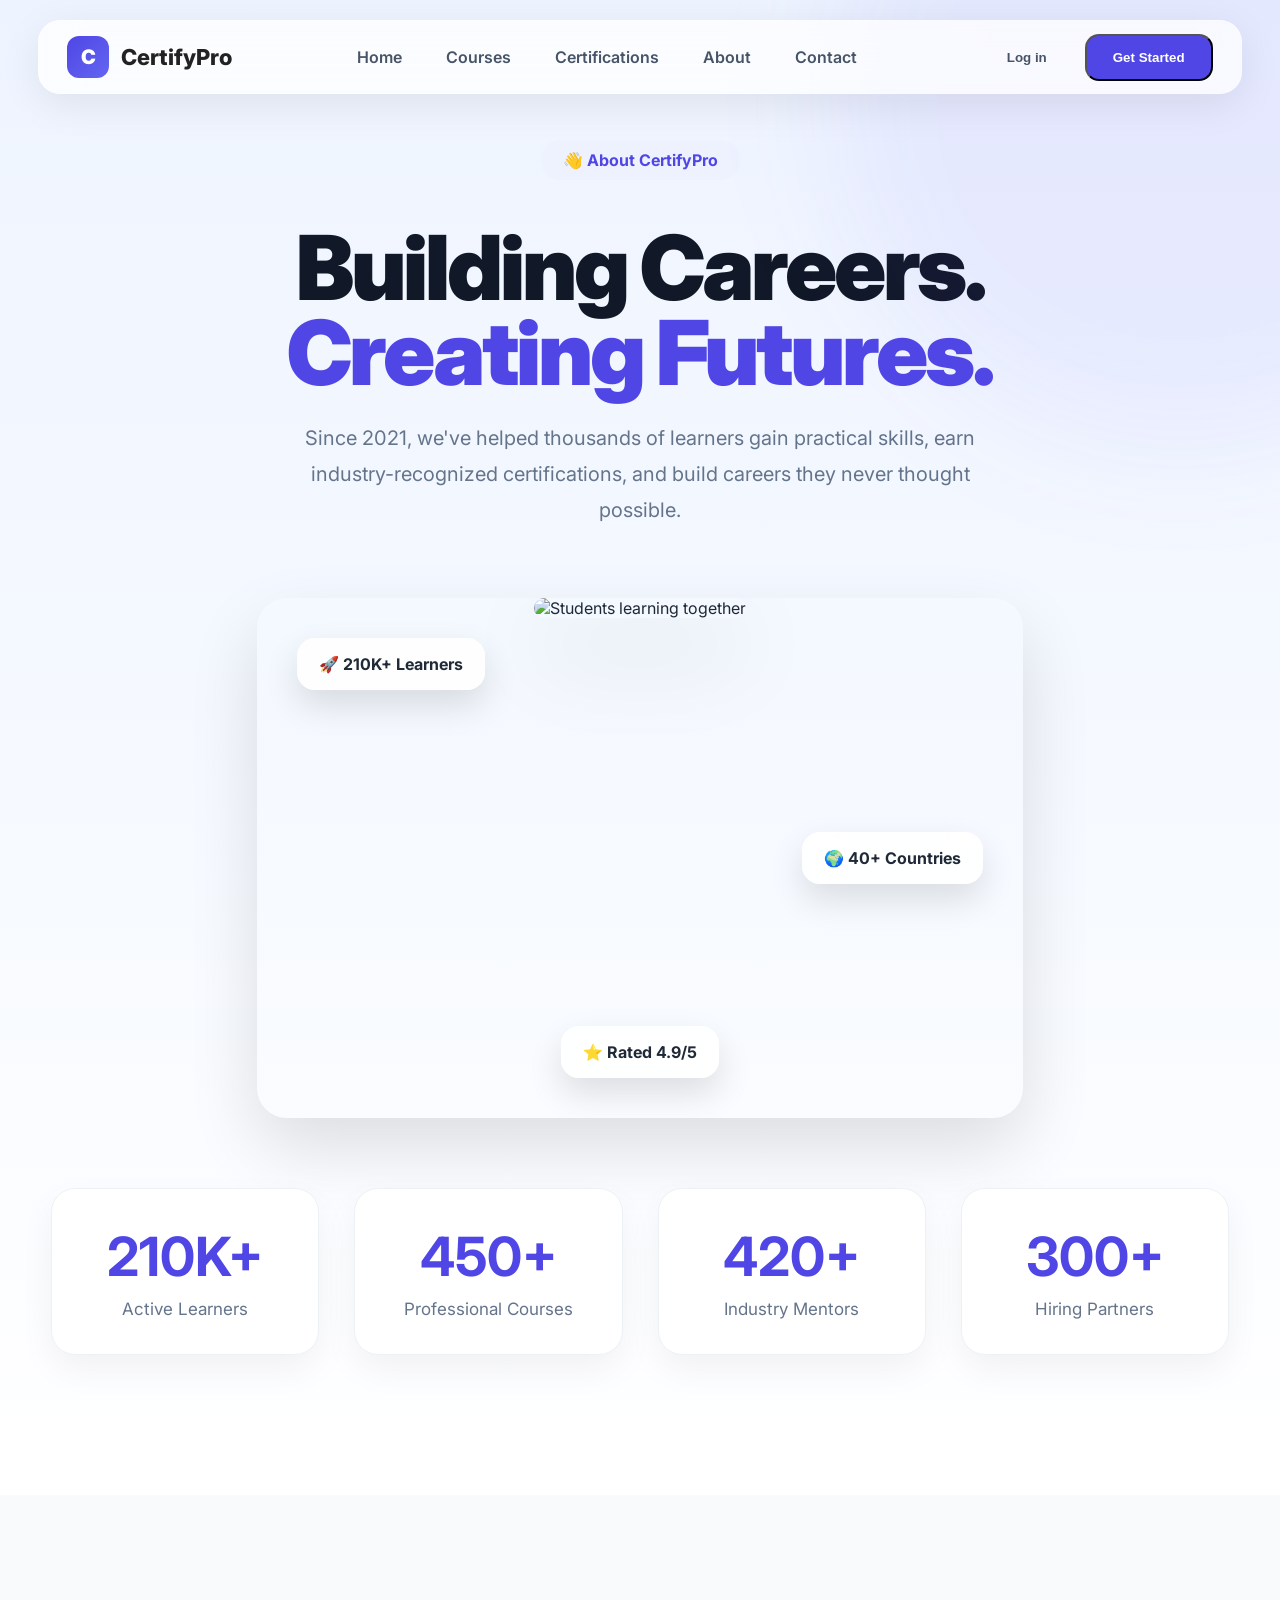
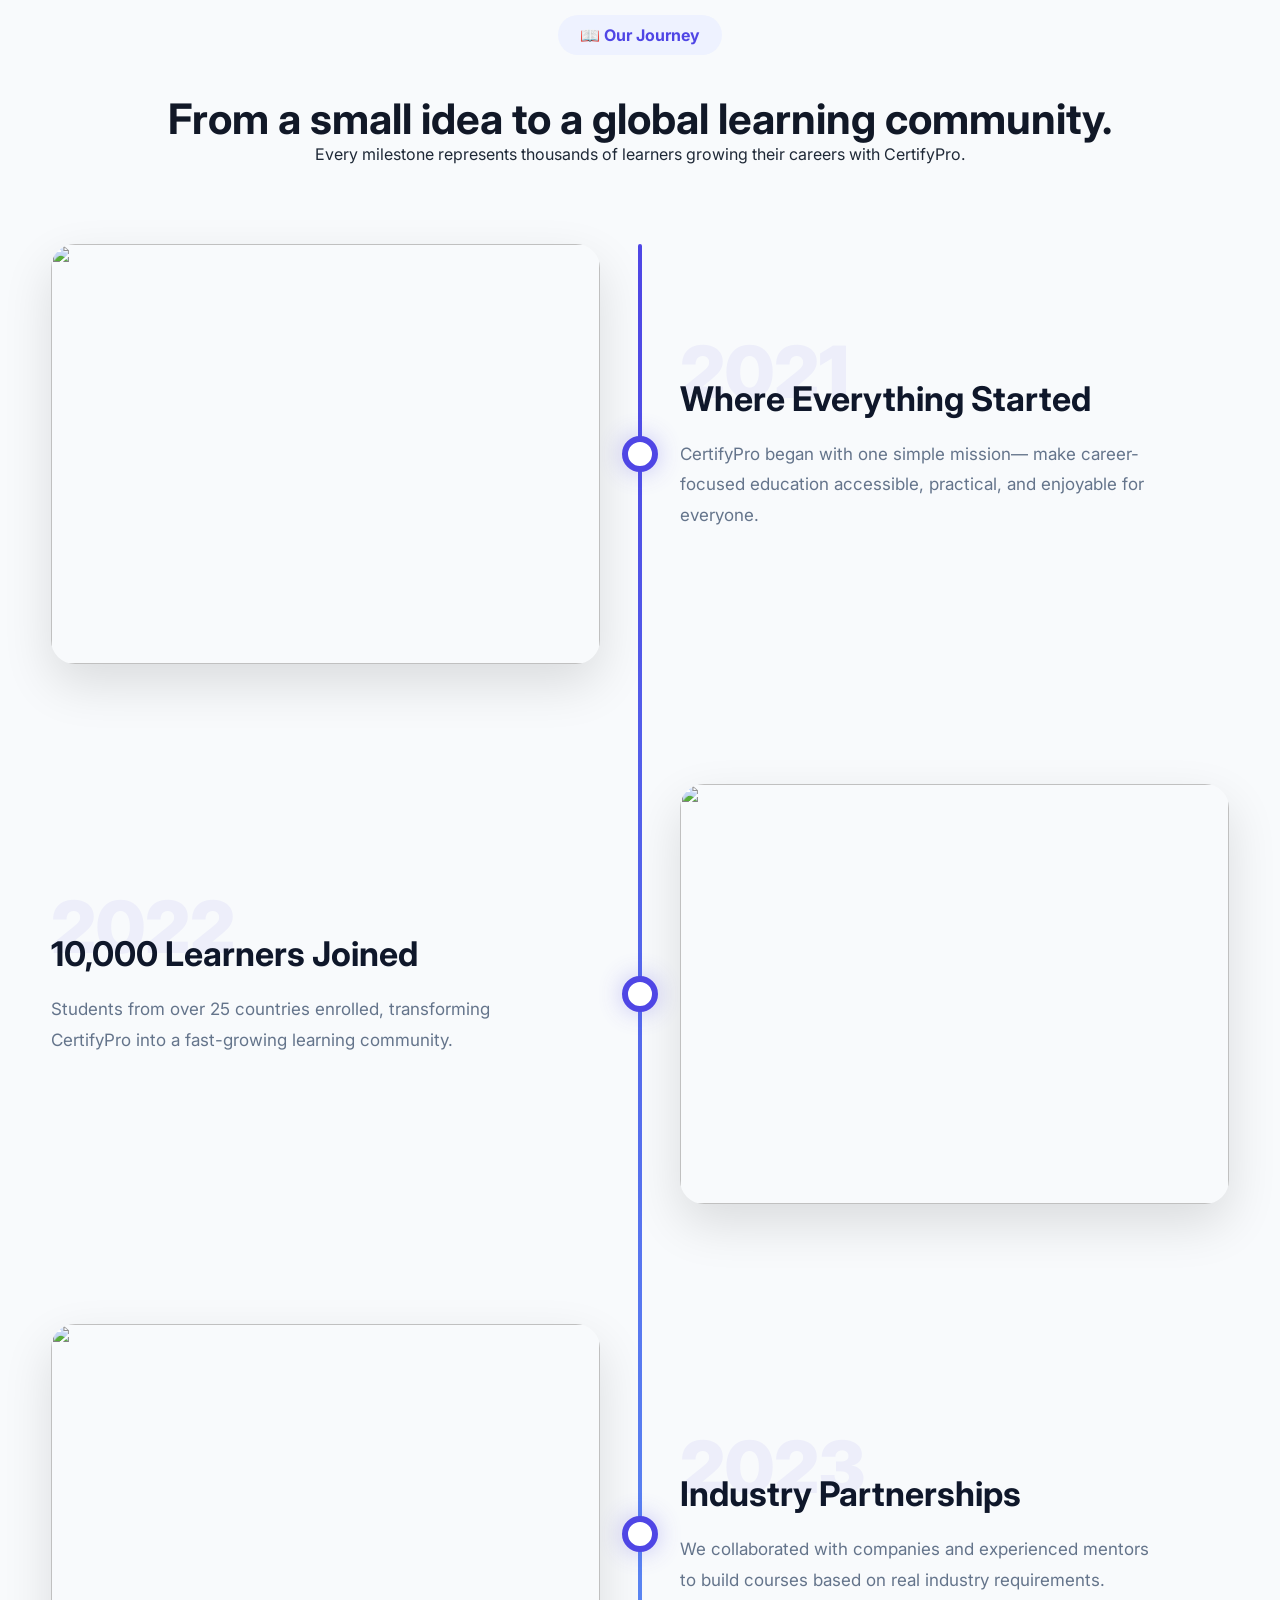
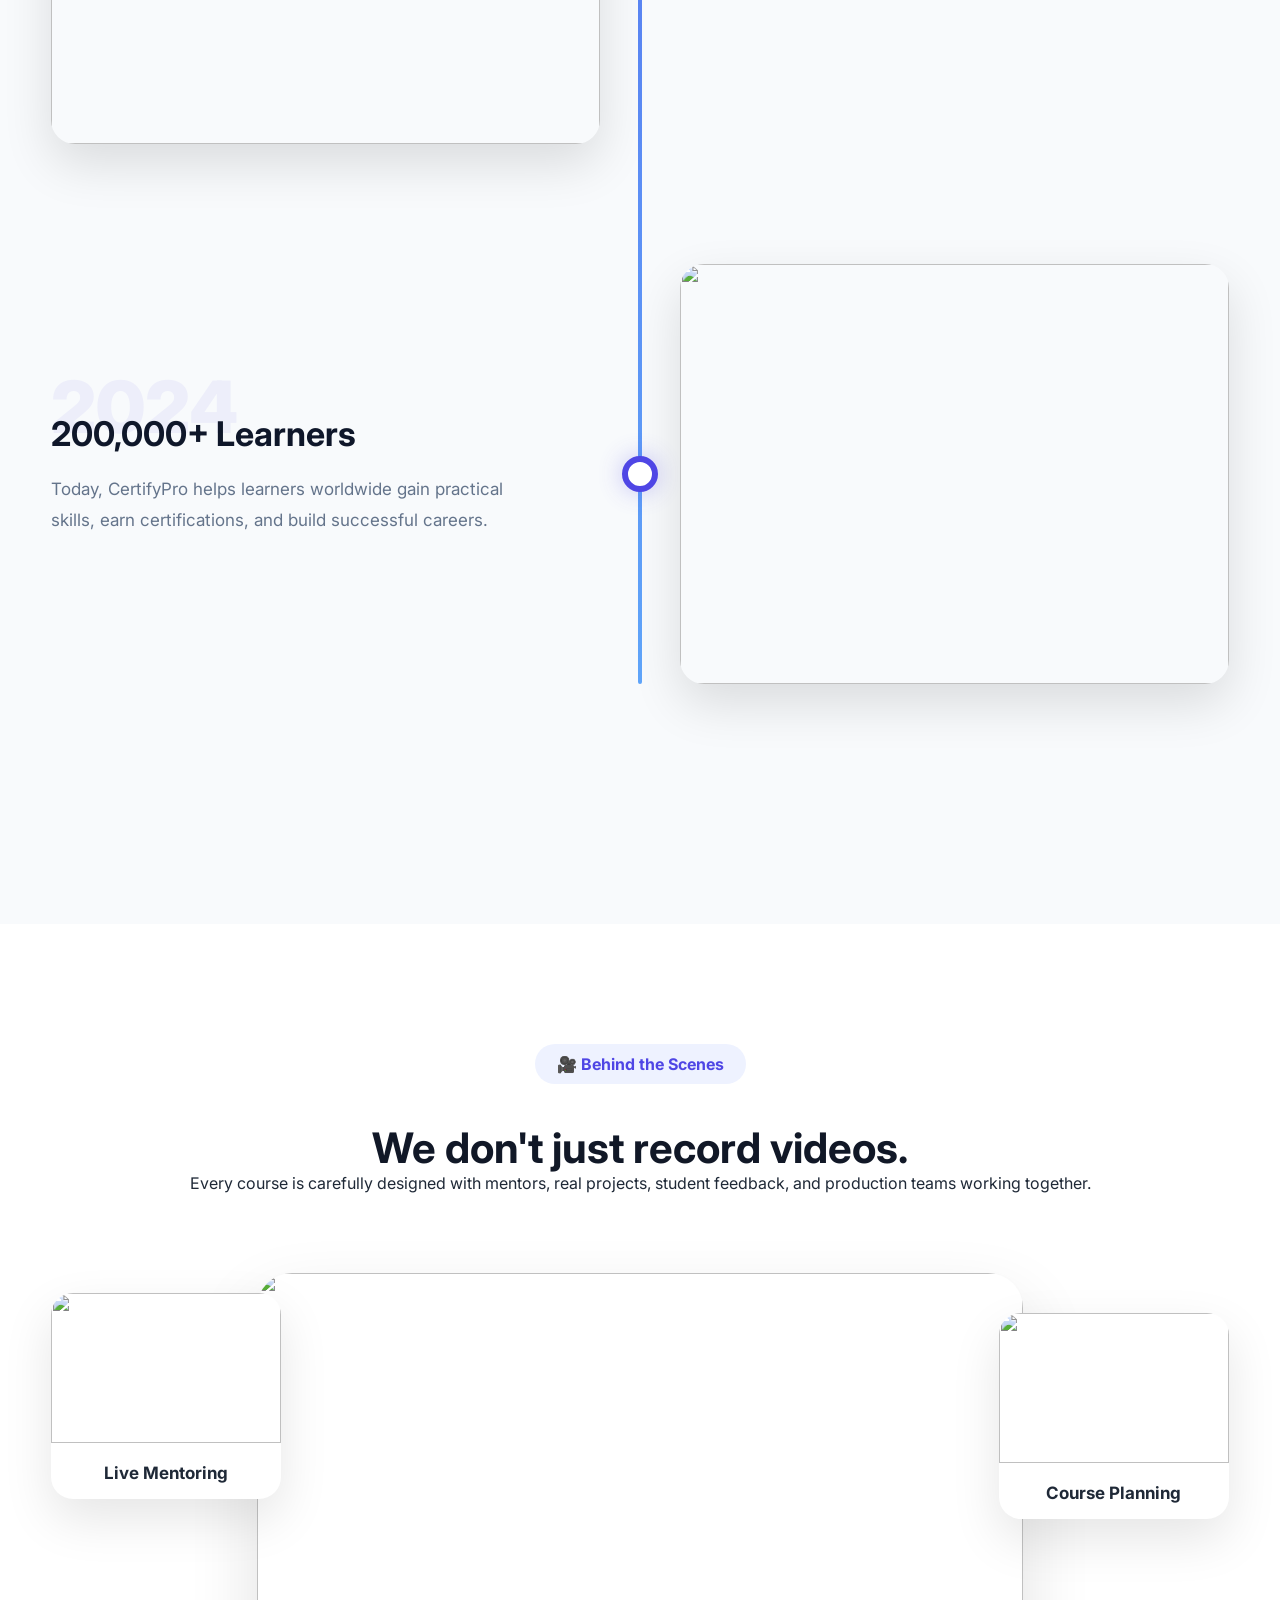
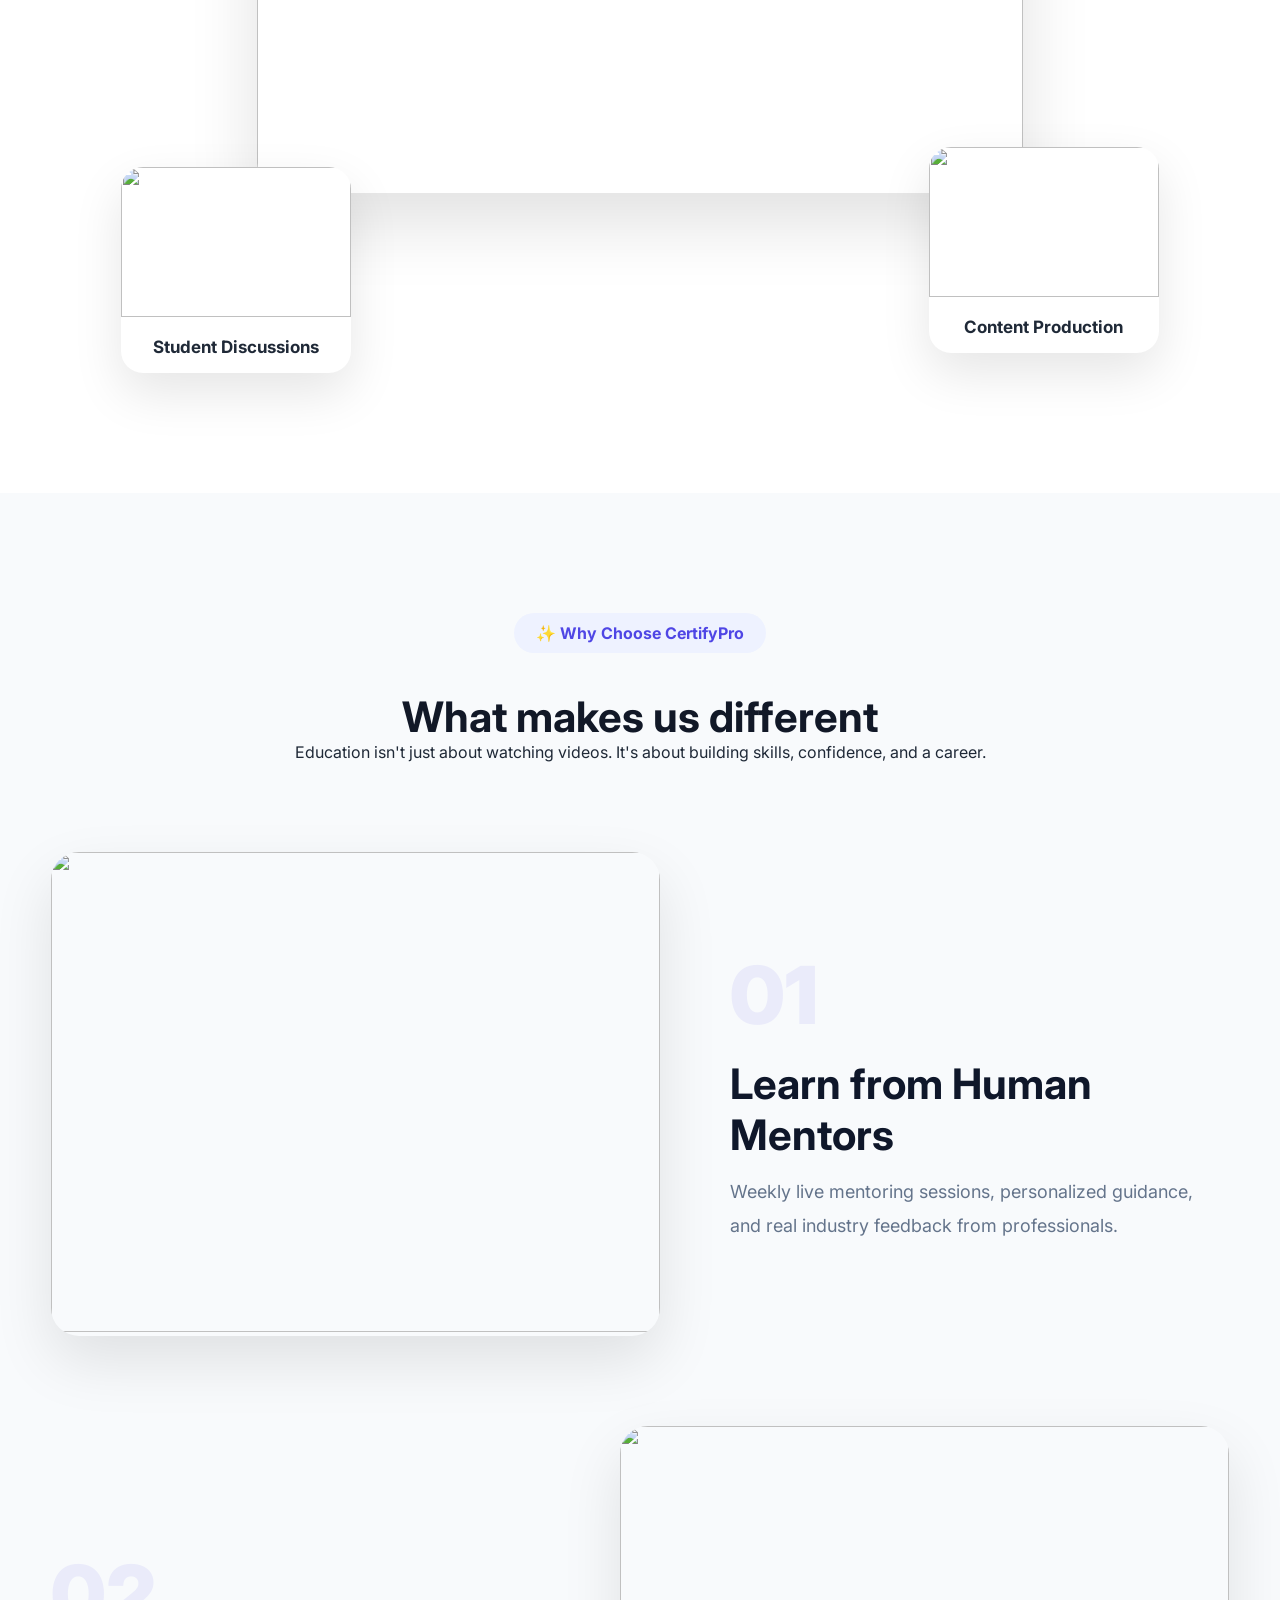
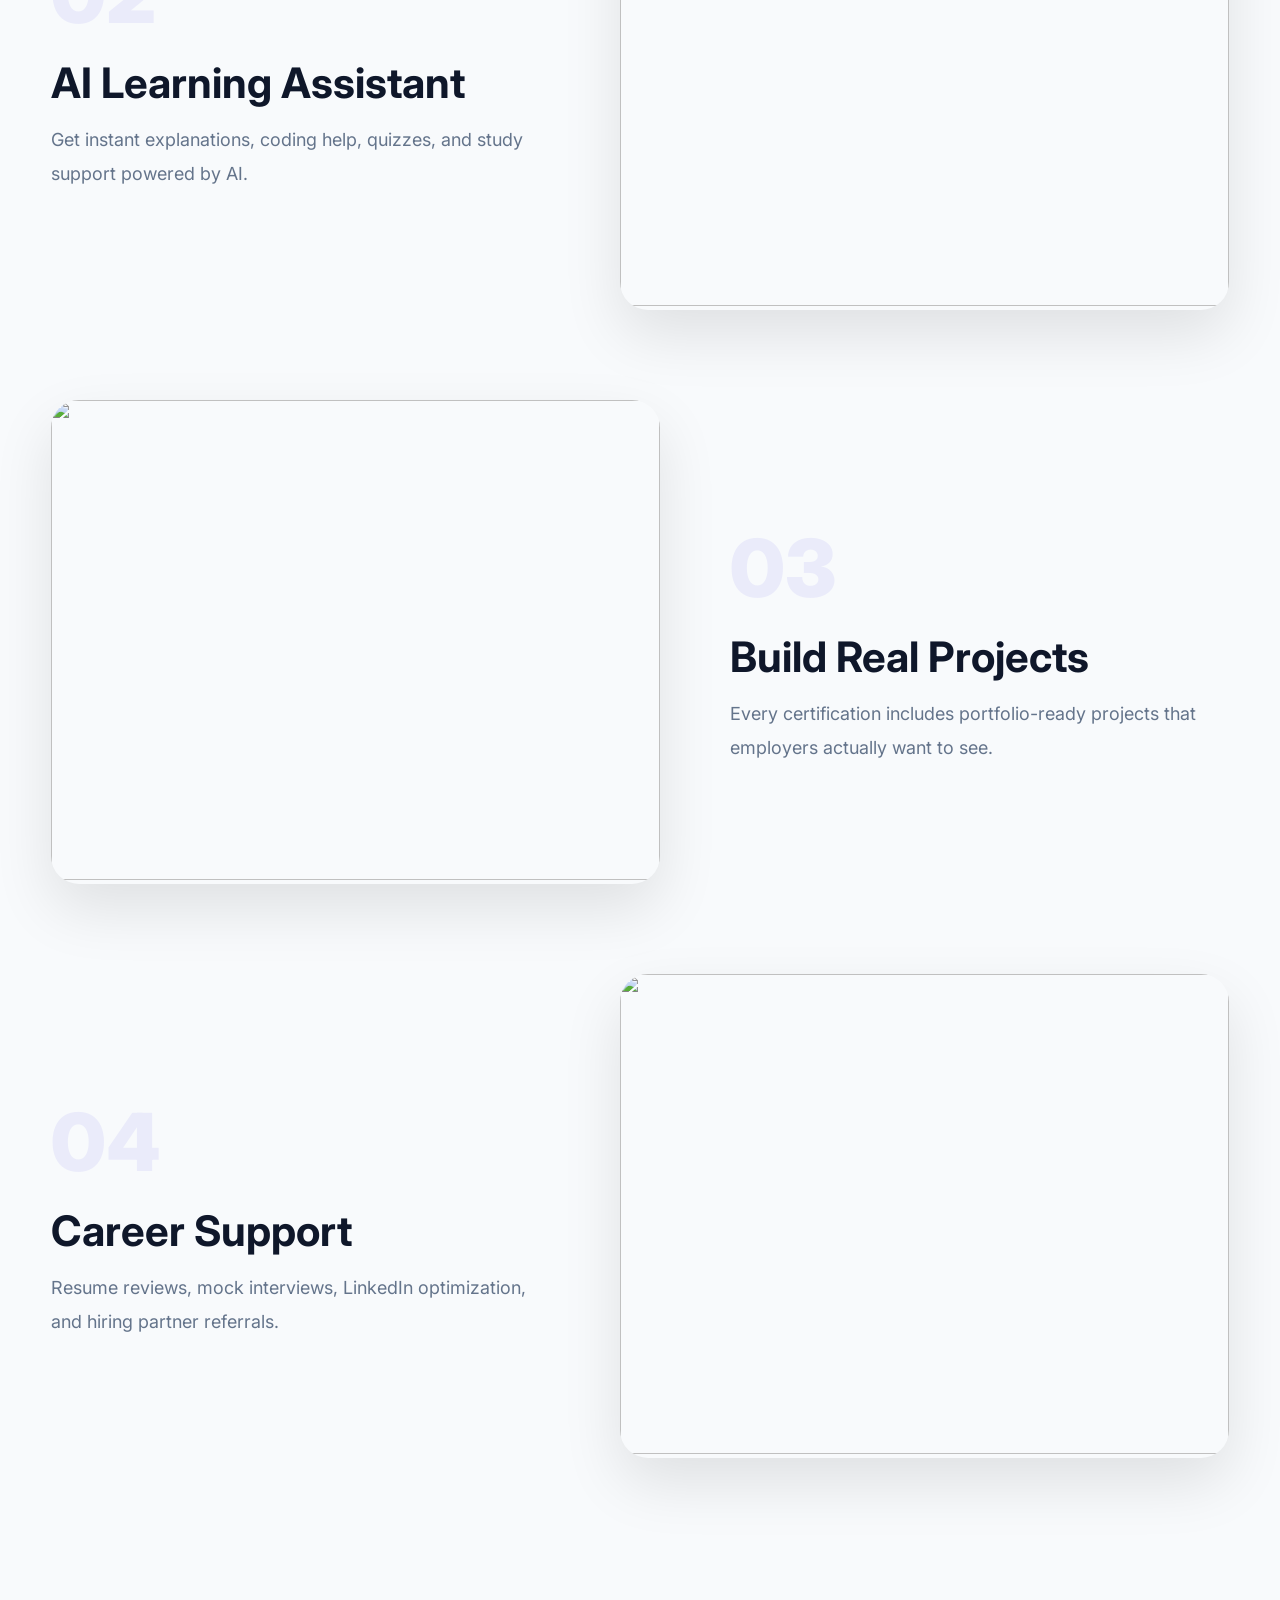
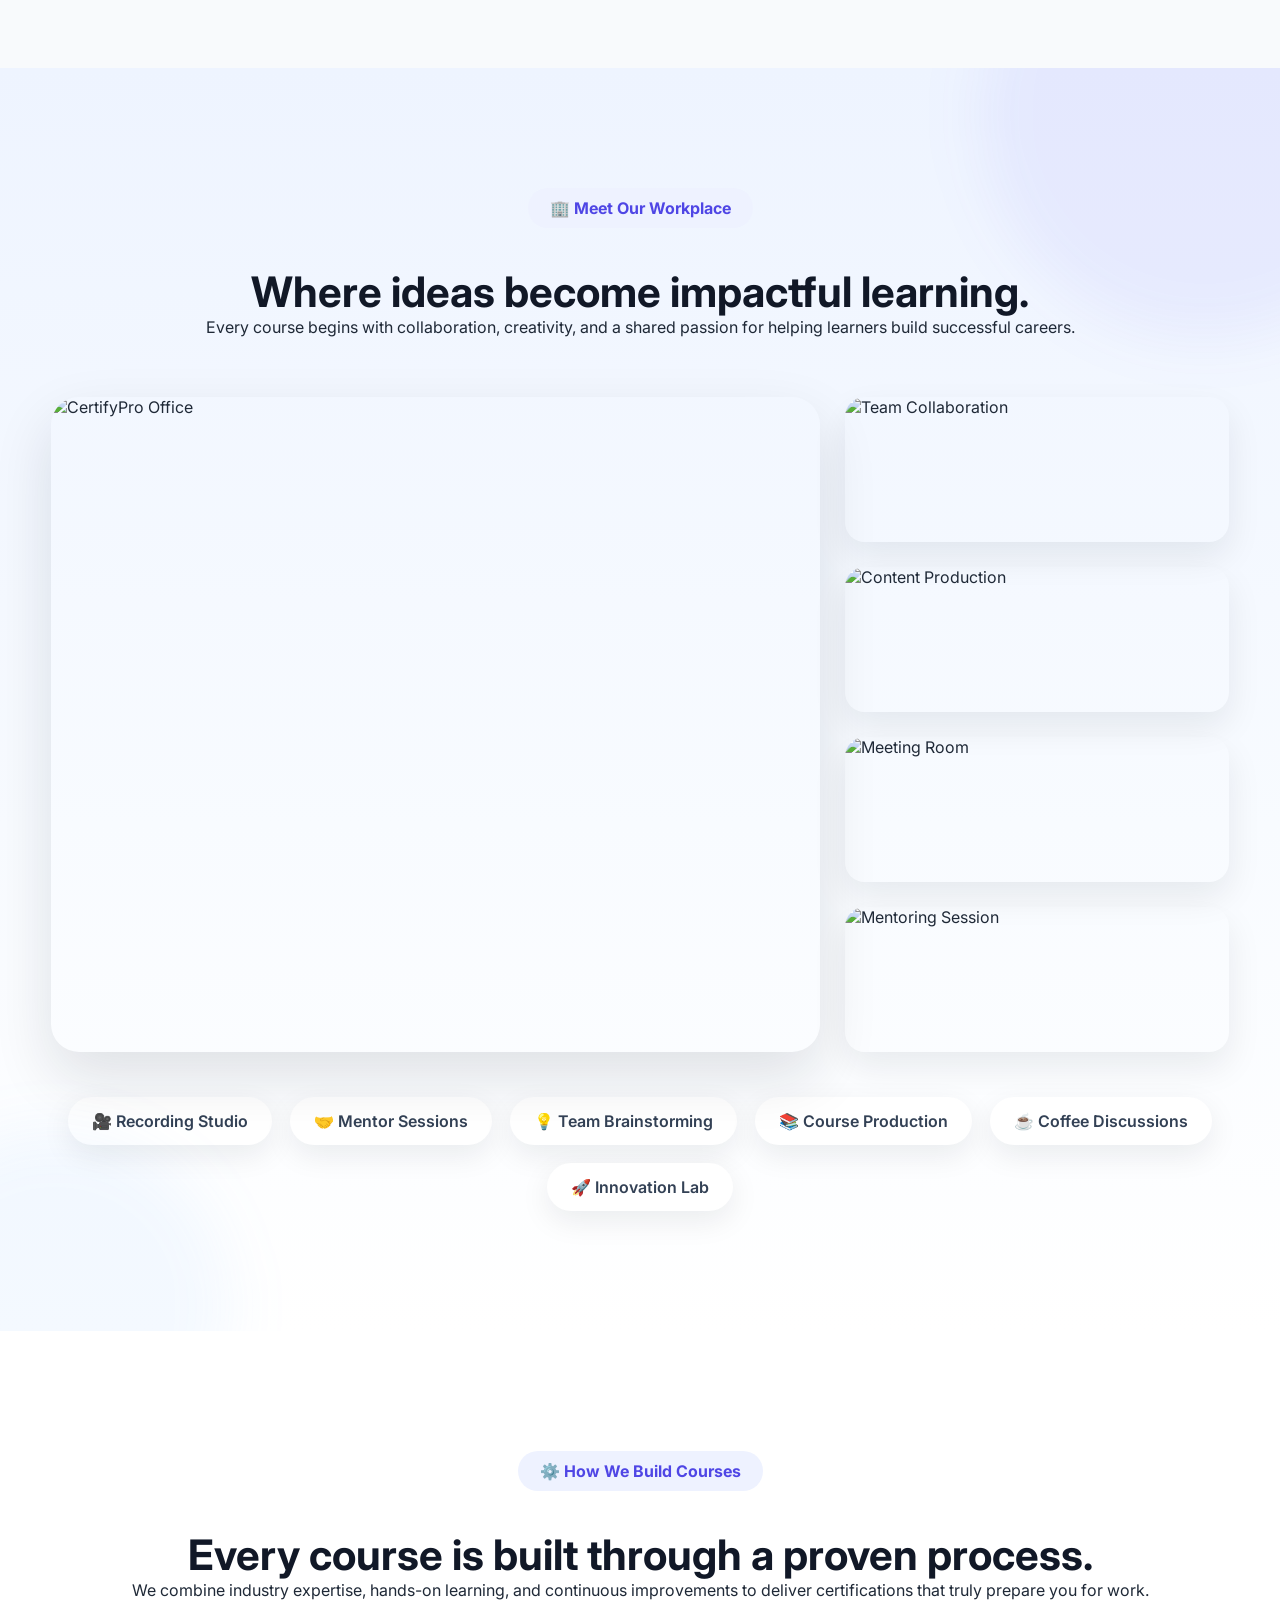
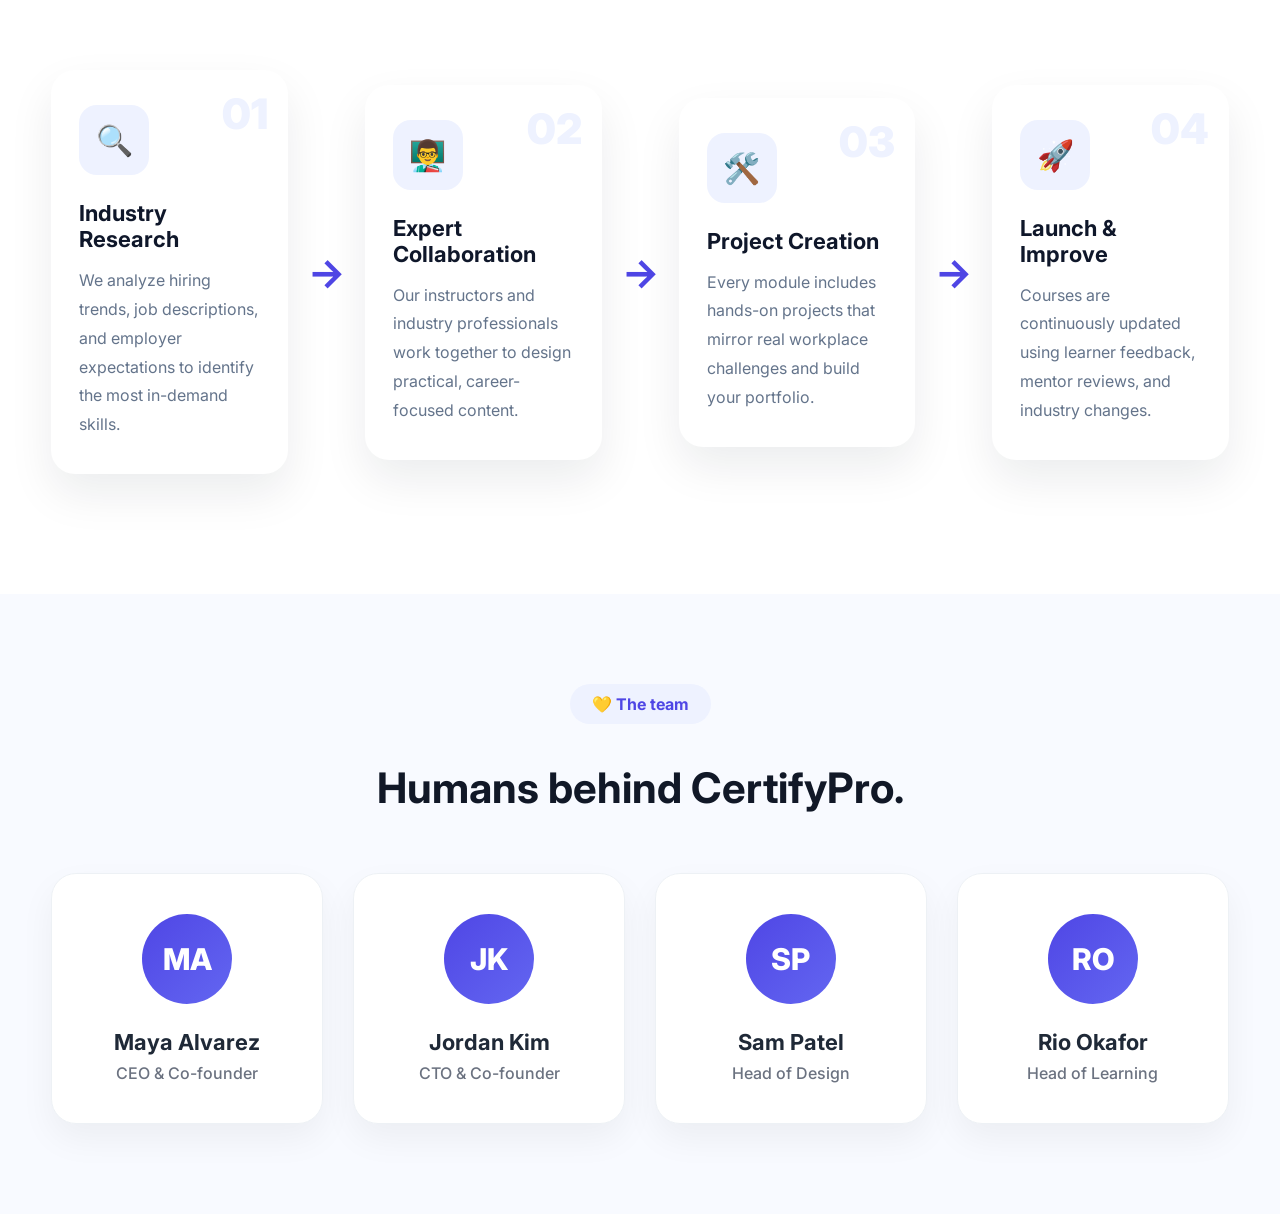
==== about.html @ d05fc02a "first commit" ====
<!DOCTYPE html>
<html lang="en">
<head>
  <meta charset="UTF-8" />
  <meta name="viewport" content="width=device-width, initial-scale=1" />
  <title>About — CertifyPro</title>
  <meta name="description" content="We're on a mission to make quality education radically accessible." />
  <link href="https://fonts.googleapis.com/css2?family=Inter:wght@400;600;700;800;900&display=swap" rel="stylesheet" />
  <link rel="stylesheet" href="css/common.css" />
  <link rel="stylesheet" href="css/about.css" />
  
</head>
<body data-page="about">

  <!-- NAV -->
<header class="nav-wrap">
    <div class="navbar">

        <a href="home.html" class="brand">
            <span class="brand-mark">C</span>
            <span>CertifyPro</span>
        </a>

        <nav class="nav-links" id="navMenu">
            <a href="index.html">Home</a>
            <a href="courses.html">Courses</a>
            <a href="certifications.html">Certifications</a>
            <a href="about.html">About</a>
            <a href="contact.html">Contact</a>
        </nav>

        <div class="nav-cta">
            <button class="btn btn-ghost" data-open-modal="login-modal">
                Log in
            </button>

            <button class="btn btn-primary" data-open-modal="signup-modal">
                Get Started
            </button>

            <button
                class="nav-toggle"
                id="navToggle"
                aria-label="Toggle navigation"
                aria-expanded="false"
                aria-controls="navMenu">
                ☰
            </button>
        </div>

    </div>
</header>

  <!-- HERO -->
<section class="about-hero">

    <div class="hero-bg"></div>

    <div class="container">

        <div class="hero-heading">

            <span class="chip">👋 About CertifyPro</span>

            <h1>
                Building Careers.<br>
                <span>Creating Futures.</span>
            </h1>

            <p>
                Since 2021, we've helped thousands of learners gain practical
                skills, earn industry-recognized certifications, and build
                careers they never thought possible.
            </p>

        </div>

        <!-- HERO IMAGE -->

        <div class="hero-image">

            <img src="https://images.unsplash.com/photo-1522202176988-66273c2fd55f?w=1600"
                alt="Students learning together">

            <div class="hero-tag tag-one">
                🚀 210K+ Learners
            </div>

            <div class="hero-tag tag-two">
                🌍 40+ Countries
            </div>

            <div class="hero-tag tag-three">
                ⭐ Rated 4.9/5
            </div>

        </div>

        <!-- STATS -->

        <div class="hero-stats">

            <div class="stat">
                <h2>210K+</h2>
                <span>Active Learners</span>
            </div>

            <div class="stat">
                <h2>450+</h2>
                <span>Professional Courses</span>
            </div>

            <div class="stat">
                <h2>420+</h2>
                <span>Industry Mentors</span>
            </div>

            <div class="stat">
                <h2>300+</h2>
                <span>Hiring Partners</span>
            </div>

        </div>

    </div>

</section>

  <!-- hero-2 -->
<section class="story-section">

    <div class="container">

        <div class="section-head">
            <span class="chip">📖 Our Journey</span>
            <h2>From a small idea to a global learning community.</h2>
            <p>Every milestone represents thousands of learners growing their careers with CertifyPro.</p>
        </div>

        <div class="timeline">

            <!-- 2021 -->
            <div class="timeline-item">

                <div class="timeline-image">
                    <img src="https://images.unsplash.com/photo-1522202176988-66273c2fd55f" alt="">
                </div>

                <div class="timeline-content">
                    <span class="year">2021</span>
                    <h3>Where Everything Started</h3>
                    <p>
                        CertifyPro began with one simple mission—
                        make career-focused education accessible,
                        practical, and enjoyable for everyone.
                    </p>
                </div>

            </div>

            <!-- 2022 -->
            <div class="timeline-item reverse">

                <div class="timeline-image">
                    <img src="https://images.unsplash.com/photo-1552664730-d307ca884978" alt="">
                </div>

                <div class="timeline-content">
                    <span class="year">2022</span>
                    <h3>10,000 Learners Joined</h3>
                    <p>
                        Students from over 25 countries enrolled,
                        transforming CertifyPro into a fast-growing
                        learning community.
                    </p>
                </div>

            </div>

            <!-- 2023 -->
            <div class="timeline-item">

                <div class="timeline-image">
                    <img src="https://images.unsplash.com/photo-1559136555-9303baea8ebd" alt="">
                </div>

                <div class="timeline-content">
                    <span class="year">2023</span>
                    <h3>Industry Partnerships</h3>
                    <p>
                        We collaborated with companies and experienced
                        mentors to build courses based on real industry
                        requirements.
                    </p>
                </div>

            </div>

            <!-- 2024 -->
            <div class="timeline-item reverse">

                <div class="timeline-image">
                    <img src="https://images.unsplash.com/photo-1521737604893-d14cc237f11d" alt="">
                </div>

                <div class="timeline-content">
                    <span class="year">2024</span>
                    <h3>200,000+ Learners</h3>
                    <p>
                        Today, CertifyPro helps learners worldwide gain
                        practical skills, earn certifications, and build
                        successful careers.
                    </p>
                </div>

            </div>

        </div>

    </div>

</section>

<!-- SECTION-2 -->
<section class="inside-section">

    <div class="container">

        <div class="section-head">
            <span class="chip">🎥 Behind the Scenes</span>
            <h2>We don't just record videos.</h2>
            <p>
                Every course is carefully designed with mentors,
                real projects, student feedback, and production teams
                working together.
            </p>
        </div>

        <div class="inside-layout">

            <!-- Main Image -->

            <div class="hero-image">
                <img src="https://images.unsplash.com/photo-1516321318423-f06f85e504b3" alt="">
            </div>

            <!-- Floating Images -->

            <div class="floating top-left">
                <img src="https://images.unsplash.com/photo-1522202176988-66273c2fd55f" alt="">
                <h4>Live Mentoring</h4>
            </div>

            <div class="floating top-right">
                <img src="https://images.unsplash.com/photo-1552664730-d307ca884978" alt="">
                <h4>Course Planning</h4>
            </div>

            <div class="floating bottom-left">
                <img src="https://images.unsplash.com/photo-1521737604893-d14cc237f11d" alt="">
                <h4>Student Discussions</h4>
            </div>

            <div class="floating bottom-right">
                <img src="https://images.unsplash.com/photo-1497366754035-f200968a6e72" alt="">
                <h4>Content Production</h4>
            </div>

        </div>

    </div>

</section>

<!-- WHAT MAKES US DIFFERENT -->
<section class="difference">

    <div class="container">

        <div class="section-head">
            <span class="chip">✨ Why Choose CertifyPro</span>
            <h2>What makes us different</h2>
            <p>
                Education isn't just about watching videos.
                It's about building skills, confidence, and a career.
            </p>
        </div>

        <!-- Row 1 -->

        <div class="difference-row">

            <div class="difference-image">
                <img src="https://images.unsplash.com/photo-1522202176988-66273c2fd55f">
            </div>

            <div class="difference-text">

                <span>01</span>

                <h3>Learn from Human Mentors</h3>

                <p>
                    Weekly live mentoring sessions,
                    personalized guidance,
                    and real industry feedback
                    from professionals.
                </p>

            </div>

        </div>

        <!-- Row 2 -->

        <div class="difference-row reverse">

            <div class="difference-image">
                <img src="https://images.unsplash.com/photo-1555949963-aa79dcee981c">
            </div>

            <div class="difference-text">

                <span>02</span>

                <h3>AI Learning Assistant</h3>

                <p>
                    Get instant explanations,
                    coding help,
                    quizzes,
                    and study support
                    powered by AI.
                </p>

            </div>

        </div>

        <!-- Row 3 -->

        <div class="difference-row">

            <div class="difference-image">
                <img src="https://images.unsplash.com/photo-1516321318423-f06f85e504b3">
            </div>

            <div class="difference-text">

                <span>03</span>

                <h3>Build Real Projects</h3>

                <p>
                    Every certification includes
                    portfolio-ready projects
                    that employers actually
                    want to see.
                </p>

            </div>

        </div>

        <!-- Row 4 -->

        <div class="difference-row reverse">

            <div class="difference-image">
                <img src="https://images.unsplash.com/photo-1521737604893-d14cc237f11d">
            </div>

            <div class="difference-text">

                <span>04</span>

                <h3>Career Support</h3>

                <p>
                    Resume reviews,
                    mock interviews,
                    LinkedIn optimization,
                    and hiring partner referrals.
                </p>

            </div>

        </div>

    </div>

</section>

<!-- WORK PLACES -->
<section class="workplace">

    <div class="container">

        <div class="section-head">
            <span class="chip">🏢 Meet Our Workplace</span>
            <h2>Where ideas become impactful learning.</h2>
            <p>
                Every course begins with collaboration, creativity, and a shared passion
                for helping learners build successful careers.
            </p>
        </div>

        <div class="workplace-grid">

            <!-- Large Image -->

            <div class="workplace-main">
                <img src="https://images.unsplash.com/photo-1497366754035-f200968a6e72?w=1200" alt="CertifyPro Office">
            </div>

            <!-- Right Images -->

            <div class="workplace-side">

                <img src="https://images.unsplash.com/photo-1522202176988-66273c2fd55f?w=800" alt="Team Collaboration">

                <img src="https://images.unsplash.com/photo-1516321318423-f06f85e504b3?w=800" alt="Content Production">

                <img src="https://images.unsplash.com/photo-1552664730-d307ca884978?w=800" alt="Meeting Room">

                <img src="https://images.unsplash.com/photo-1521737604893-d14cc237f11d?w=800" alt="Mentoring Session">

            </div>

        </div>

        <!-- Tags -->

        <div class="workplace-tags">

            <span>🎥 Recording Studio</span>

            <span>🤝 Mentor Sessions</span>

            <span>💡 Team Brainstorming</span>

            <span>📚 Course Production</span>

            <span>☕ Coffee Discussions</span>

            <span>🚀 Innovation Lab</span>

        </div>

    </div>

</section>

<!-- HOW WE BUILD COURSES -->
<section class="course-process">

    <div class="container">

        <div class="section-head">
            <span class="chip">⚙️ How We Build Courses</span>
            <h2>Every course is built through a proven process.</h2>
            <p>
                We combine industry expertise, hands-on learning, and continuous
                improvements to deliver certifications that truly prepare you for work.
            </p>
        </div>

        <div class="process-grid">

            <div class="process-card">
                <div class="process-number">01</div>
                <div class="process-icon">🔍</div>
                <h3>Industry Research</h3>
                <p>
                    We analyze hiring trends, job descriptions, and employer
                    expectations to identify the most in-demand skills.
                </p>
            </div>

            <div class="process-arrow">→</div>

            <div class="process-card">
                <div class="process-number">02</div>
                <div class="process-icon">👨‍🏫</div>
                <h3>Expert Collaboration</h3>
                <p>
                    Our instructors and industry professionals work together to
                    design practical, career-focused content.
                </p>
            </div>

            <div class="process-arrow">→</div>

            <div class="process-card">
                <div class="process-number">03</div>
                <div class="process-icon">🛠️</div>
                <h3>Project Creation</h3>
                <p>
                    Every module includes hands-on projects that mirror real
                    workplace challenges and build your portfolio.
                </p>
            </div>

            <div class="process-arrow">→</div>

            <div class="process-card">
                <div class="process-number">04</div>
                <div class="process-icon">🚀</div>
                <h3>Launch & Improve</h3>
                <p>
                    Courses are continuously updated using learner feedback,
                    mentor reviews, and industry changes.
                </p>
            </div>

        </div>

    </div>
</section>

<!--  -->



  <section>
    <div class="container">
      <div class="section-head">
        <span class="chip">💛 The team</span>
        <h2>Humans behind CertifyPro.</h2>
      </div>
      <div class="team-grid">
        <div class="member"><div class="avatar">MA</div><h4>Maya Alvarez</h4><span>CEO & Co-founder</span></div>
        <div class="member"><div class="avatar">JK</div><h4>Jordan Kim</h4><span>CTO & Co-founder</span></div>
        <div class="member"><div class="avatar">SP</div><h4>Sam Patel</h4><span>Head of Design</span></div>
        <div class="member"><div class="avatar">RO</div><h4>Rio Okafor</h4><span>Head of Learning</span></div>
      </div>
    </div>
  </section>

  
  <div id="modal-slot"></div>
  <script src="js/about.js"></script>
</body>
</html>
---- css/common.css ----
/* ===========================
   NAVBAR
=========================== */

.nav-wrap{
    position:fixed;
    top:20px;
    left:0;
    width:100%;
    z-index:999;
    display:flex;
    justify-content:center;
    transition:.35s;
}

.nav-wrap.scrolled{
    top:10px;
}

.navbar{

    width:min(1250px,94%);
    height:74px;

    display:flex;
    align-items:center;
    justify-content:space-between;

    padding:0 28px;

    background:rgba(255,255,255,.75);
    backdrop-filter:blur(18px);

    border:1px solid rgba(255,255,255,.4);

    border-radius:22px;

    box-shadow:
    0 10px 40px rgba(0,0,0,.08);

}

/* ===========================
LOGO
=========================== */

.brand{

    display:flex;
    align-items:center;
    gap:12px;

    font-size:22px;
    font-weight:800;
    color:#222;

}

.brand-mark{

    width:42px;
    height:42px;

    border-radius:12px;

    display:grid;
    place-items:center;

    background:linear-gradient(135deg,#4F46E5,#6366F1);

    color:white;

    font-weight:900;

    font-size:20px;

}

/* ===========================
LINKS
=========================== */

.nav-links{

    display:flex;
    gap:8px;

}

.nav-links a{

    position:relative;

    padding:12px 18px;

    border-radius:12px;

    color:#475467;

    font-weight:600;

    transition:.3s;

}

.nav-links a:hover{

    color:#4F46E5;

    background:#EEF2FF;

}

.nav-links a.active{

    color:white;

    background:#4F46E5;

}

/* underline */

.nav-links a::after{

    content:"";

    position:absolute;

    left:50%;
    bottom:7px;

    width:0;

    height:2px;

    background:#4F46E5;

    transition:.3s;

    transform:translateX(-50%);

}

.nav-links a:hover::after{

    width:60%;

}

.nav-links a.active::after{

    display:none;

}

/* ===========================
BUTTONS
=========================== */

.nav-cta{

    display:flex;
    align-items:center;
    gap:12px;

}

.btn-ghost{

    background:none;

    border:none;

    color:#475467;

    font-weight:700;

}

.btn-ghost:hover{

    color:#4F46E5;

}

.nav-toggle{

    display:none;

    width:48px;

    height:48px;

    border:none;

    border-radius:12px;

    background:#EEF2FF;

    font-size:24px;

    cursor:pointer;

}

/* ===========================
MOBILE
=========================== */

@media(max-width:900px){

.navbar{

height:70px;

padding:0 18px;

}

.nav-toggle{

display:flex;

align-items:center;
justify-content:center;

}

.nav-links{

position:absolute;

top:85px;

left:3%;

width:94%;

background:white;

border-radius:22px;

padding:18px;

box-shadow:0 20px 60px rgba(0,0,0,.1);

display:flex;

flex-direction:column;

gap:8px;

opacity:0;

visibility:hidden;

transform:translateY(-15px);

transition:.35s;

}

.nav-links.show{

opacity:1;

visibility:visible;

transform:translateY(0);

}

.nav-links a{

padding:16px;

}

.btn-ghost,
.btn-primary{

display:none;

}

}

/* ===========================
SMALL PHONE
=========================== */

@media(max-width:500px){

.brand{

font-size:19px;

}

.brand-mark{

width:38px;
height:38px;

font-size:18px;

}

.navbar{

width:95%;

}

}


/*  */
/* =========================
   BUTTONS
========================= */

.navbar .btn{
    
    gap:10px;
    padding:14px 26px;
    border-radius:14px;
    font-weight:700;
    transition:.35s;
    cursor:pointer;
}

.navbar .btn-primary{
    background:#4f46e5;
    color:white;
}

.navbar .btn-primary:hover{
    transform:translateY(-4px);
    box-shadow:0 15px 35px rgba(79,70,229,.3);
}


.btn-secondary{
    background:#eef2ff;
    color:#4f46e5;
}

.btn-secondary:hover{
    background:#4f46e5;
    color:white;
}

a{
    text-decoration:none;
}
---- css/about.css ----
/* =========================
   GOOGLE FONT RESET
========================= */

*{
    margin:0;
    padding:0;
    box-sizing:border-box;
}

body{
    font-family:"Inter",sans-serif;
    background:#f8faff;
    color:#1f2937;
}

.container{
    width:min(1200px,92%);
    margin:auto;
}

section{
    padding:90px 0;
}

/* =========================
   ABOUT HERO
========================= */

.about-hero{

    text-align:center;

    padding-top:140px;

}

.chip{

    display:inline-block;

    padding:10px 22px;

    border-radius:50px;

    background:#eef2ff;

    color:#4f46e5;

    font-weight:700;

    margin-bottom:20px;

}

.about-hero h1{

    font-size:clamp(46px,6vw,70px);

    font-weight:900;

    line-height:1.1;

    color:#111827;

    margin-bottom:25px;

}

.about-hero h1 span{

    color:#4f46e5;

    position:relative;

}

.about-hero h1 span::after{

    content:"";

    position:absolute;

    left:0;

    bottom:6px;

    width:100%;

    height:10px;

    background:#FFD84D;

    z-index:-1;

    border-radius:20px;

}

.about-hero p{

    max-width:700px;

    margin:auto;

    font-size:18px;

    color:#6b7280;

    line-height:1.8;

}

/* =========================
   STATS
========================= */

.stats-row{

    display:grid;

    grid-template-columns:repeat(4,1fr);

    gap:25px;

}

.stat{

    background:white;

    padding:35px;

    border-radius:24px;

    text-align:center;

    border:1px solid #edf1f5;

    transition:.35s;

    box-shadow:0 15px 35px rgba(0,0,0,.05);

}

.stat:hover{

    transform:translateY(-8px);

    box-shadow:0 25px 45px rgba(79,70,229,.15);

}

.label{

    color:#6b7280;

    font-weight:600;

    margin-bottom:18px;

}

.value{

    font-size:46px;

    font-weight:900;

    color:#4f46e5;

    margin-bottom:12px;

}

.delta{

    color:#16a34a;

    font-weight:600;

}

/* =========================
   SECTION HEAD
========================= */

.section-head{

    text-align:center;

    margin-bottom:60px;

}

.section-head h2{

    font-size:42px;

    margin-top:18px;

    color:#111827;

}

/* =========================
   TEAM
========================= */

.team-grid{

    display:grid;

    grid-template-columns:repeat(4,1fr);

    gap:30px;

}

.member{

    background:white;

    padding:40px 25px;

    border-radius:25px;

    text-align:center;

    transition:.35s;

    border:1px solid #edf1f5;

    box-shadow:0 15px 35px rgba(0,0,0,.05);

}

.member:hover{

    transform:translateY(-10px);

    box-shadow:0 30px 55px rgba(79,70,229,.15);

}

.avatar{

    width:90px;

    height:90px;

    margin:auto;

    margin-bottom:25px;

    border-radius:50%;

    display:flex;

    align-items:center;

    justify-content:center;

    background:linear-gradient(135deg,#4f46e5,#6366f1);

    color:white;

    font-size:30px;

    font-weight:800;

}

.member h4{

    font-size:22px;

    margin-bottom:8px;

}

.member span{

    color:#6b7280;

    font-weight:500;

}

/* =========================
   ANIMATION
========================= */

.stat,
.member{

    animation:fadeUp .8s ease both;

}

.member:nth-child(2){

    animation-delay:.1s;

}

.member:nth-child(3){

    animation-delay:.2s;

}

.member:nth-child(4){

    animation-delay:.3s;

}

@keyframes fadeUp{

from{

opacity:0;

transform:translateY(40px);

}

to{

opacity:1;

transform:translateY(0);

}

}

/* =========================
   RESPONSIVE
========================= */

@media(max-width:992px){

.stats-row{

grid-template-columns:repeat(2,1fr);

}

.team-grid{

grid-template-columns:repeat(2,1fr);

}

}

@media(max-width:768px){

section{

padding:70px 0;

}

.about-hero{

padding-top:110px;

}

.about-hero h1{

font-size:42px;

}

.about-hero p{

font-size:16px;

}

.stats-row{

grid-template-columns:1fr;

}

.team-grid{

grid-template-columns:1fr;

}

.section-head h2{

font-size:34px;

}

.value{

font-size:38px;

}

.member{

padding:35px 20px;

}

}














/* ====================================================== */
/*==========================
      STORY TIMELINE
===========================*/

.story-section{
    padding:120px 0;
    background:#f8fafc;
}

.timeline{
    position:relative;
    margin-top:80px;
}

/* Center Line */

.timeline::before{

    content:"";

    position:absolute;

    left:50%;

    top:0;

    width:4px;

    height:100%;

    background:linear-gradient(#4f46e5,#60a5fa);

    transform:translateX(-50%);

    border-radius:50px;

}

.timeline-item{

    display:grid;

    grid-template-columns:1fr 1fr;

    gap:80px;

    align-items:center;

    margin-bottom:120px;

    position:relative;

}

.timeline-item.reverse{

    direction:rtl;

}

.timeline-item.reverse *{

    direction:ltr;

}

/* IMAGE */

.timeline-image{

    overflow:hidden;

    border-radius:24px;

    box-shadow:0 20px 50px rgba(0,0,0,.12);

}

.timeline-image img{

    width:100%;

    height:420px;

    object-fit:cover;

    display:block;

    transition:.5s;

}

.timeline-image:hover img{

    transform:scale(1.08);

}

/* CONTENT */

.timeline-content{

    position:relative;

}

.year{

    font-size:72px;

    font-weight:900;

    color:#4f46e510;

    position:absolute;

    top:-50px;

    left:0;

    user-select:none;

}

.timeline-content h3{

    font-size:34px;

    margin-bottom:20px;

    color:#0f172a;

    position:relative;

    z-index:2;

}

.timeline-content p{

    font-size:17px;

    line-height:1.8;

    color:#64748b;

    max-width:480px;

    position:relative;

    z-index:2;

}

/* Timeline Circle */

.timeline-item::after{

    content:"";

    position:absolute;

    left:50%;

    top:50%;

    width:24px;

    height:24px;

    border-radius:50%;

    background:white;

    border:6px solid #4f46e5;

    transform:translate(-50%,-50%);

    z-index:5;

    box-shadow:0 0 25px rgba(79,70,229,.3);

}

/* RESPONSIVE */

@media(max-width:992px){

.timeline::before{

display:none;

}

.timeline-item{

grid-template-columns:1fr;

gap:35px;

margin-bottom:80px;

}

.timeline-item.reverse{

direction:ltr;

}

.timeline-item::after{

display:none;

}

.timeline-image img{

height:300px;

}

.year{

font-size:54px;

top:-35px;

}

.timeline-content{

text-align:center;

}

.timeline-content p{

margin:auto;

}

}

/*==========================
    INSIDE CERTIFYPRO
===========================*/

.inside-section{

    padding:120px 0;

    background:white;

}

.inside-layout{

    position:relative;

    margin-top:80px;

    height:700px;

}

/* Main Image */

.hero-image{

    width:65%;

    height:520px;

    margin:auto;

    overflow:hidden;

    border-radius:30px;

    box-shadow:0 30px 70px rgba(0,0,0,.12);

}

.hero-image img{

    width:100%;

    height:100%;

    object-fit:cover;

    transition:.6s;

}

.hero-image:hover img{

    transform:scale(1.05);

}

/* Floating Blocks */

.floating{

    position:absolute;

    width:230px;

    background:white;

    border-radius:22px;

    overflow:hidden;

    box-shadow:0 20px 50px rgba(0,0,0,.1);

    transition:.4s;

}

.floating img{

    width:100%;

    height:150px;

    object-fit:cover;

}

.floating h4{

    padding:16px;

    text-align:center;

    font-size:17px;

}

.floating:hover{

    transform:translateY(-10px);

}

/* Positions */

.top-left{

    top:20px;

    left:0;

}

.top-right{

    top:40px;

    right:0;

}

.bottom-left{

    bottom:0;

    left:70px;

}

.bottom-right{

    bottom:20px;

    right:70px;

}

/* Mobile */

@media(max-width:992px){

.inside-layout{

height:auto;

display:flex;

flex-direction:column;

gap:25px;

}

.hero-image{

width:100%;

height:320px;

}

.floating{

position:relative;

width:100%;

left:auto;

right:auto;

top:auto;

bottom:auto;

}

}

.difference{

    padding:120px 0;

    background:#f8fafc;

}

.difference-row{

    display:grid;

    grid-template-columns:1.1fr .9fr;

    gap:70px;

    align-items:center;

    margin:90px 0;

}

.difference-row.reverse{

    direction:rtl;

}

.difference-row.reverse>*{

    direction:ltr;

}

.difference-image{

    overflow:hidden;

    border-radius:28px;

    box-shadow:0 25px 60px rgba(0,0,0,.1);

}

.difference-image img{

    width:100%;

    height:480px;

    object-fit:cover;

    transition:.6s;

}

.difference-image:hover img{

    transform:scale(1.08);

}

.difference-text span{

    font-size:80px;

    font-weight:900;

    color:#4f46e515;

}

.difference-text h3{

    font-size:42px;

    margin:15px 0;

    color:#0f172a;

}

.difference-text p{

    font-size:18px;

    line-height:1.9;

    color:#64748b;

    max-width:520px;

}

@media(max-width:900px){

.difference-row{

grid-template-columns:1fr;

gap:30px;

}

.difference-row.reverse{

direction:ltr;

}

.difference-image img{

height:300px;

}

.difference-text{

text-align:center;

}

.difference-text p{

margin:auto;

}

}

/*==========================
    WORKPLACE SECTION
===========================*/

.workplace{

    padding:120px 0;

    background:linear-gradient(180deg,#eef4ff 0%,#f8fbff 60%,#ffffff 100%);

    position:relative;

    overflow:hidden;

}

/* Decorative Blobs */

.workplace::before{

    content:"";

    position:absolute;

    width:450px;
    height:450px;

    background:#4f46e510;

    border-radius:50%;

    top:-180px;
    right:-150px;

    filter:blur(30px);

}

.workplace::after{

    content:"";

    position:absolute;

    width:350px;
    height:350px;

    background:#60a5fa12;

    border-radius:50%;

    bottom:-150px;
    left:-120px;

    filter:blur(30px);

}

.workplace-grid{

    display:grid;

    grid-template-columns:2fr 1fr;

    gap:25px;

    margin-top:60px;

    position:relative;

    z-index:2;

}

.workplace-main{

    border-radius:28px;

    overflow:hidden;

    box-shadow:0 25px 60px rgba(15,23,42,.12);

}

.workplace-main img{

    width:100%;

    height:620px;

    object-fit:cover;

    transition:.6s;

}

.workplace-main:hover img{

    transform:scale(1.05);

}

.workplace-side{

    display:grid;

    grid-template-columns:1fr;

    gap:25px;

}

.workplace-side img{

    width:100%;

    height:145px;

    object-fit:cover;

    border-radius:20px;

    box-shadow:0 15px 35px rgba(15,23,42,.08);

    transition:.4s;

}

.workplace-side img:hover{

    transform:translateY(-6px);

}

/* Bottom Labels */

.workplace-tags{

    margin-top:45px;

    display:flex;

    justify-content:center;

    gap:18px;

    flex-wrap:wrap;

}

.workplace-tags span{

    background:white;

    padding:14px 24px;

    border-radius:999px;

    box-shadow:0 10px 30px rgba(15,23,42,.08);

    font-weight:600;

    color:#334155;

}

@media(max-width:992px){

.workplace-grid{

grid-template-columns:1fr;

}

.workplace-main img{

height:320px;

}

.workplace-side{

grid-template-columns:repeat(2,1fr);

}

.workplace-side img{

height:140px;

}

}

@media(max-width:600px){

.workplace-side{

grid-template-columns:1fr;

}

}

/*=========================
   COURSE BUILD PROCESS
==========================*/

.course-process{
    padding:120px 0;
    background:#ffffff;
}

.process-grid{
    margin-top:70px;
    display:grid;
    grid-template-columns:1fr auto 1fr auto 1fr auto 1fr;
    gap:20px;
    align-items:center;
}

.process-card{

    position:relative;

    background:#fff;

    border-radius:24px;

    padding:35px 28px;

    box-shadow:0 20px 45px rgba(15,23,42,.08);

    transition:.35s;

    overflow:hidden;

}

.process-card:hover{

    transform:translateY(-10px);

    box-shadow:0 30px 60px rgba(79,70,229,.15);

}

.process-number{

    position:absolute;

    top:18px;

    right:20px;

    font-size:42px;

    font-weight:900;

    color:#eef2ff;

}

.process-icon{

    width:70px;
    height:70px;

    border-radius:18px;

    background:#eef2ff;

    display:flex;
    align-items:center;
    justify-content:center;

    font-size:30px;

    margin-bottom:25px;

}

.process-card h3{

    font-size:22px;

    margin-bottom:14px;

    color:#0f172a;

}

.process-card p{

    color:#64748b;

    line-height:1.8;

}

.process-arrow{

    font-size:40px;

    color:#4f46e5;

    font-weight:bold;

}

@media(max-width:1100px){

.process-grid{

grid-template-columns:1fr;

}

.process-arrow{

display:none;

}

}



/*==========================
      ABOUT HERO
===========================*/

.about-hero{

    padding:140px 0 100px;

    background:
    radial-gradient(circle at top right,#dbeafe 0,#eef4ff 40%,white 100%);

    overflow:hidden;

}

.hero-grid{

    display:grid;

    grid-template-columns:1fr 1fr;

    gap:70px;

    align-items:center;

}

/* LEFT */

.hero-content h1{

    font-size:clamp(48px,6vw,72px);

    line-height:1.05;

    font-weight:900;

    margin:20px 0;

}

.hero-content h1 span{

    color:#4f46e5;

}

.hero-content p{

    font-size:18px;

    color:#64748b;

    line-height:1.9;

    max-width:580px;

    margin-bottom:35px;

}

.hero-buttons{

    display:flex;

    gap:18px;

    margin-bottom:50px;

}

/* STATS */

.hero-stats{

    display:flex;

    gap:40px;

}

.hero-stats h2{

    font-size:42px;

    color:#4f46e5;

}

.hero-stats span{

    color:#64748b;

}

/* RIGHT */

.hero-image{

    position:relative;

}

.hero-image img{

    width:100%;

    border-radius:30px;

    box-shadow:0 30px 80px rgba(0,0,0,.12);

}

/* FLOATING */

.floating-card{

    position:absolute;

    background:white;

    padding:18px 22px;

    border-radius:18px;

    box-shadow:0 20px 45px rgba(0,0,0,.12);

    font-size:15px;

    line-height:1.6;

    animation:float 4s ease-in-out infinite;

}

.floating-card strong{

    display:block;

    margin-top:5px;

    color:#4f46e5;

}

.card1{

    top:8%;

    left:-40px;

}

.card2{

    right:-30px;

    top:45%;

    animation-delay:1s;

}

.card3{

    bottom:8%;

    left:30px;

    animation-delay:2s;

}

@keyframes float{

    50%{

        transform:translateY(-12px);

    }

}

/* MOBILE */

@media(max-width:992px){

.hero-grid{

grid-template-columns:1fr;

}

.hero-content{

text-align:center;

}

.hero-content p{

margin:auto auto 35px;

}

.hero-buttons{

justify-content:center;

}

.hero-stats{

justify-content:center;

flex-wrap:wrap;

}

.hero-image{

margin-top:40px;

}

.card1{

left:10px;

}

.card2{

right:10px;

}

.card3{

left:50%;

transform:translateX(-50%);

}

}



/*  */
/*==========================
     MAGAZINE HERO
==========================*/

.about-hero{

    padding:140px 0;

    position:relative;

    overflow:hidden;

    background:
    linear-gradient(180deg,#eef4ff 0%,#f7faff 60%,white 100%);

}

/* Decorative circles */

.hero-bg{

    position:absolute;

    width:700px;

    height:700px;

    right:-250px;

    top:-250px;

    background:#4f46e510;

    border-radius:50%;

    filter:blur(60px);

}

/* Heading */

.hero-heading{

    text-align:center;

    max-width:900px;

    margin:auto;

}

.hero-heading h1{

    font-size:clamp(55px,7vw,90px);

    font-weight:900;

    line-height:.95;

    letter-spacing:-3px;

    margin:25px 0;

    color:#111827;

}

.hero-heading p{

    max-width:700px;

    margin:auto;

    font-size:20px;

    line-height:1.8;

    color:#64748b;

}

/* IMAGE */

.hero-image{

    position:relative;

    margin-top:70px;

}

.hero-image img{

    width:100%;

    height:70vh;

    object-fit:cover;

    border-radius:35px;

    box-shadow:0 35px 90px rgba(0,0,0,.15);

}

/* FLOATING TAGS */

.hero-tag{

    position:absolute;

    background:rgba(255,255,255,.85);

    backdrop-filter:blur(14px);

    padding:16px 22px;

    border-radius:18px;

    font-weight:700;

    box-shadow:0 15px 35px rgba(0,0,0,.12);

}

.tag-one{

    top:40px;

    left:40px;

}

.tag-two{

    top:45%;

    right:40px;

}

.tag-three{

    bottom:40px;

    left:50%;

    transform:translateX(-50%);

}

/* STATS */

.hero-stats{

    margin-top:70px;

    display:grid;

    grid-template-columns:repeat(4,1fr);

    gap:35px;

}

.stat{

    text-align:center;

}

.stat h2{

    font-size:54px;

    color:#4f46e5;

    margin-bottom:10px;

}

.stat span{

    color:#64748b;

    font-size:17px;

}

/* MOBILE */

@media(max-width:992px){

.hero-image img{

height:400px;

}

.hero-stats{

grid-template-columns:repeat(2,1fr);

}

.hero-tag{

display:none;

}

}

@media(max-width:600px){

.hero-heading h1{

font-size:48px;

}

.hero-heading p{

font-size:17px;

}

.hero-image img{

height:280px;

border-radius:24px;

}

.hero-stats{

grid-template-columns:1fr;

gap:30px;

}

}
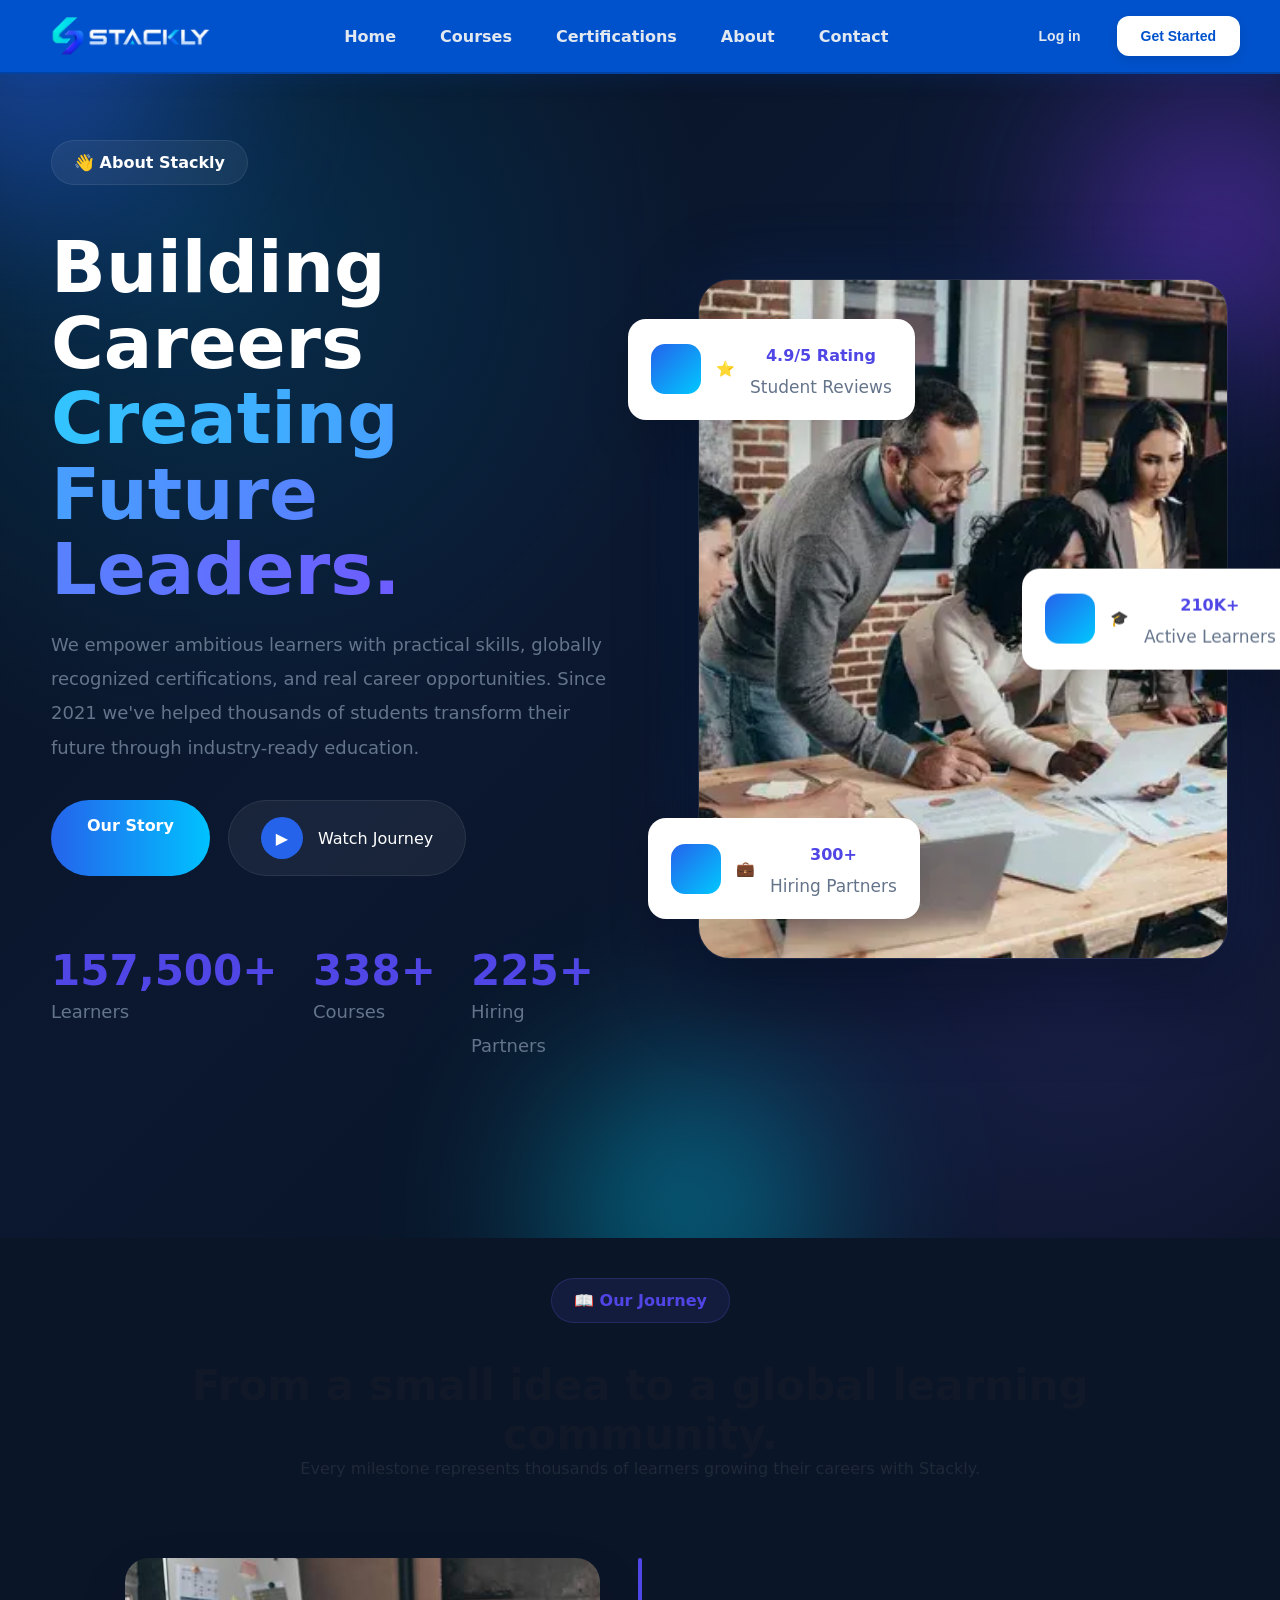
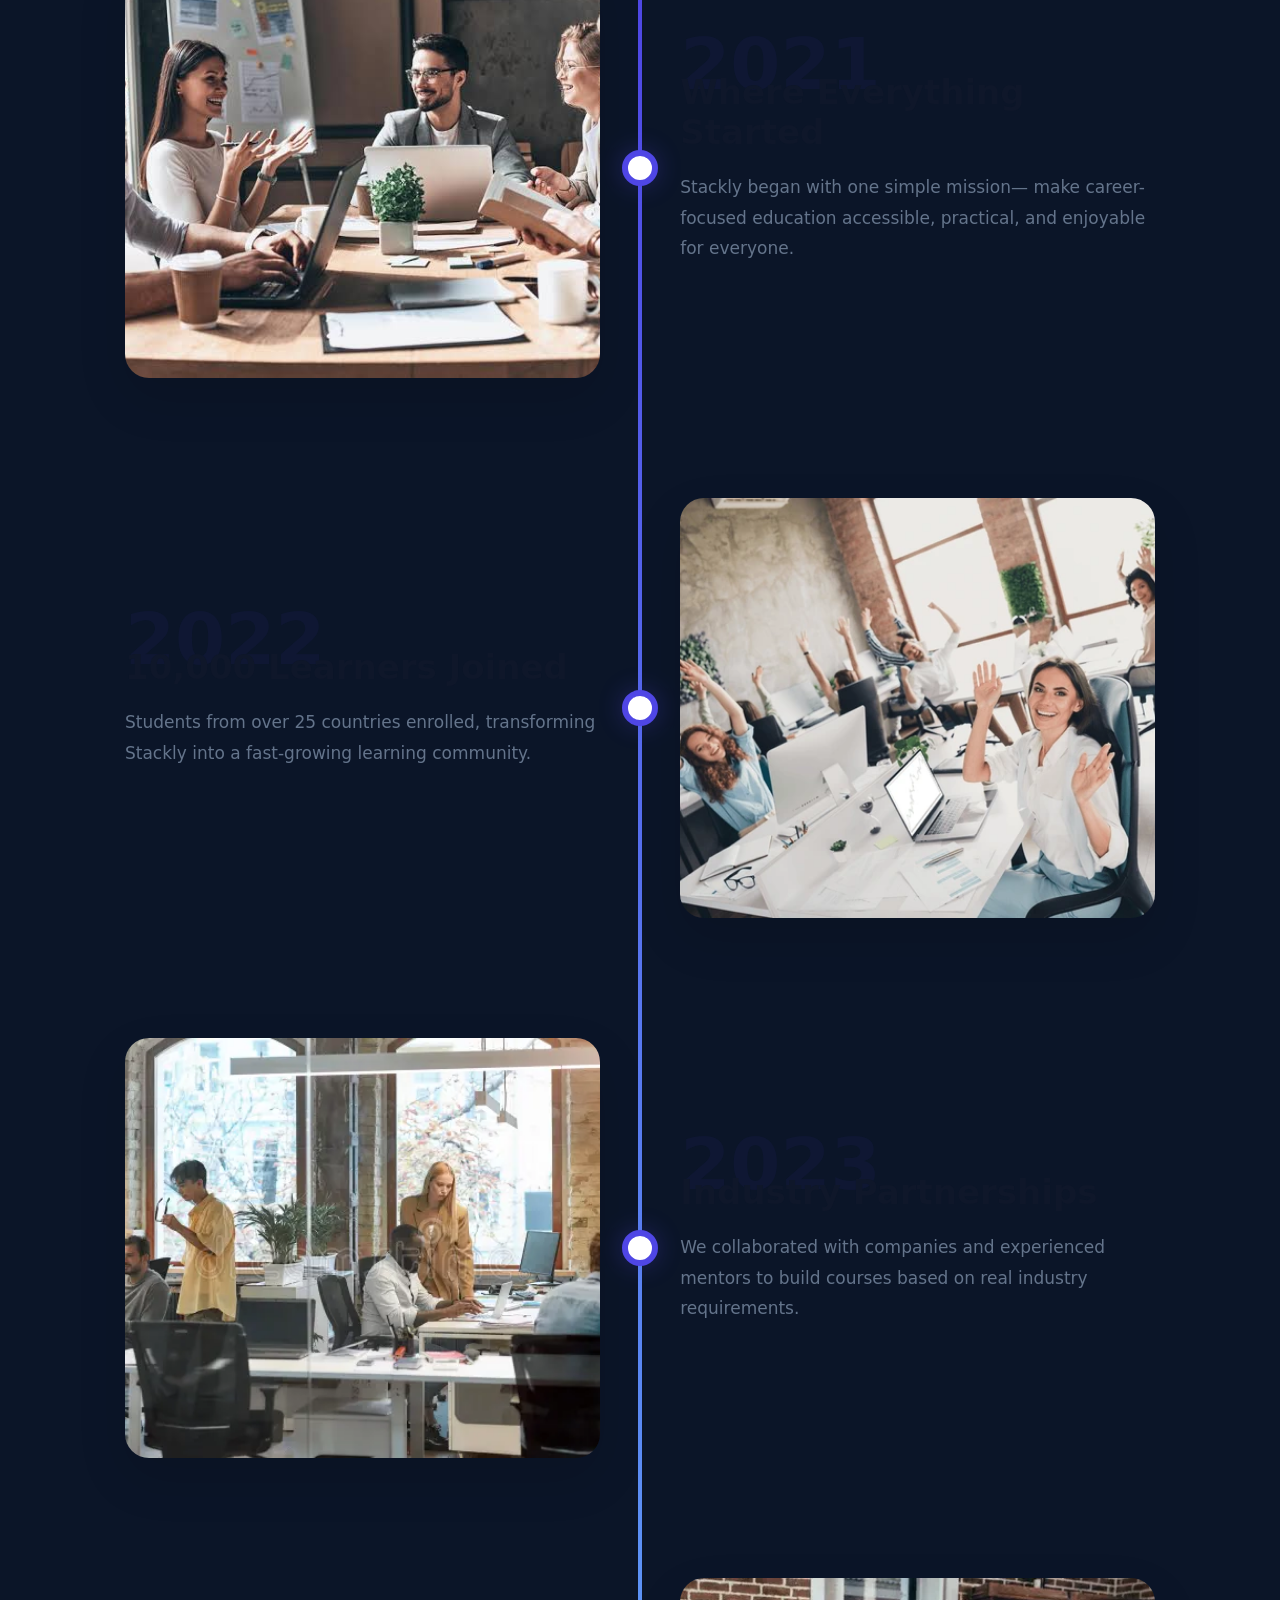
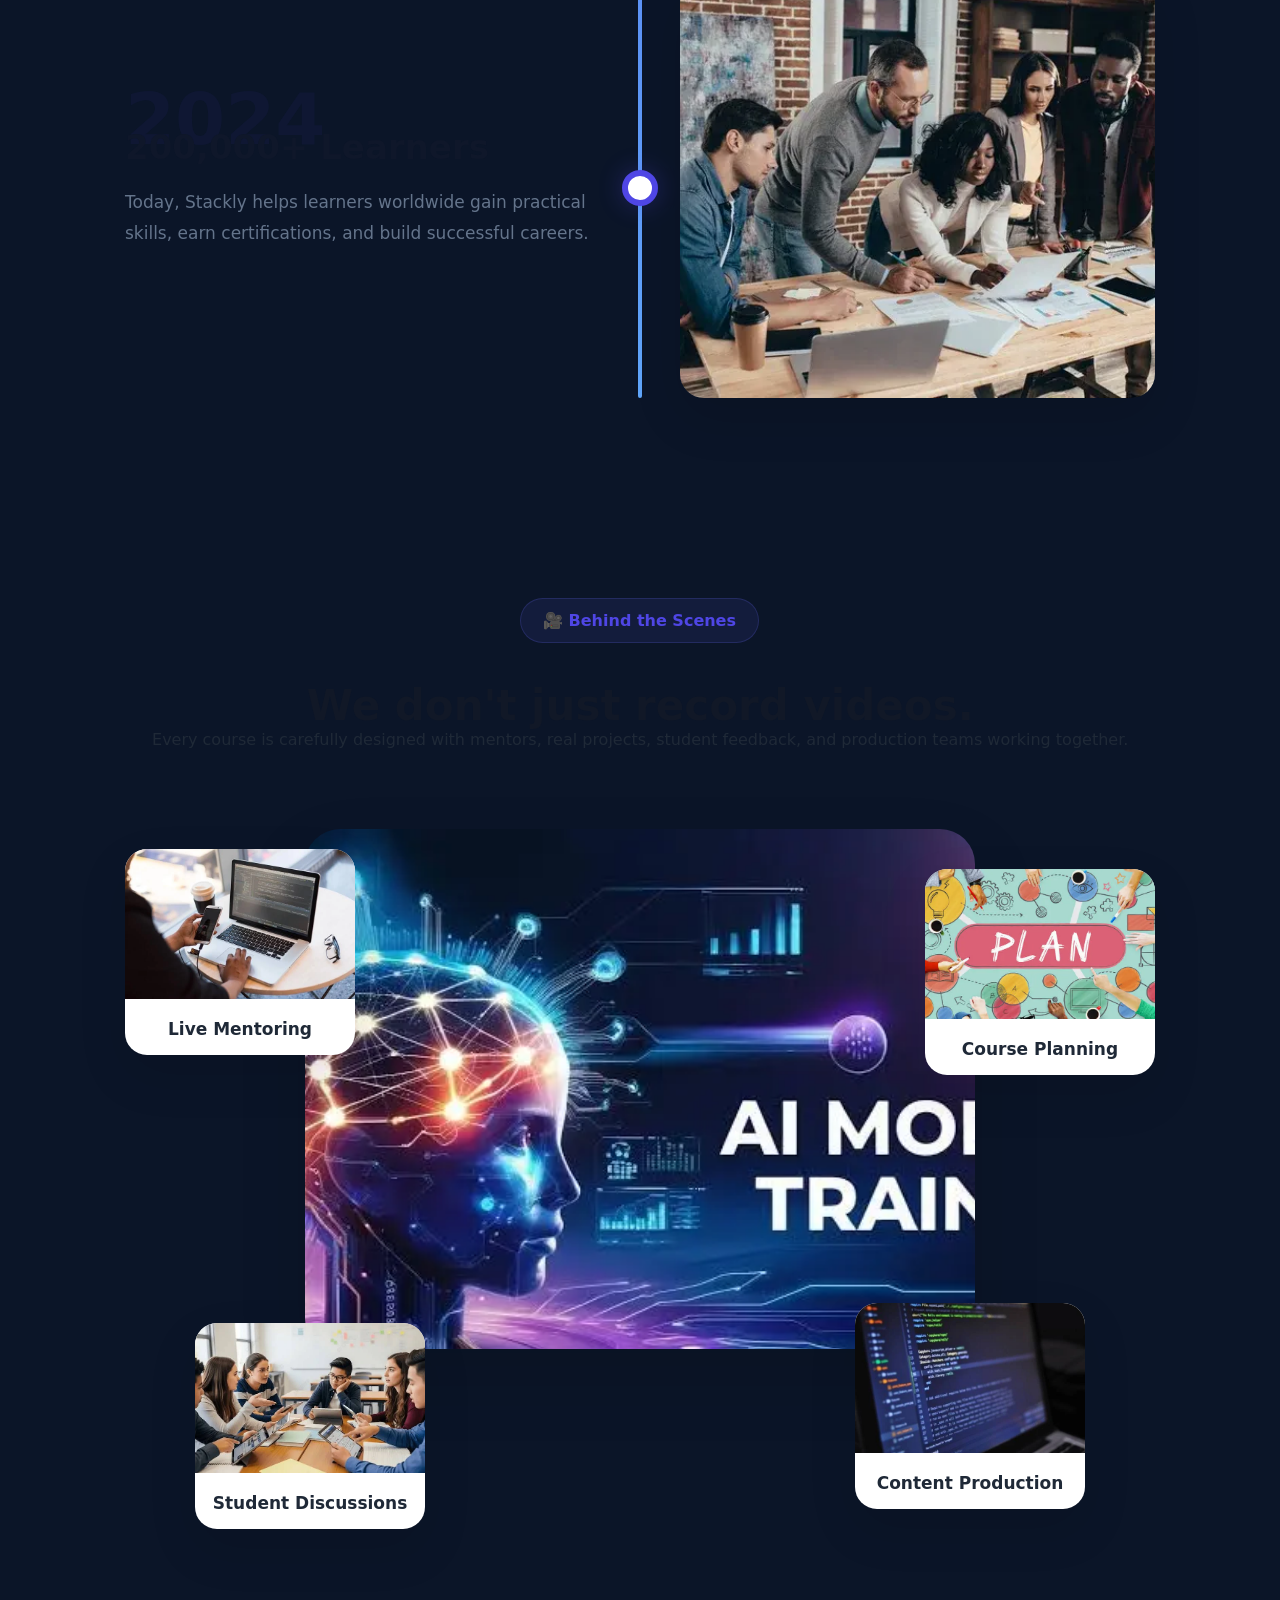
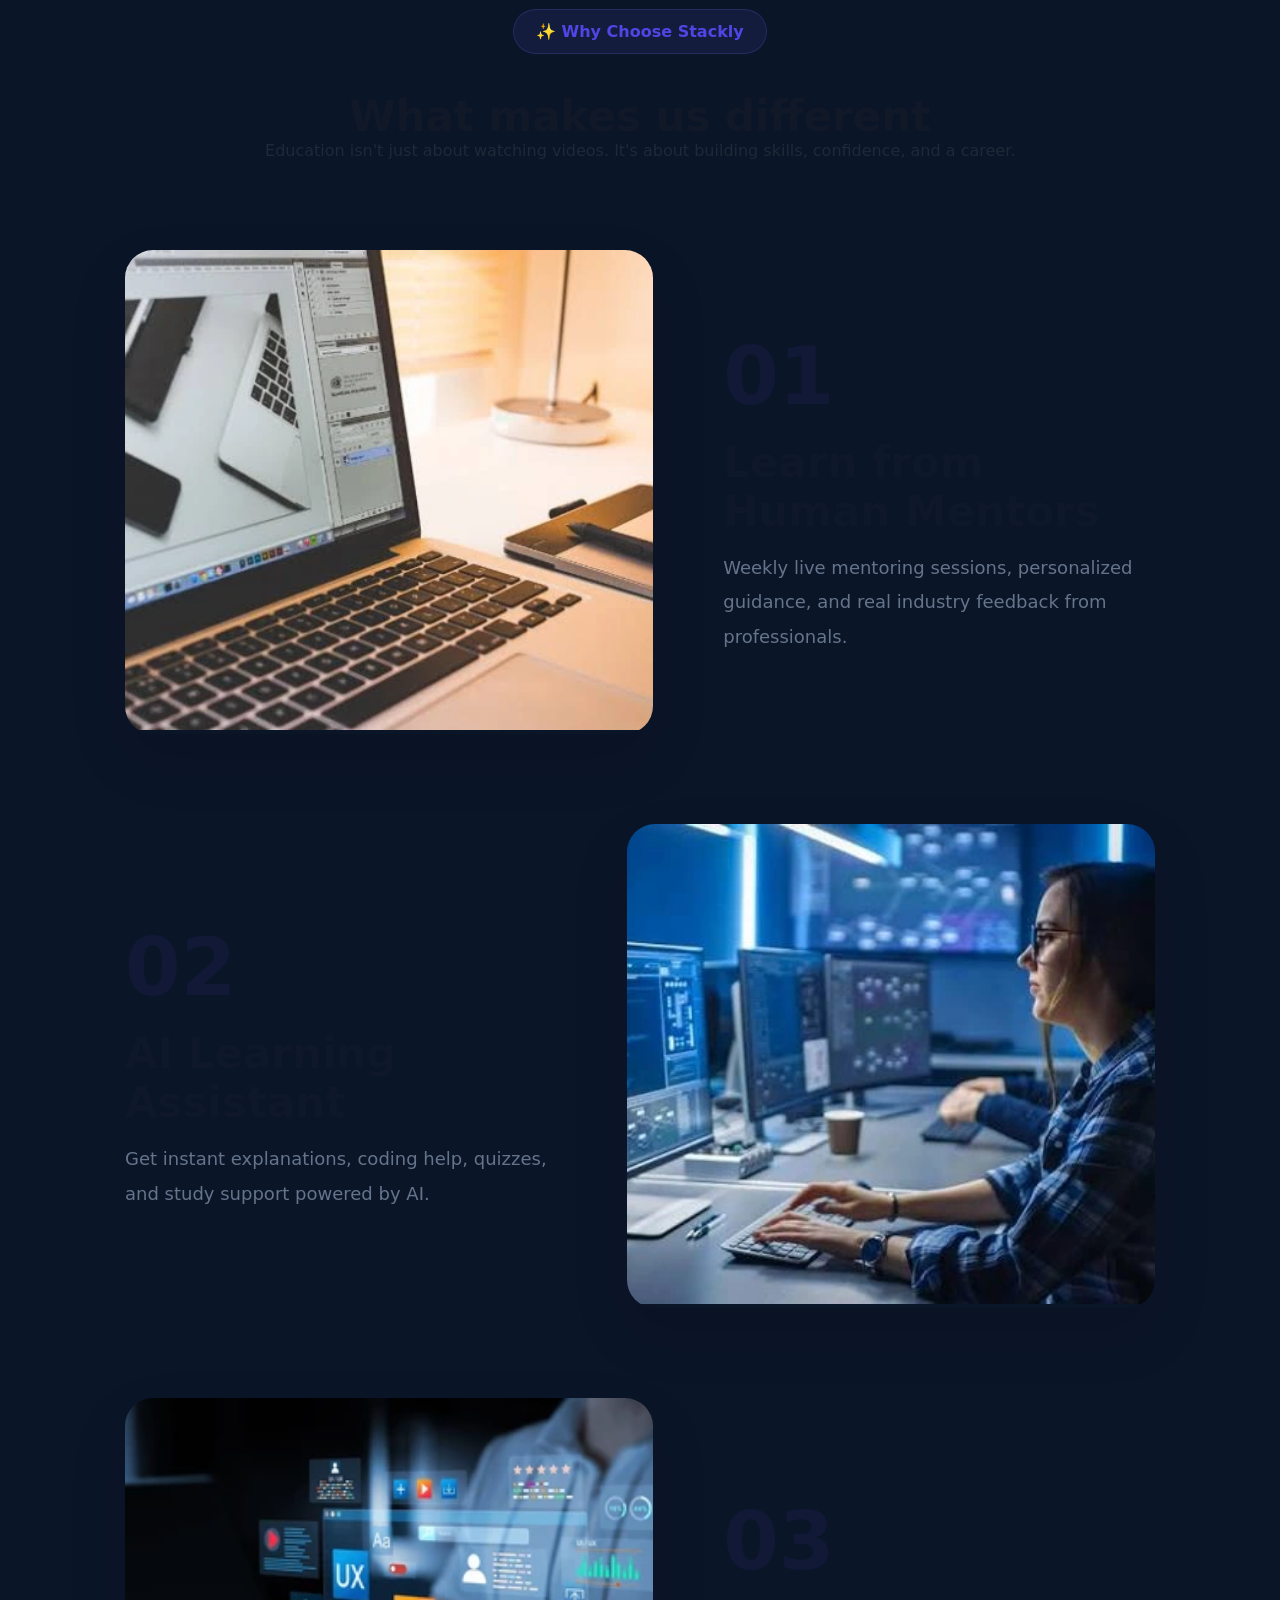
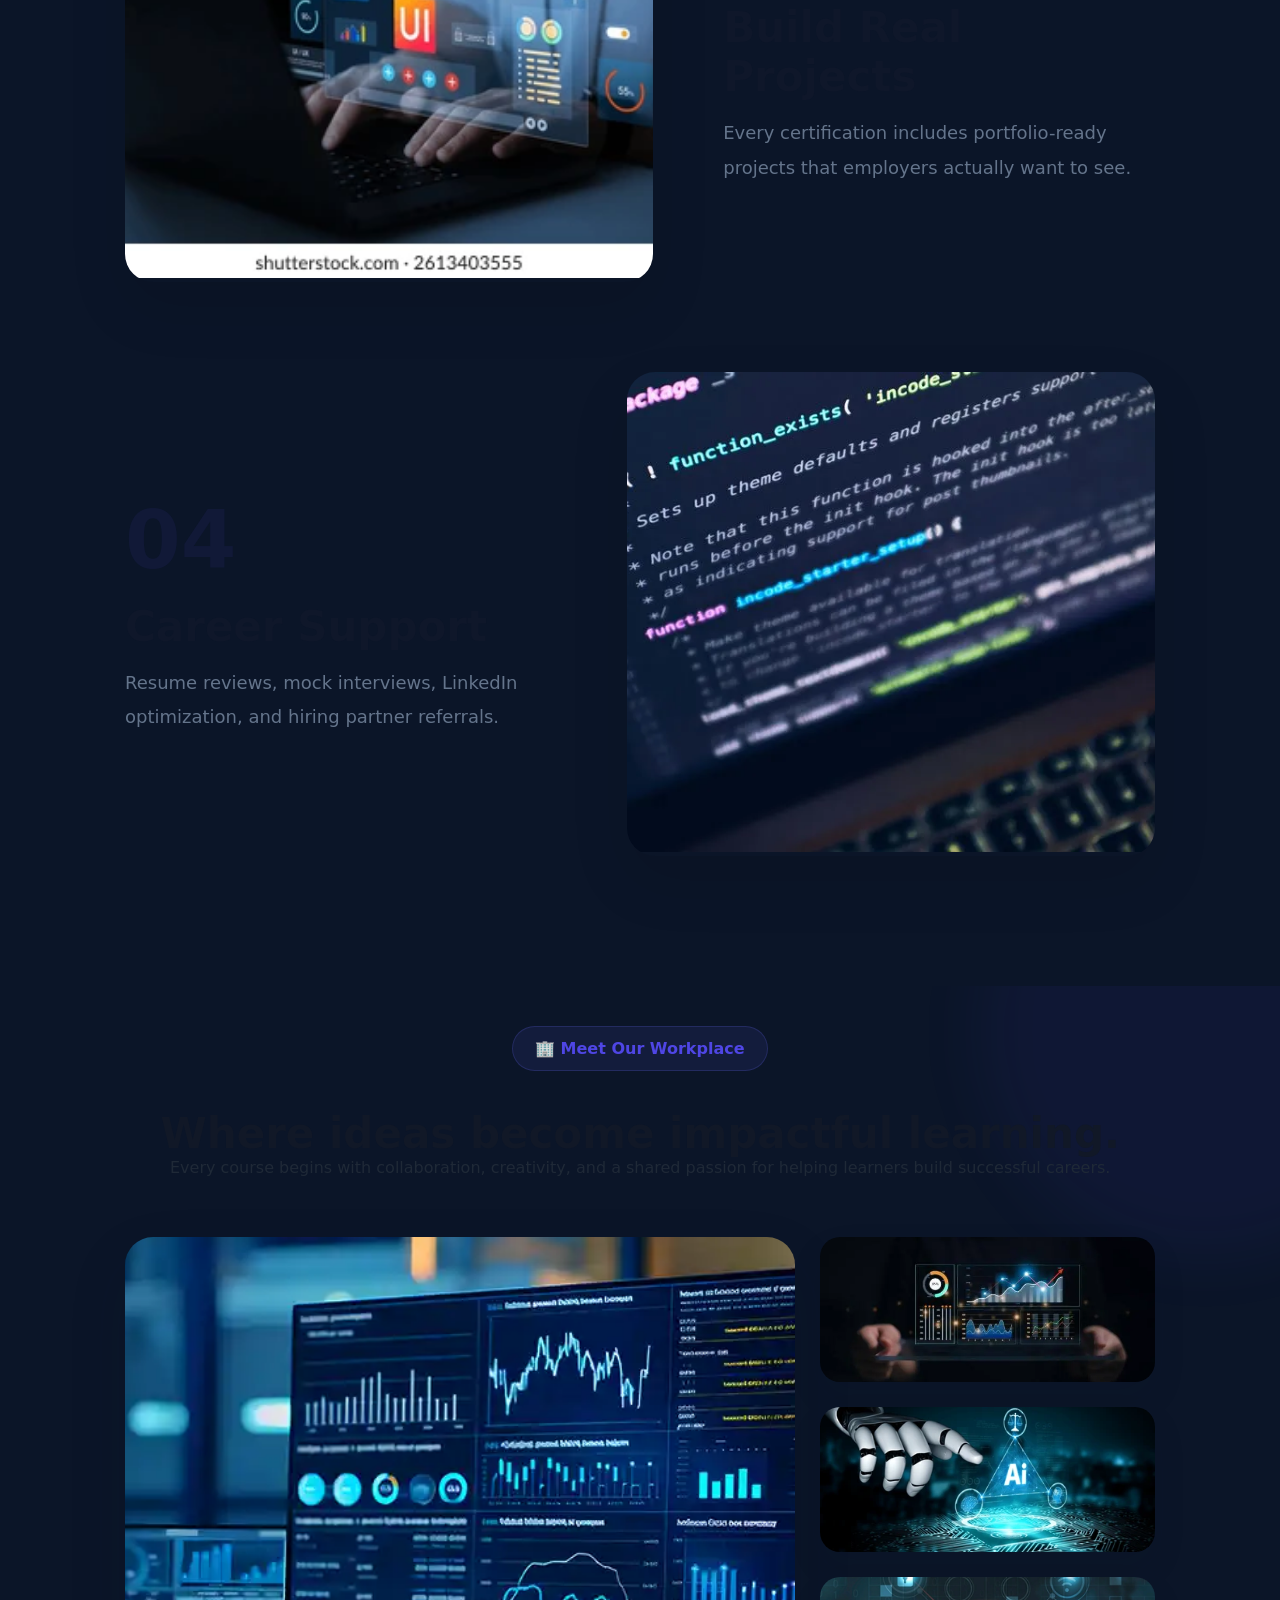
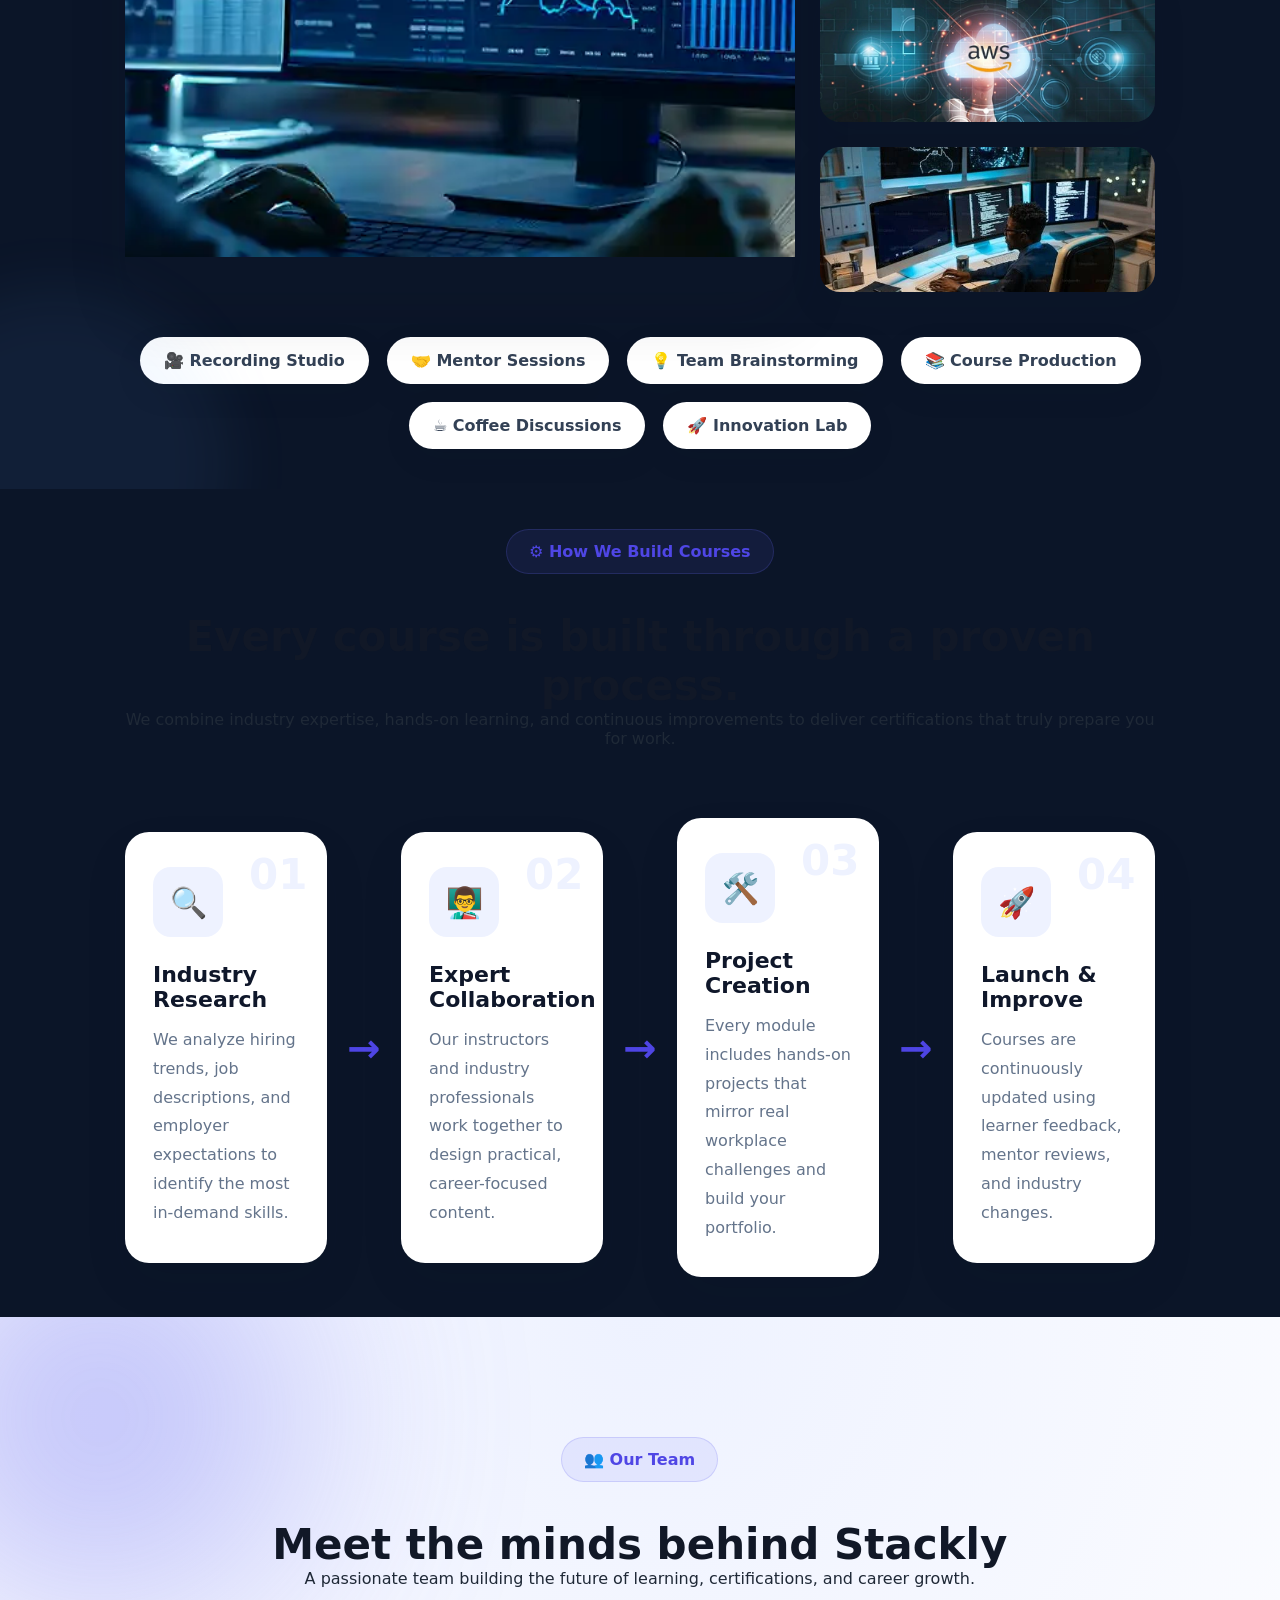
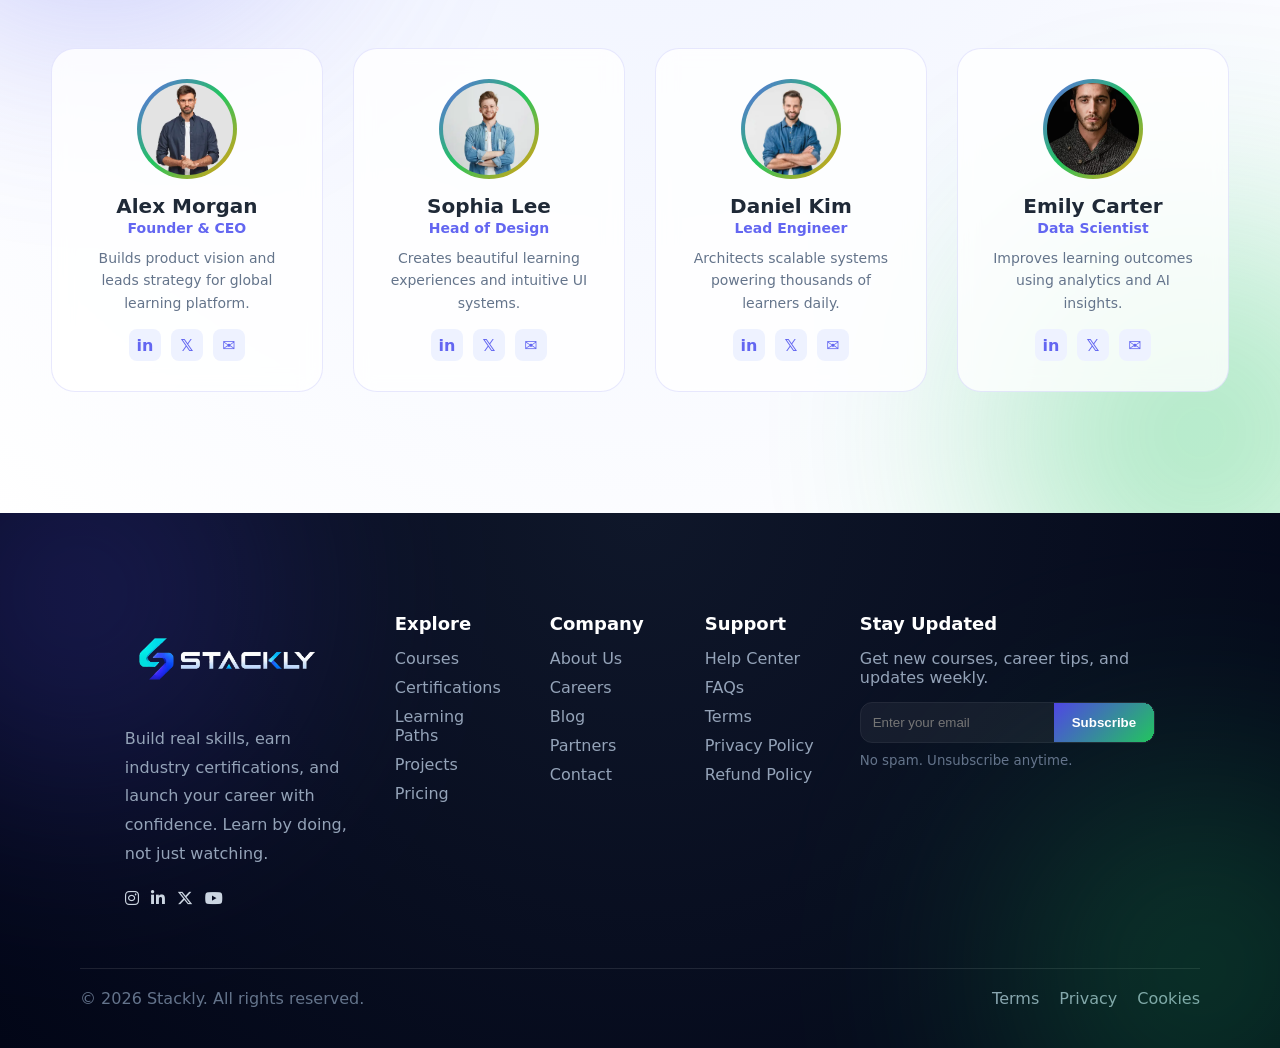
==== commit 958cb5dc: "FIXES-3" ====
--- a/about.html
+++ b/about.html
@@ -3,22 +3,34 @@
 <head>
   <meta charset="UTF-8" />
   <meta name="viewport" content="width=device-width, initial-scale=1" />
-  <title>About — CertifyPro</title>
+  <title>About — Stackly</title>
   <meta name="description" content="We're on a mission to make quality education radically accessible." />
   <link href="https://fonts.googleapis.com/css2?family=Inter:wght@400;600;700;800;900&display=swap" rel="stylesheet" />
+  <link
+      rel="stylesheet"
+      href="https://cdnjs.cloudflare.com/ajax/libs/font-awesome/6.5.1/css/all.min.css"
+    />
   <link rel="stylesheet" href="css/common.css" />
   <link rel="stylesheet" href="css/about.css" />
+  <link rel="stylesheet" href="auth/auth.css" />
   
 </head>
 <body data-page="about">
 
+    <div id="auth-container"></div>
+
+<div class="bg-gradient"></div>
+<div class="bg-blobs"></div>
+<canvas id="particles"></canvas>
+<div class="cursor-glow"></div>
+
+
   <!-- NAV -->
 <header class="nav-wrap">
     <div class="navbar">
 
         <a href="home.html" class="brand">
-            <span class="brand-mark">C</span>
-            <span>CertifyPro</span>
+            <img src="images/stackly-logo.webp" alt="Stackly" class="brand-img">
         </a>
 
         <nav class="nav-links" id="navMenu">
@@ -30,11 +42,11 @@
         </nav>
 
         <div class="nav-cta">
-            <button class="btn btn-ghost" data-open-modal="login-modal">
+            <button class="btn btn-ghost" onclick="openAuth()">
                 Log in
             </button>
 
-            <button class="btn btn-primary" data-open-modal="signup-modal">
+            <button class="btn btn-primary" onclick="openAuth()">
                 Get Started
             </button>
 
@@ -54,70 +66,148 @@
   <!-- HERO -->
 <section class="about-hero">
 
-    <div class="hero-bg"></div>
-
-    <div class="container">
-
-        <div class="hero-heading">
-
-            <span class="chip">👋 About CertifyPro</span>
-
-            <h1>
-                Building Careers.<br>
-                <span>Creating Futures.</span>
+    <!-- Background Elements -->
+    <div class="hero-overlay"></div>
+
+    <div class="hero-blob blob-1"></div>
+    <div class="hero-blob blob-2"></div>
+    <div class="hero-blob blob-3"></div>
+
+    <div class="container hero-grid">
+
+        <!-- LEFT CONTENT -->
+
+        <div class="hero-content">
+
+            <span class="hero-chip reveal-left">
+                👋 About Stackly
+            </span>
+
+            <h1 class="hero-title reveal-left">
+                Building Careers
+                <br>
+                <span>Creating Future Leaders.</span>
             </h1>
 
-            <p>
-                Since 2021, we've helped thousands of learners gain practical
-                skills, earn industry-recognized certifications, and build
-                careers they never thought possible.
+            <p class="hero-description reveal-right">
+
+                We empower ambitious learners with practical skills,
+                globally recognized certifications, and real career
+                opportunities. Since 2021 we've helped thousands of
+                students transform their future through industry-ready
+                education.
+
             </p>
 
-        </div>
-
-        <!-- HERO IMAGE -->
-
-        <div class="hero-image">
-
-            <img src="https://images.unsplash.com/photo-1522202176988-66273c2fd55f?w=1600"
-                alt="Students learning together">
-
-            <div class="hero-tag tag-one">
-                🚀 210K+ Learners
-            </div>
-
-            <div class="hero-tag tag-two">
-                🌍 40+ Countries
-            </div>
-
-            <div class="hero-tag tag-three">
-                ⭐ Rated 4.9/5
-            </div>
-
-        </div>
-
-        <!-- STATS -->
-
-        <div class="hero-stats">
-
-            <div class="stat">
-                <h2>210K+</h2>
-                <span>Active Learners</span>
-            </div>
-
-            <div class="stat">
-                <h2>450+</h2>
-                <span>Professional Courses</span>
-            </div>
-
-            <div class="stat">
-                <h2>420+</h2>
-                <span>Industry Mentors</span>
-            </div>
-
-            <div class="stat">
-                <h2>300+</h2>
-                <span>Hiring Partners</span>
+            <div class="hero-buttons reveal-up">
+
+                <a href="error.html" class="btn-primary">
+                    Our Story
+                </a>
+
+                <a href="error.html" class="btn-secondary">
+
+                    <span class="play-btn">
+                        ▶
+                    </span>
+
+                    Watch Journey
+
+                </a>
+
+            </div>
+
+            <!-- STATS -->
+
+            <div class="hero-stats">
+
+                <div class="stat-card reveal-pop">
+
+                    <h2 data-target="210000">0</h2>
+
+                    <p>Learners</p>
+
+                </div>
+
+                <div class="stat-card reveal-pop">
+
+                    <h2 data-target="450">0</h2>
+
+                    <p>Courses</p>
+
+                </div>
+
+                <!-- <div class="stat-card reveal-pop">
+
+                    <h2 data-target="98">0</h2>
+
+                    <p>Success Rate</p>
+
+                </div> -->
+
+                <div class="stat-card reveal-pop">
+
+                    <h2 data-target="300">0</h2>
+
+                    <p>Hiring Partners</p>
+
+                </div>
+
+            </div>
+
+        </div>
+
+        <!-- RIGHT CONTENT -->
+
+        <div class="hero-image-wrapper reveal-right">
+
+            <img
+                src="images/200,000+ Learners.webp"
+                alt="Students Learning"
+            >
+
+            <!-- Floating Card -->
+
+            <div class="floating-card card-one">
+
+                ⭐
+
+                <div class="stat reveal-pop">
+
+                    <strong>4.9/5 Rating</strong>
+
+                    <span>Student Reviews</span>
+
+                </div>
+
+            </div>
+
+            <div class="floating-card card-two">
+
+                🎓
+
+                <div class="stat reveal-pop">
+
+                    <strong >210K+</strong>
+
+                    <span>Active Learners</span>
+
+                </div>
+
+            </div>
+
+            <div class="floating-card card-three">
+
+                💼
+
+                <div class="stat reveal-pop">
+
+                    <strong>300+</strong>
+
+                    <span>Hiring Partners</span>
+
+                </div>
+
             </div>
 
         </div>
@@ -132,25 +222,25 @@
     <div class="container">
 
         <div class="section-head">
-            <span class="chip">📖 Our Journey</span>
-            <h2>From a small idea to a global learning community.</h2>
-            <p>Every milestone represents thousands of learners growing their careers with CertifyPro.</p>
+            <span class="chip reveal-left">📖 Our Journey</span>
+            <h2 class="reveal-right">From a small idea to a global learning community.</h2>
+            <p class="reveal-up">Every milestone represents thousands of learners growing their careers with Stackly.</p>
         </div>
 
         <div class="timeline">
 
             <!-- 2021 -->
-            <div class="timeline-item">
+            <div class="timeline-item reveal-pop">
 
                 <div class="timeline-image">
-                    <img src="https://images.unsplash.com/photo-1522202176988-66273c2fd55f" alt="">
+                    <img src="images/Where Everything Started.jpg" alt="">
                 </div>
 
                 <div class="timeline-content">
                     <span class="year">2021</span>
                     <h3>Where Everything Started</h3>
                     <p>
-                        CertifyPro began with one simple mission—
+                        Stackly began with one simple mission—
                         make career-focused education accessible,
                         practical, and enjoyable for everyone.
                     </p>
@@ -159,10 +249,10 @@
             </div>
 
             <!-- 2022 -->
-            <div class="timeline-item reverse">
+            <div class="timeline-item reverse reveal-pop">
 
                 <div class="timeline-image">
-                    <img src="https://images.unsplash.com/photo-1552664730-d307ca884978" alt="">
+                    <img src="images/Where Everything Started-2.webp" alt="">
                 </div>
 
                 <div class="timeline-content">
@@ -170,7 +260,7 @@
                     <h3>10,000 Learners Joined</h3>
                     <p>
                         Students from over 25 countries enrolled,
-                        transforming CertifyPro into a fast-growing
+                        transforming Stackly into a fast-growing
                         learning community.
                     </p>
                 </div>
@@ -178,10 +268,10 @@
             </div>
 
             <!-- 2023 -->
-            <div class="timeline-item">
+            <div class="timeline-item reveal-pop">
 
                 <div class="timeline-image">
-                    <img src="https://images.unsplash.com/photo-1559136555-9303baea8ebd" alt="">
+                    <img src="images/Industry Partnerships.webp" alt="">
                 </div>
 
                 <div class="timeline-content">
@@ -197,17 +287,17 @@
             </div>
 
             <!-- 2024 -->
-            <div class="timeline-item reverse">
+            <div class="timeline-item reverse reveal-pop">
 
                 <div class="timeline-image">
-                    <img src="https://images.unsplash.com/photo-1521737604893-d14cc237f11d" alt="">
+                    <img src="images/200,000+ Learners.webp" alt="">
                 </div>
 
                 <div class="timeline-content">
                     <span class="year">2024</span>
                     <h3>200,000+ Learners</h3>
                     <p>
-                        Today, CertifyPro helps learners worldwide gain
+                        Today, Stackly helps learners worldwide gain
                         practical skills, earn certifications, and build
                         successful careers.
                     </p>
@@ -227,9 +317,9 @@
     <div class="container">
 
         <div class="section-head">
-            <span class="chip">🎥 Behind the Scenes</span>
-            <h2>We don't just record videos.</h2>
-            <p>
+            <span class="chip reveal-left">🎥 Behind the Scenes</span>
+            <h2 class="reveal-right">We don't just record videos.</h2>
+            <p class="reveal-up">
                 Every course is carefully designed with mentors,
                 real projects, student feedback, and production teams
                 working together.
@@ -240,29 +330,29 @@
 
             <!-- Main Image -->
 
-            <div class="hero-image">
-                <img src="https://images.unsplash.com/photo-1516321318423-f06f85e504b3" alt="">
+            <div class="hero-image reveal-pop">
+                <img src="images/AI Model Training.webp" alt="">
             </div>
 
             <!-- Floating Images -->
 
-            <div class="floating top-left">
-                <img src="https://images.unsplash.com/photo-1522202176988-66273c2fd55f" alt="">
+            <div class="floating top-left reveal-pop">
+                <img src="images/Live Mentoring.webp" alt="">
                 <h4>Live Mentoring</h4>
             </div>
 
-            <div class="floating top-right">
-                <img src="https://images.unsplash.com/photo-1552664730-d307ca884978" alt="">
+            <div class="floating top-right reveal-pop">
+                <img src="images/Course Planning.webp" alt="">
                 <h4>Course Planning</h4>
             </div>
 
-            <div class="floating bottom-left">
-                <img src="https://images.unsplash.com/photo-1521737604893-d14cc237f11d" alt="">
+            <div class="floating bottom-left reveal-pop">
+                <img src="images/Student Discussions.webp" alt="">
                 <h4>Student Discussions</h4>
             </div>
 
-            <div class="floating bottom-right">
-                <img src="https://images.unsplash.com/photo-1497366754035-f200968a6e72" alt="">
+            <div class="floating bottom-right reveal-pop">
+                <img src="images/Live Code Editor.webp" alt="">
                 <h4>Content Production</h4>
             </div>
 
@@ -278,9 +368,9 @@
     <div class="container">
 
         <div class="section-head">
-            <span class="chip">✨ Why Choose CertifyPro</span>
-            <h2>What makes us different</h2>
-            <p>
+            <span class="chip reveal-left">✨ Why Choose Stackly</span>
+            <h2 class="reveal-right">What makes us different</h2>
+            <p class="reveal-up">
                 Education isn't just about watching videos.
                 It's about building skills, confidence, and a career.
             </p>
@@ -288,10 +378,10 @@
 
         <!-- Row 1 -->
 
-        <div class="difference-row">
+        <div class="difference-row reveal-pop">
 
             <div class="difference-image">
-                <img src="https://images.unsplash.com/photo-1522202176988-66273c2fd55f">
+                <img src="images/laptop background.webp">
             </div>
 
             <div class="difference-text">
@@ -313,10 +403,10 @@
 
         <!-- Row 2 -->
 
-        <div class="difference-row reverse">
+        <div class="difference-row reverse reveal-pop">
 
             <div class="difference-image">
-                <img src="https://images.unsplash.com/photo-1555949963-aa79dcee981c">
+                <img src="images/Engineer at Startup.webp">
             </div>
 
             <div class="difference-text">
@@ -339,10 +429,10 @@
 
         <!-- Row 3 -->
 
-        <div class="difference-row">
+        <div class="difference-row reveal-pop">
 
             <div class="difference-image">
-                <img src="https://images.unsplash.com/photo-1516321318423-f06f85e504b3">
+                <img src="images/UIUX Designer.webp">
             </div>
 
             <div class="difference-text">
@@ -364,10 +454,10 @@
 
         <!-- Row 4 -->
 
-        <div class="difference-row reverse">
+        <div class="difference-row reverse reveal-pop">
 
             <div class="difference-image">
-                <img src="https://images.unsplash.com/photo-1521737604893-d14cc237f11d">
+                <img src="images/Coding.webp">
             </div>
 
             <div class="difference-text">
@@ -397,9 +487,9 @@
     <div class="container">
 
         <div class="section-head">
-            <span class="chip">🏢 Meet Our Workplace</span>
-            <h2>Where ideas become impactful learning.</h2>
-            <p>
+            <span class="chip reveal-left">🏢 Meet Our Workplace</span>
+            <h2 class="reveal-right">Where ideas become impactful learning.</h2>
+            <p class="reveal-up">
                 Every course begins with collaboration, creativity, and a shared passion
                 for helping learners build successful careers.
             </p>
@@ -409,21 +499,21 @@
 
             <!-- Large Image -->
 
-            <div class="workplace-main">
-                <img src="https://images.unsplash.com/photo-1497366754035-f200968a6e72?w=1200" alt="CertifyPro Office">
+            <div class="workplace-main reveal-pop">
+                <img src="images/Machine Learning.webp" alt="Stackly Office">
             </div>
 
             <!-- Right Images -->
 
-            <div class="workplace-side">
-
-                <img src="https://images.unsplash.com/photo-1522202176988-66273c2fd55f?w=800" alt="Team Collaboration">
-
-                <img src="https://images.unsplash.com/photo-1516321318423-f06f85e504b3?w=800" alt="Content Production">
-
-                <img src="https://images.unsplash.com/photo-1552664730-d307ca884978?w=800" alt="Meeting Room">
-
-                <img src="https://images.unsplash.com/photo-1521737604893-d14cc237f11d?w=800" alt="Mentoring Session">
+            <div class="workplace-side reveal-pop">
+
+                <img src="images/Analytics Dashboard.webp" alt="Team Collaboration">
+
+                <img src="images/Artificial Intelligence.webp" alt="Content Production">
+
+                <img src="images/AWS-cloud.webp" alt="Meeting Room">
+
+                <img src="images/Software Engineer.webp" alt="Mentoring Session">
 
             </div>
 
@@ -431,7 +521,7 @@
 
         <!-- Tags -->
 
-        <div class="workplace-tags">
+        <div class="workplace-tags reveal-pop">
 
             <span>🎥 Recording Studio</span>
 
@@ -457,9 +547,9 @@
     <div class="container">
 
         <div class="section-head">
-            <span class="chip">⚙️ How We Build Courses</span>
-            <h2>Every course is built through a proven process.</h2>
-            <p>
+            <span class="chip reveal-left">⚙️ How We Build Courses</span>
+            <h2 class="reveal-right">Every course is built through a proven process.</h2>
+            <p class="reveal-up">
                 We combine industry expertise, hands-on learning, and continuous
                 improvements to deliver certifications that truly prepare you for work.
             </p>
@@ -467,7 +557,7 @@
 
         <div class="process-grid">
 
-            <div class="process-card">
+            <div class="process-card reveal-pop">
                 <div class="process-number">01</div>
                 <div class="process-icon">🔍</div>
                 <h3>Industry Research</h3>
@@ -479,7 +569,7 @@
 
             <div class="process-arrow">→</div>
 
-            <div class="process-card">
+            <div class="process-card reveal-pop">
                 <div class="process-number">02</div>
                 <div class="process-icon">👨‍🏫</div>
                 <h3>Expert Collaboration</h3>
@@ -491,7 +581,7 @@
 
             <div class="process-arrow">→</div>
 
-            <div class="process-card">
+            <div class="process-card reveal-pop">
                 <div class="process-number">03</div>
                 <div class="process-icon">🛠️</div>
                 <h3>Project Creation</h3>
@@ -503,7 +593,7 @@
 
             <div class="process-arrow">→</div>
 
-            <div class="process-card">
+            <div class="process-card reveal-pop">
                 <div class="process-number">04</div>
                 <div class="process-icon">🚀</div>
                 <h3>Launch & Improve</h3>
@@ -518,27 +608,191 @@
     </div>
 </section>
 
-<!--  -->
-
-
-
-  <section>
-    <div class="container">
-      <div class="section-head">
-        <span class="chip">💛 The team</span>
-        <h2>Humans behind CertifyPro.</h2>
+<!-- TEAM SECTION -->
+
+
+<section class="team-section">
+
+  <div class="container">
+
+    <div class="section-head">
+      <span class="chip reveal-left">👥 Our Team</span>
+      <h2 class="reveal-right">Meet the minds behind Stackly</h2>
+      <p class="reveal-up">
+        A passionate team building the future of learning, certifications, and career growth.
+      </p>
+    </div>
+
+    <div class="team-grid">
+
+      <!-- MEMBER 1 -->
+      <div class="team-card reveal-pop">
+        <div class="avatar">
+          <img src="images/team1.webp" alt="">
+        </div>
+        <h3>Alex Morgan</h3>
+        <span>Founder & CEO</span>
+        <p>Builds product vision and leads strategy for global learning platform.</p>
+        <div class="social">
+          <a href="error.html">in</a>
+          <a href="error.html">𝕏</a>
+          <a href="error.html">✉</a>
+        </div>
       </div>
-      <div class="team-grid">
-        <div class="member"><div class="avatar">MA</div><h4>Maya Alvarez</h4><span>CEO & Co-founder</span></div>
-        <div class="member"><div class="avatar">JK</div><h4>Jordan Kim</h4><span>CTO & Co-founder</span></div>
-        <div class="member"><div class="avatar">SP</div><h4>Sam Patel</h4><span>Head of Design</span></div>
-        <div class="member"><div class="avatar">RO</div><h4>Rio Okafor</h4><span>Head of Learning</span></div>
+
+      <!-- MEMBER 2 -->
+      <div class="team-card reveal-pop">
+        <div class="avatar">
+          <img src="images/team2.webp" alt="">
+        </div>
+        <h3>Sophia Lee</h3>
+        <span>Head of Design</span>
+        <p>Creates beautiful learning experiences and intuitive UI systems.</p>
+        <div class="social">
+          <a href="error.html">in</a>
+          <a href="error.html">𝕏</a>
+          <a href="error.html">✉</a>
+        </div>
       </div>
-    </div>
-  </section>
+
+      <!-- MEMBER 3 -->
+      <div class="team-card reveal-pop">
+        <div class="avatar">
+          <img src="images/team3.webp" alt="">
+        </div>
+        <h3>Daniel Kim</h3>
+        <span>Lead Engineer</span>
+        <p>Architects scalable systems powering thousands of learners daily.</p>
+        <div class="social">
+          <a href="error.html">in</a>
+          <a href="error.html">𝕏</a>
+          <a href="error.html">✉</a>
+        </div>
+      </div>
+
+      <!-- MEMBER 4 -->
+      <div class="team-card reveal-pop">
+        <div class="avatar">
+          <img src="images/team4.webp" alt="">
+        </div>
+        <h3>Emily Carter</h3>
+        <span>Data Scientist</span>
+        <p>Improves learning outcomes using analytics and AI insights.</p>
+        <div class="social">
+          <a href="error.html">in</a>
+          <a href="error.html">𝕏</a>
+          <a href="error.html">✉</a>
+        </div>
+      </div>
+
+    </div>
+
+  </div>
+
+</section>
+
+<!-- FOOTER -->
+
+<footer class="site-footer ">
+
+  <div class="container footer-grid">
+
+    <!-- BRAND -->
+    <div class="footer-brand">
+      <a href="index.html" class="footer-logo">
+         <img src="images/stackly-logo.webp" alt="Stackly Logo">
+      </a>
+      <p>
+        Build real skills, earn industry certifications, and launch your career
+        with confidence. Learn by doing, not just watching.
+      </p>
+
+      <div class="socials">
+            <a onclick="window.location.href = 'error.html'">
+              <i class="fa-brands fa-instagram"></i>
+            </a>
+            <a onclick="window.location.href = 'error.html'">
+              <i class="fa-brands fa-linkedin-in"></i>
+            </a>
+            <a onclick="window.location.href = 'error.html'">
+              <i class="fa-brands fa-x-twitter"></i>
+            </a>
+            <a onclick="window.location.href = 'error.html'">
+              <i class="fa-brands fa-youtube"></i>
+            </a>
+          </div>
+    </div>
+
+    <!-- LINKS -->
+    <div class="footer-col">
+      <h3>Explore</h3>
+      <a href="error.html">Courses</a>
+      <a href="error.html">Certifications</a>
+      <a href="error.html">Learning Paths</a>
+      <a href="error.html">Projects</a>
+      <a href="error.html">Pricing</a>
+    </div>
+
+    <div class="footer-col">
+      <h3>Company</h3>
+      <a href="error.html">About Us</a>
+      <a href="error.html">Careers</a>
+      <a href="error.html">Blog</a>
+      <a href="error.html">Partners</a>
+      <a href="error.html">Contact</a>
+    </div>
+
+    <div class="footer-col">
+      <h3>Support</h3>
+      <a href="error.html">Help Center</a>
+      <a href="error.html">FAQs</a>
+      <a href="error.html">Terms</a>
+      <a href="error.html">Privacy Policy</a>
+      <a href="error.html">Refund Policy</a>
+    </div>
+
+    <!-- NEWSLETTER -->
+    <div class="footer-newsletter">
+      <h3>Stay Updated</h3>
+      <p>Get new courses, career tips, and updates weekly.</p>
+
+      <div class="newsletter-box">
+        <input type="email" placeholder="Enter your email">
+        <button  onclick="window.location.href = 'error.html'">Subscribe</button>
+      </div>
+
+      <small>No spam. Unsubscribe anytime.</small>
+    </div>
+
+  </div>
+
+  <!-- BOTTOM BAR -->
+  <div class="footer-bottom">
+    <p>© 2026 Stackly. All rights reserved.</p>
+
+    <div class="footer-links">
+      <a href="error.html">Terms</a>
+      <a href="error.html">Privacy</a>
+      <a href="error.html">Cookies</a>
+    </div>
+  </div>
+
+</footer>
 
   
-  <div id="modal-slot"></div>
+      <!-- Scripts -->
+
+    <script>
+        fetch("auth/auth.html")
+  .then(res => res.text())
+  .then(html => {
+    document.getElementById("auth-container").innerHTML = html;
+  });
+    </script>
+
   <script src="js/about.js"></script>
+  <script src="js/common.js"></script>
+  <script src="auth/auth.js" defer></script>
+  
 </body>
 </html>
--- a/css/common.css
+++ b/css/common.css
@@ -1,357 +1,738 @@
 /* ===========================
    NAVBAR
 =========================== */
-
-.nav-wrap{
+/* ===================================================
+   1. GLOBAL RESETS & BASE STYLING
+   =================================================== */
+a {
+    text-decoration: none;
+}
+
+body {
+    margin: 0;
+    padding: 0;
+    background-color: #f8fafc;
+    font-family: system-ui, -apple-system, BlinkMacSystemFont, 'Segoe UI', Roboto, sans-serif;
+}
+
+/* ===================================================
+   2. MAIN HEADER & FIXED NAVBAR (SOLID BRIGHT BLUE)
+   =================================================== */
+.nav-wrap {
+    position: fixed;
+    top: 0;
+    left: 0;
+    width: 100%;
+    z-index: 999;
+    display: flex;
+    justify-content: center;
+}
+
+.navbar {
+    width: 100%;
+    height: 74px;
+    display: flex;
+    align-items: center;
+    justify-content: space-between;
+    padding: 0 40px;
+    box-sizing: border-box;
+    background: #0052cc; /* 100% Solid Bright Corporate Blue - No transparency, no blur */
+    border-bottom: 2px solid #0043a4;
+    box-shadow: 0 4px 20px rgba(0, 82, 204, 0.15);
+}
+
+/* ===================================================
+   3. BRAND IMAGE LOGO CONFIGURATION
+   =================================================== */
+.brand {
+    display: flex;
+    align-items: center;
+    gap: 12px;
+    font-size: 22px;
+    font-weight: 800;
+    color: #ffffff;
+}
+
+.brand-mark {
+    width: 42px;
+    height: 42px;
+    border-radius: 12px;
+    display: grid;
+    place-items: center;
+    background: #ffffff;
+    color: #0052cc;
+    font-weight: 900;
+    font-size: 20px;
+    flex-shrink: 0;
+}
+
+.brand-img {
+    height: 82px;
+    width: auto;
+    display: block;
+    object-fit: contain;
+}
+
+/* ===================================================
+   4. DESKTOP NAVIGATION LINKS
+   =================================================== */
+.nav-links {
+    display: flex;
+    gap: 8px;
+}
+
+.nav-links a {
+    position: relative;
+    padding: 12px 18px;
+    border-radius: 12px;
+    color: #e2e8f0;
+    font-weight: 600;
+    transition: .25s ease;
+}
+
+.nav-links a:hover {
+    color: #ffffff;
+    background: rgba(255, 255, 255, 0.15);
+}
+
+.nav-links a.active {
+    color: #0052cc;
+    background: #ffffff;
+}
+
+/* ===================================================
+   5. DESKTOP CALL-TO-ACTION BUTTONS
+   =================================================== */
+.nav-cta {
+    display: flex;
+    align-items: center;
+    gap: 12px;
+}
+
+.navbar .btn {
+    display: inline-flex;
+    align-items: center;
+    justify-content: center;
+    padding: 12px 24px;
+    border: none;
+    border-radius: 12px;
+    font-weight: 700;
+    font-size: 14px;
+    transition: .3s ease;
+    cursor: pointer;
+}
+
+.btn-ghost {
+    background: none;
+    color: #e2e8f0;
+}
+
+.btn-ghost:hover {
+    color: #ffffff;
+    background: rgba(255, 255, 255, 0.1);
+}
+
+.navbar .btn-primary {
+    background: #ffffff;
+    color: #0052cc;
+    box-shadow: 0 4px 12px rgba(0, 0, 0, 0.1);
+}
+
+.navbar .btn-primary:hover {
+    transform: translateY(-2px);
+    background: #f1f5f9;
+    box-shadow: 0 6px 15px rgba(0, 0, 0, 0.15);
+}
+
+/* Hidden container on desktop sizes */
+.nav-contact-box {
+    display: none;
+}
+
+/* Hamburger UI button default */
+.nav-toggle {
+    display: none;
+    width: 44px;
+    height: 44px;
+    border: none;
+    border-radius: 10px;
+    background: rgba(255, 255, 255, 0.15);
+    color: #ffffff;
+    font-size: 24px;
+    cursor: pointer;
+    transition: background 0.2s;
+}
+
+/* ===================================================
+   6. RESPONSIVE MOBILE SIDEBAR DISPLAY (900px)
+   =================================================== */
+@media (max-width: 900px) {
+    .navbar {
+        padding: 0 24px;
+    }
+
+    .nav-cta {
+        display: block; 
+    }
+
+    /* Fixed stack ordering override button above overlay panels */
+    .nav-toggle {
+        display: flex;
+        align-items: center;
+        justify-content: center;
+        position: relative;
+        z-index: 1010;
+    }
+
+    /* Half-Width Sliding Side Panel Menu Box */
+    .nav-links {
+        position: fixed;
+        top: 0;
+        right: 0;
+        left: auto;
+        width: 50vw; /* Perfect half-width coverage */
+        height: 100vh;
+        background: #0052cc; /* Pure solid blue - No opacity blur issues */
+        display: flex;
+        flex-direction: column;
+        justify-content: flex-start;
+        align-items: center;
+        gap: 14px;
+        padding: 95px 24px 40px 24px; 
+        box-sizing: border-box;
+        
+        opacity: 0;
+        visibility: hidden;
+        transform: translateX(100%);
+        transition: transform .35s cubic-bezier(0.16, 1, 0.3, 1), opacity .25s ease;
+        z-index: 1000;
+        box-shadow: -10px 0 30px rgba(0, 0, 0, 0.25);
+    }
+
+    .nav-links.show {
+        opacity: 1;
+        visibility: visible;
+        transform: translateX(0);
+    }
+
+    .nav-links a {
+        font-size: 18px;
+        width: 100%;
+        text-align: left;
+        padding: 12px 16px;
+        color: #ffffff;
+        border-bottom: 1px solid rgba(255, 255, 255, 0.1);
+        border-radius: 8px;
+        box-sizing: border-box;
+    }
+
+    .nav-links a:hover {
+        background: rgba(255, 255, 255, 0.1);
+    }
+
+    .nav-links a.active {
+        background: #ffffff;
+        color: #0052cc;
+        border-bottom-color: transparent;
+    }
+
+    .nav-cta .btn-ghost,
+    .nav-cta .btn-primary {
+        display: none;
+    }
+
+    /* ===================================================
+       7. DYNAMIC TRANSFORMATION: TURN ☰ INTO A CLOSE (X)
+       =================================================== */
+    .nav-links.show ~ #navToggle,
+    .navbar:has(.nav-links.show) #navToggle {
+        font-size: 20px;
+        font-weight: 800;
+        background: rgba(255, 255, 255, 0.25);
+        color: #ffffff;
+    }
+    
+    .nav-links.show ~ #navToggle::before,
+    .navbar:has(.nav-links.show) #navToggle {
+        content: '✕'; /* Swap token to absolute closure value */
+    }
+
+    /* ===================================================
+       8. AUTH INJECTED BUTTONS (STACKED VIA ORDER IN MENU)
+       =================================================== */
+    .nav-links::before {
+        content: 'Get Started';
+        display: flex;
+        align-items: center;
+        justify-content: center;
+        width: 100%;
+        padding: 12px;
+        margin-top: 10px;
+        background: #ffffff;
+        color: #0052cc;
+        border-radius: 10px;
+        font-weight: 700;
+        font-size: 16px;
+        cursor: pointer;
+        box-sizing: border-box;
+        order: 8;
+        box-shadow: 0 4px 12px rgba(0, 0, 0, 0.1);
+    }
+
+    .nav-links::after {
+        content: 'Log In';
+        display: flex;
+        align-items: center;
+        justify-content: center;
+        width: 100%;
+        padding: 12px;
+        background: transparent;
+        border: 2px solid #ffffff;
+        color: #ffffff;
+        border-radius: 10px;
+        font-weight: 700;
+        font-size: 16px;
+        cursor: pointer;
+        box-sizing: border-box;
+        order: 7;
+    }
+
+    /* ===================================================
+       9. RESPONSIVE CONTACT PANEL & HEADING LAYOUT
+       =================================================== */
+    .nav-contact-box {
+        display: flex;
+        flex-direction: column;
+        width: 100%;
+        gap: 12px;
+        margin-top: auto; /* Clean layout rule snaps contact information to extreme menu bottom */
+        padding-top: 20px;
+        border-top: 1px solid rgba(255, 255, 255, 0.15);
+        box-sizing: border-box;
+        order: 9; 
+    }
+
+    .contact-heading {
+        margin: 0 0 4px 0;
+        font-size: 14px;
+        text-transform: uppercase;
+        letter-spacing: 0.05em;
+        color: rgba(255, 255, 255, 0.6);
+        font-weight: 700;
+        padding-left: 8px;
+    }
+
+    .contact-item {
+        display: flex;
+        flex-direction: column;
+        gap: 2px;
+        padding-left: 8px;
+    }
+
+    .item-label {
+        font-size: 11px;
+        font-weight: 600;
+        color: rgba(255, 255, 255, 0.45);
+        text-transform: uppercase;
+    }
+
+    .item-value {
+        color: #ffffff;
+        font-size: 14px;
+        font-weight: 500;
+    }
+}
+
+/* ===================================================
+   10. MOBILE PHONE SIZING POLISH CHANGES
+   =================================================== */
+@media (max-width: 600px) {
+    .nav-links {
+        width: 65vw; /* Width optimized for narrow mobile formats */
+    }
+}
+
+@media (max-width: 500px) {
+    .brand-mark {
+        width: 36px;
+        height: 36px;
+        font-size: 16px;
+    }
+    .brand-img {
+        height: 66px;
+    }
+    .navbar {
+        padding: 0 16px;
+    }
+}
+
+
+/* =================================== FOOTER =================================*/
+
+
+.site-footer {
+    background: radial-gradient(circle at top, #0f172a, #020617);
+    color: #cbd5e1;
+    padding: 100px 80px 40px;
+    position: relative;
+    overflow: hidden;
+}
+
+/* glow background */
+.site-footer::before,
+.site-footer::after {
+    content: "";
+    position: absolute;
+    width: 400px;
+    height: 400px;
+    border-radius: 50%;
+    filter: blur(120px);
+    opacity: 0.25;
+    z-index: 0;
+}
+
+.site-footer::before {
+    background: #4f46e5;
+    top: -120px;
+    left: -120px;
+}
+
+.site-footer::after {
+    background: #22c55e;
+    bottom: -120px;
+    right: -120px;
+}
+
+/* GRID */
+.footer-grid {
+    display: grid;
+    grid-template-columns: 2fr 1fr 1fr 1fr 2fr;
+    gap: 40px;
+    position: relative;
+    z-index: 2;
+}
+
+/* BRAND */
+.footer-brand h2 {
+    font-size: 34px;
+    color: white;
+    margin-bottom: 15px;
+}
+
+.footer-brand p {
+    line-height: 1.8;
+    color: #94a3b8;
+}
+
+.socials {
+    margin-top: 20px;
+    display: flex;
+    gap: 12px;
+}
+
+.socials span {
+    width: 40px;
+    height: 40px;
+    display: flex;
+    align-items: center;
+    justify-content: center;
+    background: rgba(255,255,255,0.08);
+    border-radius: 10px;
+    cursor: pointer;
+    transition: 0.3s;
+}
+
+.socials span:hover {
+    background: #4f46e5;
+    transform: translateY(-3px);
+}
+
+/* LINKS */
+.footer-col h3,
+.footer-newsletter h3 {
+    color: white;
+    margin-bottom: 15px;
+    font-size: 18px;
+}
+
+.footer-col a {
+    display: block;
+    color: #94a3b8;
+    text-decoration: none;
+    margin-bottom: 10px;
+    transition: 0.3s;
+}
+
+.footer-col a:hover {
+    color: #4f46e5;
+    transform: translateX(5px);
+}
+
+/* NEWSLETTER */
+.footer-newsletter p {
+    color: #94a3b8;
+    margin-bottom: 15px;
+}
+
+.newsletter-box {
+    display: flex;
+    border-radius: 12px;
+    overflow: hidden;
+    border: 1px solid rgba(255,255,255,0.1);
+}
+
+.newsletter-box input {
+    flex: 1;
+    padding: 12px;
+    border: none;
+    outline: none;
+    background: rgba(255,255,255,0.05);
+    color: white;
+}
+
+.newsletter-box button {
+    padding: 12px 18px;
+    background: linear-gradient(135deg, #4f46e5, #22c55e);
+    border: none;
+    color: white;
+    cursor: pointer;
+    font-weight: 600;
+}
+
+.footer-newsletter small {
+    display: block;
+    margin-top: 10px;
+    color: #64748b;
+}
+
+/* BOTTOM */
+.footer-bottom {
+    margin-top: 60px;
+    padding-top: 20px;
+    border-top: 1px solid rgba(255,255,255,0.1);
+    display: flex;
+    justify-content: space-between;
+    flex-wrap: wrap;
+    color: #64748b;
+}
+
+.footer-bottom a {
+    color: #94a3b8;
+    margin-left: 15px;
+    text-decoration: none;
+}
+
+.footer-bottom a:hover {
+    color: #4f46e5;
+}
+
+/* RESPONSIVE */
+@media(max-width: 900px) {
+    .footer-grid {
+        grid-template-columns: 1fr 1fr;
+    }
+}
+
+@media(max-width: 600px) {
+    .footer-grid {
+        grid-template-columns: 1fr;
+    }
+
+    .footer-bottom {
+        flex-direction: column;
+        gap: 10px;
+    }
+}
+
+/*  */
+.footer-logo{
+    display: inline-flex;
+    align-items: center;
+    margin-bottom: 20px;
+}
+
+.footer-logo img{
+    width: 180px;      /* Adjust as needed */
+    height: auto;
+    display: block;
+    object-fit: contain;
+    transition: transform .3s ease;
+}
+
+.footer-logo:hover img{
+    transform: scale(1.05);
+}
+
+.footer-logo img{
+    width: 200px;
+    height: auto;
+}
+
+/* =========================
+   BASE
+========================= */
+
+body{
+    margin:0;
+    overflow-x:hidden;
+    background:#f8fbff;
+}
+
+/* =========================
+   ANIMATED GRADIENT LAYER
+========================= */
+
+.bg-gradient{
     position:fixed;
-    top:20px;
-    left:0;
-    width:100%;
-    z-index:999;
-    display:flex;
-    justify-content:center;
-    transition:.35s;
-}
-
-.nav-wrap.scrolled{
-    top:10px;
-}
-
-.navbar{
-
-    width:min(1250px,94%);
-    height:74px;
-
-    display:flex;
-    align-items:center;
-    justify-content:space-between;
-
-    padding:0 28px;
-
-    background:rgba(255,255,255,.75);
-    backdrop-filter:blur(18px);
-
-    border:1px solid rgba(255,255,255,.4);
-
-    border-radius:22px;
-
-    box-shadow:
-    0 10px 40px rgba(0,0,0,.08);
-
-}
-
-/* ===========================
-LOGO
-=========================== */
-
-.brand{
-
-    display:flex;
-    align-items:center;
-    gap:12px;
-
-    font-size:22px;
-    font-weight:800;
-    color:#222;
-
-}
-
-.brand-mark{
-
-    width:42px;
-    height:42px;
-
-    border-radius:12px;
-
-    display:grid;
-    place-items:center;
-
-    background:linear-gradient(135deg,#4F46E5,#6366F1);
-
-    color:white;
-
-    font-weight:900;
-
-    font-size:20px;
-
-}
-
-/* ===========================
-LINKS
-=========================== */
-
-.nav-links{
-
-    display:flex;
-    gap:8px;
-
-}
-
-.nav-links a{
-
-    position:relative;
-
-    padding:12px 18px;
-
-    border-radius:12px;
-
-    color:#475467;
-
-    font-weight:600;
-
-    transition:.3s;
-
-}
-
-.nav-links a:hover{
-
-    color:#4F46E5;
-
-    background:#EEF2FF;
-
-}
-
-.nav-links a.active{
-
-    color:white;
-
-    background:#4F46E5;
-
-}
-
-/* underline */
-
-.nav-links a::after{
-
+    inset:0;
+    z-index:-3;
+
+    background:linear-gradient(-45deg,
+        #eef2ff,
+        #ecfeff,
+        #fff7ed,
+        #fdf2f8,
+        #ede9fe
+    );
+
+    background-size:400% 400%;
+    animation:moveGradient 15s ease infinite;
+}
+
+@keyframes moveGradient{
+    0%{background-position:0% 50%;}
+    50%{background-position:100% 50%;}
+    100%{background-position:0% 50%;}
+}
+
+/* =========================
+   FLOATING BLOBS (MORE INTENSE)
+========================= */
+
+.bg-blobs{
+    position:fixed;
+    inset:0;
+    z-index:-2;
+}
+
+.bg-blobs::before,
+.bg-blobs::after{
     content:"";
-
     position:absolute;
-
-    left:50%;
-    bottom:7px;
-
-    width:0;
-
-    height:2px;
-
-    background:#4F46E5;
-
-    transition:.3s;
-
-    transform:translateX(-50%);
-
-}
-
-.nav-links a:hover::after{
-
-    width:60%;
-
-}
-
-.nav-links a.active::after{
-
-    display:none;
-
-}
-
-/* ===========================
-BUTTONS
-=========================== */
-
-.nav-cta{
-
-    display:flex;
-    align-items:center;
-    gap:12px;
-
-}
-
-.btn-ghost{
-
-    background:none;
-
-    border:none;
-
-    color:#475467;
-
-    font-weight:700;
-
-}
-
-.btn-ghost:hover{
-
-    color:#4F46E5;
-
-}
-
-.nav-toggle{
-
-    display:none;
-
-    width:48px;
-
-    height:48px;
-
-    border:none;
-
-    border-radius:12px;
-
-    background:#EEF2FF;
-
-    font-size:24px;
-
-    cursor:pointer;
-
-}
-
-/* ===========================
-MOBILE
-=========================== */
-
-@media(max-width:900px){
-
-.navbar{
-
-height:70px;
-
-padding:0 18px;
-
-}
-
-.nav-toggle{
-
-display:flex;
-
-align-items:center;
-justify-content:center;
-
-}
-
-.nav-links{
-
-position:absolute;
-
-top:85px;
-
-left:3%;
-
-width:94%;
-
-background:white;
-
-border-radius:22px;
-
-padding:18px;
-
-box-shadow:0 20px 60px rgba(0,0,0,.1);
-
-display:flex;
-
-flex-direction:column;
-
-gap:8px;
-
-opacity:0;
-
-visibility:hidden;
-
-transform:translateY(-15px);
-
-transition:.35s;
-
-}
-
-.nav-links.show{
-
-opacity:1;
-
-visibility:visible;
-
-transform:translateY(0);
-
-}
-
-.nav-links a{
-
-padding:16px;
-
-}
-
-.btn-ghost,
-.btn-primary{
-
-display:none;
-
-}
-
-}
-
-/* ===========================
-SMALL PHONE
-=========================== */
-
-@media(max-width:500px){
-
-.brand{
-
-font-size:19px;
-
-}
-
-.brand-mark{
-
-width:38px;
-height:38px;
-
-font-size:18px;
-
-}
-
-.navbar{
-
-width:95%;
-
-}
-
-}
-
-
-/*  */
+    border-radius:50%;
+    filter:blur(90px);
+    opacity:.7;
+    animation:float 18s infinite ease-in-out;
+}
+
+/* blob 1 */
+.bg-blobs::before{
+    width:380px;
+    height:380px;
+    background:#4f46e5;
+    top:10%;
+    left:10%;
+}
+
+/* blob 2 */
+.bg-blobs::after{
+    width:420px;
+    height:420px;
+    background:#06b6d4;
+    bottom:10%;
+    right:10%;
+    animation-delay:3s;
+}
+
+@keyframes float{
+    0%{transform:translate(0,0) scale(1);}
+    50%{transform:translate(120px,-80px) scale(1.3);}
+    100%{transform:translate(0,0) scale(1);}
+}
+
 /* =========================
-   BUTTONS
+   PARTICLES CANVAS
 ========================= */
 
-.navbar .btn{
-    
-    gap:10px;
-    padding:14px 26px;
-    border-radius:14px;
-    font-weight:700;
-    transition:.35s;
-    cursor:pointer;
-}
-
-.navbar .btn-primary{
-    background:#4f46e5;
-    color:white;
-}
-
-.navbar .btn-primary:hover{
-    transform:translateY(-4px);
-    box-shadow:0 15px 35px rgba(79,70,229,.3);
-}
-
-
-.btn-secondary{
-    background:#eef2ff;
-    color:#4f46e5;
-}
-
-.btn-secondary:hover{
-    background:#4f46e5;
-    color:white;
-}
-
-a{
-    text-decoration:none;
+#particles{
+    position:fixed;
+    inset:0;
+    z-index:-1;
+    pointer-events:none;
+}
+
+/* =========================
+   CURSOR GLOW (IMPORTANT)
+========================= */
+
+.cursor-glow{
+    position:fixed;
+    width:300px;
+    height:300px;
+    border-radius:50%;
+    pointer-events:none;
+    background:radial-gradient(circle,
+        rgba(79,70,229,.25),
+        transparent 70%
+    );
+    transform:translate(-50%,-50%);
+    z-index:0;
+    mix-blend-mode:screen;
+}
+
+
+
+
+/* ================= animation =================== */
+/* =====================================================
+            UNIVERSAL SCROLL REVEAL
+===================================================== */
+
+.reveal-left,
+.reveal-right,
+.reveal-up,
+.reveal-pop{
+    opacity:0;
+    transition:all .8s cubic-bezier(.22,1,.36,1);
+    will-change:transform,opacity;
+}
+
+/* Left */
+
+.reveal-left{
+    transform:translateX(-80px);
+}
+
+/* Right */
+
+.reveal-right{
+    transform:translateX(80px);
+}
+
+/* Up */
+
+.reveal-up{
+    transform:translateY(70px);
+}
+
+/* Cards */
+
+.reveal-pop{
+    transform:translateY(40px) scale(.85);
+}
+
+/* Active */
+
+.reveal-left.active,
+.reveal-right.active,
+.reveal-up.active,
+.reveal-pop.active{
+    opacity:1;
+    transform:none;
+}
+
+/* Stagger */
+
+.reveal-pop{
+    transition-delay:calc(var(--delay,0) * .12s);
 }
--- a/css/about.css
+++ b/css/about.css
@@ -10,7 +10,7 @@
 
 body{
     font-family:"Inter",sans-serif;
-    background:#f8faff;
+    /* background:#f8faff; */
     color:#1f2937;
 }
 
@@ -26,24 +26,491 @@
 /* =========================
    ABOUT HERO
 ========================= */
+/* =========================================================
+                    ABOUT HERO
+========================================================= */
 
 .about-hero{
-
-    text-align:center;
-
-    padding-top:140px;
-
-}
+    position: relative;
+    overflow: hidden;
+    min-height: 100vh;
+    display: flex;
+    align-items: center;
+    padding: 140px 0 100px;
+
+    background:
+    linear-gradient(135deg,#07111f 0%,#0b1830 45%,#07111f 100%);
+}
+
+/* ==============================
+        CONTAINER
+============================== */
+
+.hero-grid{
+    display:grid;
+    grid-template-columns:1.05fr .95fr;
+    align-items:center;
+    gap:80px;
+    position:relative;
+    z-index:5;
+}
+
+/* ==============================
+          OVERLAY
+============================== */
+
+.hero-overlay{
+
+    position:absolute;
+    inset:0;
+
+    background:
+    radial-gradient(circle at 15% 20%,
+    rgba(0,170,255,.18),
+    transparent 35%),
+
+    radial-gradient(circle at 85% 80%,
+    rgba(109,92,255,.16),
+    transparent 35%);
+
+}
+
+/* ==============================
+        GLOWING BLOBS
+============================== */
+
+.hero-blob{
+
+    position:absolute;
+    border-radius:50%;
+    filter:blur(100px);
+    opacity:.65;
+    animation:blobFloat 10s ease-in-out infinite;
+
+}
+
+.blob-1{
+
+    width:300px;
+    height:300px;
+
+    background:#2563eb;
+
+    top:-100px;
+    left:-120px;
+
+}
+
+.blob-2{
+
+    width:260px;
+    height:260px;
+
+    background:#7c3aed;
+
+    right:-70px;
+    top:100px;
+
+    animation-delay:2s;
+
+}
+
+.blob-3{
+
+    width:220px;
+    height:220px;
+
+    background:#00d4ff;
+
+    bottom:-80px;
+    left:45%;
+
+    animation-delay:4s;
+
+}
+
+@keyframes blobFloat{
+
+0%,100%{
+
+transform:translateY(0);
+
+}
+
+50%{
+
+transform:translateY(-35px);
+
+}
+
+}
+
+/* ==============================
+        HERO CHIP
+============================== */
+
+.hero-chip{
+
+display:inline-flex;
+align-items:center;
+
+padding:12px 22px;
+
+border-radius:999px;
+
+background:rgba(255,255,255,.06);
+
+border:1px solid rgba(255,255,255,.08);
+
+backdrop-filter:blur(15px);
+
+font-weight:600;
+
+color:#fff;
+
+margin-bottom:25px;
+
+}
+
+/* ==============================
+        HERO TITLE
+============================== */
+
+.hero-title{
+
+font-size:clamp(3rem,6vw,5.5rem);
+
+line-height:1.05;
+
+font-weight:900;
+
+color:#fff;
+
+margin-bottom:25px;
+
+}
+
+.hero-title span{
+
+background:linear-gradient(
+90deg,
+#32c5ff,
+#6d5cff,
+#00ffd5,
+#32c5ff
+);
+
+background-size:300%;
+
+-webkit-background-clip:text;
+-webkit-text-fill-color:transparent;
+
+animation:gradientMove 6s linear infinite;
+
+}
+
+@keyframes gradientMove{
+
+0%{
+
+background-position:0%;
+
+}
+
+100%{
+
+background-position:300%;
+
+}
+
+}
+
+/* ==============================
+        DESCRIPTION
+============================== */
+
+.hero-description{
+
+font-size:1.15rem;
+
+line-height:1.9;
+
+color:#c8d2df;
+
+max-width:650px;
+
+margin-bottom:45px;
+
+}
+
+/* ==============================
+        BUTTONS
+============================== */
+
+.hero-buttons{
+
+display:flex;
+
+gap:18px;
+
+flex-wrap:wrap;
+
+margin-bottom:55px;
+
+}
+
+.btn-primary{
+
+padding:16px 36px;
+
+border-radius:50px;
+
+background:linear-gradient(90deg,#2563eb,#00c2ff);
+
+color:#fff;
+
+font-weight:700;
+
+text-decoration:none;
+
+transition:.4s;
+
+}
+
+.btn-primary:hover{
+
+transform:translateY(-5px);
+
+box-shadow:0 20px 40px rgba(37,99,235,.35);
+
+}
+
+.btn-secondary{
+
+display:flex;
+
+align-items:center;
+
+gap:15px;
+
+padding:16px 32px;
+
+border-radius:50px;
+
+background:rgba(255,255,255,.06);
+
+border:1px solid rgba(255,255,255,.08);
+
+color:#fff;
+
+text-decoration:none;
+
+backdrop-filter:blur(12px);
+
+transition:.4s;
+
+}
+
+.btn-secondary:hover{
+
+transform:translateY(-5px);
+
+background:rgba(255,255,255,.1);
+
+}
+
+.play-btn{
+
+display:grid;
+
+place-items:center;
+
+width:42px;
+height:42px;
+
+border-radius:50%;
+
+background:#2563eb;
+
+}
+
+/*=========================================
+        HERO IMAGE
+=========================================*/
+
+.hero-image-wrapper{
+
+    position:relative;
+    width:100%;
+    max-width:560px;
+    margin-left:auto;
+
+}
+
+.hero-image-wrapper img{
+
+    width:100%;
+    height:680px;
+
+    object-fit:cover;
+
+    border-radius:32px;
+
+    border:1px solid rgba(255,255,255,.08);
+
+    box-shadow:
+    0 35px 80px rgba(0,0,0,.45),
+    0 0 80px rgba(37,99,235,.18);
+
+    display:block;
+
+    transition:.6s;
+
+}
+
+.hero-image-wrapper:hover img{
+
+    transform:translateY(-8px) scale(1.02);
+
+}
+
+/*=========================================
+        FLOATING CARDS
+=========================================*/
+
+.floating-card{
+
+    position:absolute;
+
+    display:flex;
+    align-items:center;
+    gap:15px;
+
+    min-width:220px;
+
+    padding:18px 22px;
+
+    background:rgba(255,255,255,.08);
+
+    backdrop-filter:blur(20px);
+
+    border:1px solid rgba(255,255,255,.12);
+
+    border-radius:20px;
+
+    color:#fff;
+
+    box-shadow:
+    0 20px 45px rgba(0,0,0,.25);
+
+    animation:floating 5s ease-in-out infinite;
+
+    z-index:20;
+
+}
+
+.floating-card strong{
+
+    display:block;
+
+    font-size:1rem;
+
+    margin-bottom:5px;
+
+}
+
+.floating-card span{
+
+    font-size:.9rem;
+
+    color:#d6d9e4;
+
+}
+
+.floating-card::before{
+
+    content:"";
+
+    width:50px;
+    height:50px;
+
+    border-radius:14px;
+
+    background:linear-gradient(135deg,#2563eb,#00c8ff);
+
+    flex-shrink:0;
+
+}
+
+/*=========================================
+        CARD POSITION
+=========================================*/
+
+.card-one{
+
+    top:40px;
+    left:-70px;
+
+}
+
+.card-two{
+
+    right:-70px;
+    top:50%;
+
+    transform:translateY(-50%);
+
+    animation-delay:1.5s;
+
+}
+
+.card-three{
+
+    bottom:40px;
+    left:-50px;
+
+    animation-delay:3s;
+
+}
+
+/*=========================================
+        FLOAT ANIMATION
+=========================================*/
+
+@keyframes floating{
+
+    0%,100%{
+
+        transform:translateY(0);
+
+    }
+
+    50%{
+
+        transform:translateY(-15px);
+
+    }
+
+}
+
+
+
+
+
+
+
+/*========================================
+        CHIP
+========================================*/
 
 .chip{
 
-    display:inline-block;
-
-    padding:10px 22px;
+    display:inline-flex;
+    padding:12px 22px;
 
     border-radius:50px;
 
-    background:#eef2ff;
+    background:rgba(99,102,241,.1);
 
     color:#4f46e5;
 
@@ -51,135 +518,15 @@
 
     margin-bottom:20px;
 
-}
-
-.about-hero h1{
-
-    font-size:clamp(46px,6vw,70px);
-
-    font-weight:900;
-
-    line-height:1.1;
-
-    color:#111827;
-
-    margin-bottom:25px;
-
-}
-
-.about-hero h1 span{
-
-    color:#4f46e5;
-
-    position:relative;
-
-}
-
-.about-hero h1 span::after{
-
-    content:"";
-
-    position:absolute;
-
-    left:0;
-
-    bottom:6px;
-
-    width:100%;
-
-    height:10px;
-
-    background:#FFD84D;
-
-    z-index:-1;
-
-    border-radius:20px;
-
-}
-
-.about-hero p{
-
-    max-width:700px;
-
-    margin:auto;
-
-    font-size:18px;
-
-    color:#6b7280;
-
-    line-height:1.8;
-
-}
-
-/* =========================
-   STATS
-========================= */
-
-.stats-row{
-
-    display:grid;
-
-    grid-template-columns:repeat(4,1fr);
-
-    gap:25px;
-
-}
-
-.stat{
-
-    background:white;
-
-    padding:35px;
-
-    border-radius:24px;
-
-    text-align:center;
-
-    border:1px solid #edf1f5;
-
-    transition:.35s;
-
-    box-shadow:0 15px 35px rgba(0,0,0,.05);
-
-}
-
-.stat:hover{
-
-    transform:translateY(-8px);
-
-    box-shadow:0 25px 45px rgba(79,70,229,.15);
-
-}
-
-.label{
-
-    color:#6b7280;
-
-    font-weight:600;
-
-    margin-bottom:18px;
-
-}
-
-.value{
-
-    font-size:46px;
-
-    font-weight:900;
-
-    color:#4f46e5;
-
-    margin-bottom:12px;
-
-}
-
-.delta{
-
-    color:#16a34a;
-
-    font-weight:600;
-
-}
+    border:1px solid rgba(99,102,241,.2);
+
+}
+
+
+
+
+
+
 
 /* =========================
    SECTION HEAD
@@ -203,138 +550,6 @@
 
 }
 
-/* =========================
-   TEAM
-========================= */
-
-.team-grid{
-
-    display:grid;
-
-    grid-template-columns:repeat(4,1fr);
-
-    gap:30px;
-
-}
-
-.member{
-
-    background:white;
-
-    padding:40px 25px;
-
-    border-radius:25px;
-
-    text-align:center;
-
-    transition:.35s;
-
-    border:1px solid #edf1f5;
-
-    box-shadow:0 15px 35px rgba(0,0,0,.05);
-
-}
-
-.member:hover{
-
-    transform:translateY(-10px);
-
-    box-shadow:0 30px 55px rgba(79,70,229,.15);
-
-}
-
-.avatar{
-
-    width:90px;
-
-    height:90px;
-
-    margin:auto;
-
-    margin-bottom:25px;
-
-    border-radius:50%;
-
-    display:flex;
-
-    align-items:center;
-
-    justify-content:center;
-
-    background:linear-gradient(135deg,#4f46e5,#6366f1);
-
-    color:white;
-
-    font-size:30px;
-
-    font-weight:800;
-
-}
-
-.member h4{
-
-    font-size:22px;
-
-    margin-bottom:8px;
-
-}
-
-.member span{
-
-    color:#6b7280;
-
-    font-weight:500;
-
-}
-
-/* =========================
-   ANIMATION
-========================= */
-
-.stat,
-.member{
-
-    animation:fadeUp .8s ease both;
-
-}
-
-.member:nth-child(2){
-
-    animation-delay:.1s;
-
-}
-
-.member:nth-child(3){
-
-    animation-delay:.2s;
-
-}
-
-.member:nth-child(4){
-
-    animation-delay:.3s;
-
-}
-
-@keyframes fadeUp{
-
-from{
-
-opacity:0;
-
-transform:translateY(40px);
-
-}
-
-to{
-
-opacity:1;
-
-transform:translateY(0);
-
-}
-
-}
 
 /* =========================
    RESPONSIVE
@@ -433,8 +648,8 @@
 ===========================*/
 
 .story-section{
-    padding:120px 0;
-    background:#f8fafc;
+    padding:40px 80px;
+    /* background:#f8fafc; */
 }
 
 .timeline{
@@ -672,174 +887,186 @@
 
 }
 
+.timeline-item {
+    opacity: 0;
+    transform: translate3d(0, 60px, 0);
+    transition: opacity 0.7s ease, transform 0.7s ease;
+    will-change: transform, opacity;
+}
+
+.timeline-item.show {
+    opacity: 1;
+    transform: translate3d(0, 0, 0);
+}
+
 /*==========================
     INSIDE CERTIFYPRO
 ===========================*/
 
 .inside-section{
 
-    padding:120px 0;
+    padding:40px 80px;
+
+    /* background:white; */
+
+}
+
+.inside-layout{
+
+    position:relative;
+
+    margin-top:80px;
+
+    height:700px;
+
+}
+
+/* Main Image */
+
+.hero-image{
+
+    width:65%;
+
+    height:520px;
+
+    margin:auto;
+
+    overflow:hidden;
+
+    border-radius:30px;
+
+    box-shadow:0 30px 70px rgba(0,0,0,.12);
+
+}
+
+.hero-image img{
+
+    width:100%;
+
+    height:100%;
+
+    object-fit:cover;
+
+    transition:.6s;
+
+}
+
+.hero-image:hover img{
+
+    transform:scale(1.05);
+
+}
+
+/* Floating Blocks */
+
+.floating{
+
+    position:absolute;
+
+    width:230px;
 
     background:white;
 
-}
+    border-radius:22px;
+
+    overflow:hidden;
+
+    box-shadow:0 20px 50px rgba(0,0,0,.1);
+
+    transition:.4s;
+
+}
+
+.floating img{
+
+    width:100%;
+
+    height:150px;
+
+    object-fit:cover;
+
+}
+
+.floating h4{
+
+    padding:16px;
+
+    text-align:center;
+
+    font-size:17px;
+
+}
+
+.floating:hover{
+
+    transform:translateY(-10px);
+
+}
+
+/* Positions */
+
+.top-left{
+
+    top:20px;
+
+    left:0;
+
+}
+
+.top-right{
+
+    top:40px;
+
+    right:0;
+
+}
+
+.bottom-left{
+
+    bottom:0;
+
+    left:70px;
+
+}
+
+.bottom-right{
+
+    bottom:20px;
+
+    right:70px;
+
+}
+
+/* Mobile */
+
+@media(max-width:992px){
 
 .inside-layout{
 
-    position:relative;
-
-    margin-top:80px;
-
-    height:700px;
-
-}
-
-/* Main Image */
+height:auto;
+
+display:flex;
+
+flex-direction:column;
+
+gap:25px;
+
+}
 
 .hero-image{
 
-    width:65%;
-
-    height:520px;
-
-    margin:auto;
-
-    overflow:hidden;
-
-    border-radius:30px;
-
-    box-shadow:0 30px 70px rgba(0,0,0,.12);
-
-}
-
-.hero-image img{
-
-    width:100%;
-
-    height:100%;
-
-    object-fit:cover;
-
-    transition:.6s;
-
-}
-
-.hero-image:hover img{
-
-    transform:scale(1.05);
-
-}
-
-/* Floating Blocks */
+width:100%;
+
+height:320px;
+
+}
 
 .floating{
 
-    position:absolute;
-
-    width:230px;
-
-    background:white;
-
-    border-radius:22px;
-
-    overflow:hidden;
-
-    box-shadow:0 20px 50px rgba(0,0,0,.1);
-
-    transition:.4s;
-
-}
-
-.floating img{
-
-    width:100%;
-
-    height:150px;
-
-    object-fit:cover;
-
-}
-
-.floating h4{
-
-    padding:16px;
-
-    text-align:center;
-
-    font-size:17px;
-
-}
-
-.floating:hover{
-
-    transform:translateY(-10px);
-
-}
-
-/* Positions */
-
-.top-left{
-
-    top:20px;
-
-    left:0;
-
-}
-
-.top-right{
-
-    top:40px;
-
-    right:0;
-
-}
-
-.bottom-left{
-
-    bottom:0;
-
-    left:70px;
-
-}
-
-.bottom-right{
-
-    bottom:20px;
-
-    right:70px;
-
-}
-
-/* Mobile */
-
-@media(max-width:992px){
-
-.inside-layout{
-
-height:auto;
-
-display:flex;
-
-flex-direction:column;
-
-gap:25px;
-
-}
-
-.hero-image{
+position:relative;
 
 width:100%;
 
-height:320px;
-
-}
-
-.floating{
-
-position:relative;
-
-width:100%;
-
 left:auto;
 
 right:auto;
@@ -854,9 +1081,9 @@
 
 .difference{
 
-    padding:120px 0;
-
-    background:#f8fafc;
+    padding:40px 80px;
+
+    /* background:#f8fafc; */
 
 }
 
@@ -988,9 +1215,9 @@
 
 .workplace{
 
-    padding:120px 0;
-
-    background:linear-gradient(180deg,#eef4ff 0%,#f8fbff 60%,#ffffff 100%);
+    padding:40px 80px;
+
+    /* background:linear-gradient(180deg,#eef4ff 0%,#f8fbff 60%,#ffffff 100%); */
 
     position:relative;
 
@@ -1191,8 +1418,8 @@
 ==========================*/
 
 .course-process{
-    padding:120px 0;
-    background:#ffffff;
+    padding:40px 80px;
+    /* background:#ffffff; */
 }
 
 .process-grid{
@@ -1318,8 +1545,8 @@
 
     padding:140px 0 100px;
 
-    background:
-    radial-gradient(circle at top right,#dbeafe 0,#eef4ff 40%,white 100%);
+    /* background:
+    radial-gradient(circle at top right,#dbeafe 0,#eef4ff 40%,white 100%); */
 
     overflow:hidden;
 
@@ -1572,8 +1799,8 @@
 
     overflow:hidden;
 
-    background:
-    linear-gradient(180deg,#eef4ff 0%,#f7faff 60%,white 100%);
+    /* background:
+    linear-gradient(180deg,#eef4ff 0%,#f7faff 60%,white 100%); */
 
 }
 
@@ -1803,4 +2030,157 @@
 
 }
 
+}
+
+
+/* our team */
+.team-section{
+  padding:120px 0;
+  background: radial-gradient(circle at top,#eef2ff,#ffffff);
+  position:relative;
+  overflow:hidden;
+}
+
+/* floating glow blobs */
+.team-section::before,
+.team-section::after{
+  content:"";
+  position:absolute;
+  width:400px;
+  height:400px;
+  border-radius:50%;
+  filter:blur(120px);
+  opacity:.4;
+  z-index:0;
+}
+
+.team-section::before{
+  background:#6366f1;
+  top:-100px;
+  left:-100px;
+}
+
+.team-section::after{
+  background:#22c55e;
+  bottom:-120px;
+  right:-120px;
+}
+
+/* GRID */
+.team-grid{
+  display:grid;
+  grid-template-columns:repeat(4,1fr);
+  gap:30px;
+  margin-top:60px;
+  position:relative;
+  z-index:2;
+}
+
+/* CARD */
+.team-card{
+  background:rgba(255,255,255,.8);
+  backdrop-filter:blur(10px);
+  border:1px solid rgba(99,102,241,.15);
+  border-radius:24px;
+  padding:30px;
+  text-align:center;
+  transition:.4s;
+  position:relative;
+  overflow:hidden;
+}
+
+/* hover glow */
+.team-card::before{
+  content:"";
+  position:absolute;
+  inset:0;
+  background:linear-gradient(135deg,#6366f1,#22c55e,#f59e0b);
+  opacity:0;
+  transition:.4s;
+  z-index:0;
+}
+
+.team-card:hover::before{
+  opacity:.08;
+}
+
+.team-card:hover{
+  transform:translateY(-10px);
+  box-shadow:0 25px 60px rgba(99,102,241,.25);
+}
+
+/* avatar */
+.avatar{
+  width:100px;
+  height:100px;
+  margin:0 auto 15px;
+  border-radius:50%;
+  padding:4px;
+  background:linear-gradient(135deg,#6366f1,#22c55e,#f59e0b);
+}
+
+.avatar img{
+  width:100%;
+  height:100%;
+  border-radius:50%;
+  object-fit:cover;
+}
+
+/* text */
+.team-card h3{
+  margin-top:10px;
+  font-size:20px;
+}
+
+.team-card span{
+  color:#6366f1;
+  font-weight:600;
+  font-size:14px;
+}
+
+.team-card p{
+  color:#64748b;
+  font-size:14px;
+  margin-top:10px;
+  line-height:1.6;
+}
+
+/* SOCIAL */
+.social{
+  margin-top:15px;
+  display:flex;
+  justify-content:center;
+  gap:10px;
+}
+
+.social a{
+  width:32px;
+  height:32px;
+  display:flex;
+  align-items:center;
+  justify-content:center;
+  border-radius:8px;
+  background:#eef2ff;
+  color:#6366f1;
+  font-weight:700;
+  transition:.3s;
+}
+
+.social a:hover{
+  background:#6366f1;
+  color:white;
+  transform:translateY(-3px);
+}
+
+/* RESPONSIVE */
+@media(max-width:1024px){
+  .team-grid{
+    grid-template-columns:repeat(2,1fr);
+  }
+}
+
+@media(max-width:600px){
+  .team-grid{
+    grid-template-columns:1fr;
+  }
 }
--- a/auth/auth.css
+++ b/auth/auth.css
@@ -0,0 +1,265 @@
+/* General Layout & Background Setup */
+body {
+  margin: 0;
+  padding: 0;
+  background-color: #0b1528;
+  font-family: system-ui, -apple-system, BlinkMacSystemFont, 'Segoe UI', Roboto, sans-serif;
+}
+
+/* Modal Wrapper */
+.auth-modal {
+  display: flex;
+  justify-content: center;
+  align-items: center;
+  min-height: 100vh;
+  background: radial-gradient(circle at center, #1a365d 0%, #0a1120 100%);
+  padding: 20px;
+  box-sizing: border-box;
+}
+
+/* Hidden Utility class preserved for your JS */
+.auth-modal.hidden {
+  display: none !important;
+}
+
+/* Glassmorphic Blue container box */
+.auth-box {
+  background: rgba(15, 23, 42, 0.85);
+  border: 1px solid rgba(59, 130, 246, 0.2);
+  border-top: 4px solid #2563eb;
+  border-radius: 16px;
+  padding: 32px;
+  width: 100%;
+  max-width: 420px;
+  box-shadow: 0 20px 40px rgba(0, 0, 0, 0.4), 0 0 25px rgba(37, 99, 235, 0.15);
+  position: relative;
+  color: #f1f5f9;
+  box-sizing: border-box;
+}
+
+/* Close button style */
+.auth-close {
+  position: absolute;
+  top: 16px;
+  right: 20px;
+  background: none;
+  border: none;
+  color: #94a3b8;
+  font-size: 24px;
+  cursor: pointer;
+  transition: color 0.2s ease;
+}
+
+.auth-close:hover {
+  color: #ef4444;
+}
+
+/* Navigation Form Tabs */
+.auth-tabs {
+  display: flex;
+  gap: 10px;
+  margin-bottom: 24px;
+  border-bottom: 1px solid rgba(255, 255, 255, 0.1);
+  padding-bottom: 8px;
+}
+
+.auth-tabs .tab {
+  background: none;
+  border: none;
+  color: #94a3b8;
+  font-size: 16px;
+  font-weight: 500;
+  padding: 8px 16px;
+  cursor: pointer;
+  transition: all 0.2s ease;
+}
+
+.auth-tabs .tab.active {
+  color: #3b82f6;
+  font-weight: 600;
+  border-bottom: 2px solid #3b82f6;
+}
+
+/* Core Form Configuration */
+.auth-form {
+  display: none; /* Controlled via your existing JS */
+  flex-direction: column;
+  gap: 16px;
+}
+
+.auth-form.active {
+  display: flex;
+}
+
+.auth-form h2 {
+  margin: 0 0 4px 0;
+  font-size: 24px;
+  font-weight: 600;
+  color: #ffffff;
+}
+
+/* Modern Input and Selector fields */
+.auth-form input[type="text"],
+.auth-form input[type="email"],
+.auth-form input[type="password"],
+.auth-form select {
+  width: 100%;
+  padding: 12px;
+  background: rgba(30, 41, 59, 0.7);
+  border: 1px solid rgba(59, 130, 246, 0.3);
+  border-radius: 8px;
+  color: #ffffff;
+  font-size: 14px;
+  outline: none;
+  box-sizing: border-box;
+  transition: border-color 0.2s ease, box-shadow 0.2s ease;
+}
+
+.auth-form input:focus,
+.auth-form select:focus {
+  border-color: #3b82f6;
+  box-shadow: 0 0 0 2px rgba(59, 130, 246, 0.2);
+}
+
+/* Custom Dropdown options wrapper */
+.auth-form select option {
+  background: #0f172a;
+  color: #ffffff;
+}
+
+/* Password Layout with the Eye Toggle inside */
+.password-field {
+  position: relative;
+  width: 100%;
+}
+
+.password-field input {
+  padding-right: 40px !important;
+}
+
+.password-field .eye {
+  position: absolute;
+  right: 12px;
+  top: 50%;
+  transform: translateY(-50%);
+  cursor: pointer;
+  color: #94a3b8;
+  user-select: none;
+  transition: color 0.2s ease;
+}
+
+.password-field .eye:hover {
+  color: #3b82f6;
+}
+
+/* Alert Warnings/Hints */
+.password-hint {
+  font-size: 13px;
+  color: #ef4444;
+}
+
+/* Row elements (Remember Me / Forgot password link) */
+.row {
+  display: flex;
+  justify-content: space-between;
+  align-items: center;
+  font-size: 14px;
+}
+
+.remember-label {
+  display: flex;
+  align-items: center;
+  gap: 6px;
+  color: #94a3b8;
+  cursor: pointer;
+}
+
+.remember-label input[type="checkbox"] {
+  accent-color: #2563eb;
+  cursor: pointer;
+}
+
+.row a {
+  color: #3b82f6;
+  text-decoration: none;
+  font-weight: 500;
+  transition: color 0.2s ease;
+}
+
+.row a:hover {
+  color: #60a5fa;
+  text-decoration: underline;
+}
+
+/* Premium Primary Button Styling */
+.btn-auth {
+  width: 100%;
+  padding: 12px;
+  background: #2563eb;
+  color: #ffffff;
+  border: none;
+  border-radius: 8px;
+  font-size: 16px;
+  font-weight: 600;
+  cursor: pointer;
+  transition: background 0.2s ease, transform 0.1s ease;
+  box-shadow: 0 4px 12px rgba(37, 99, 235, 0.3);
+}
+
+.btn-auth:hover {
+  background: #1d4ed8;
+}
+
+.btn-auth:active {
+  transform: scale(0.98);
+}
+
+/* Elegant Text Divider Styles */
+.divider {
+  display: flex;
+  align-items: center;
+  text-align: center;
+  color: #64748b;
+  font-size: 12px;
+  font-weight: 600;
+  margin: 8px 0;
+}
+
+.divider::before,
+.divider::after {
+  content: '';
+  flex: 1;
+  height: 1px;
+  background: rgba(255, 255, 255, 0.1);
+}
+
+.divider::before {
+  margin-right: 10px;
+}
+
+.divider::after {
+  margin-left: 10px;
+}
+
+/* Social Google Button Styling */
+.google-btn {
+  width: 100%;
+  padding: 11px;
+  background: transparent;
+  color: #ffffff;
+  border: 1px solid rgba(255, 255, 255, 0.2);
+  border-radius: 8px;
+  font-size: 14px;
+  font-weight: 500;
+  cursor: pointer;
+  display: flex;
+  align-items: center;
+  justify-content: center;
+  gap: 8px;
+  transition: background 0.2s ease, border-color 0.2s ease;
+}
+
+.google-btn:hover {
+  background: rgba(255, 255, 255, 0.05);
+  border-color: rgba(255, 255, 255, 0.4);
+}
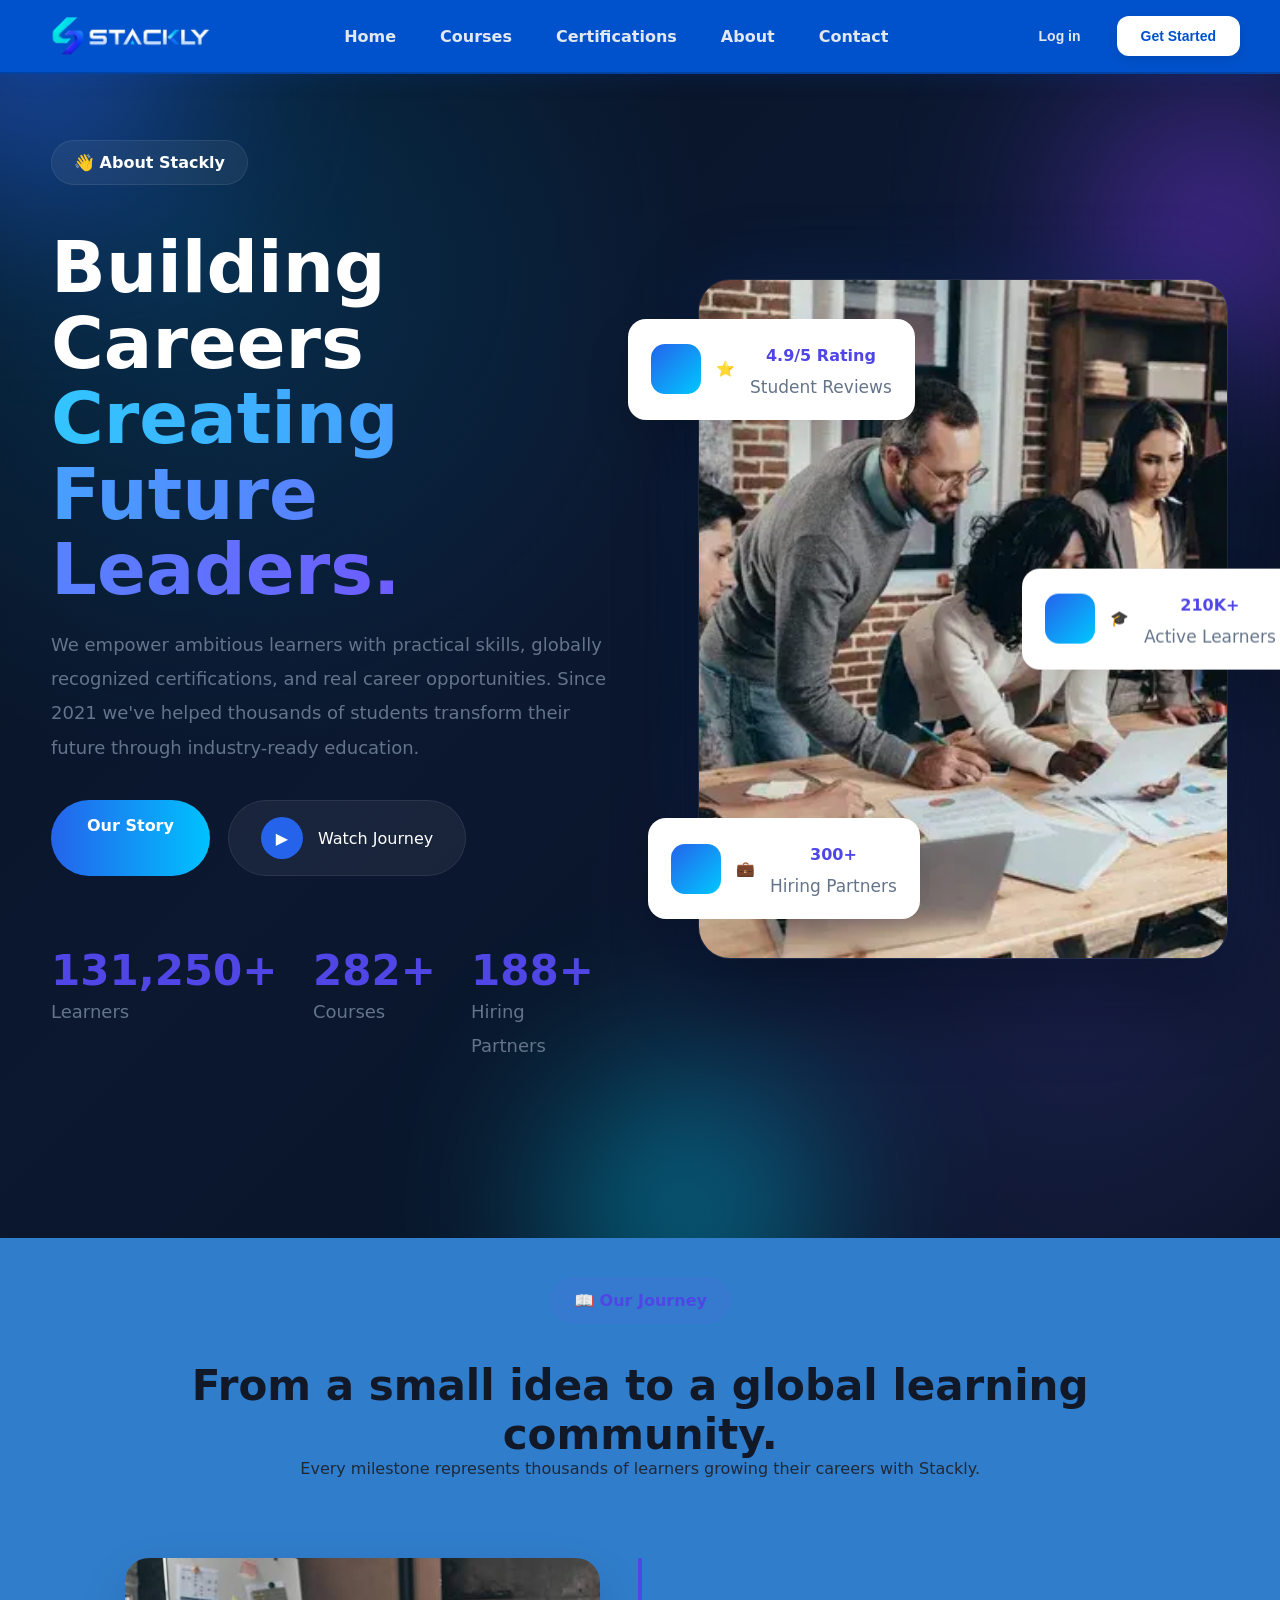
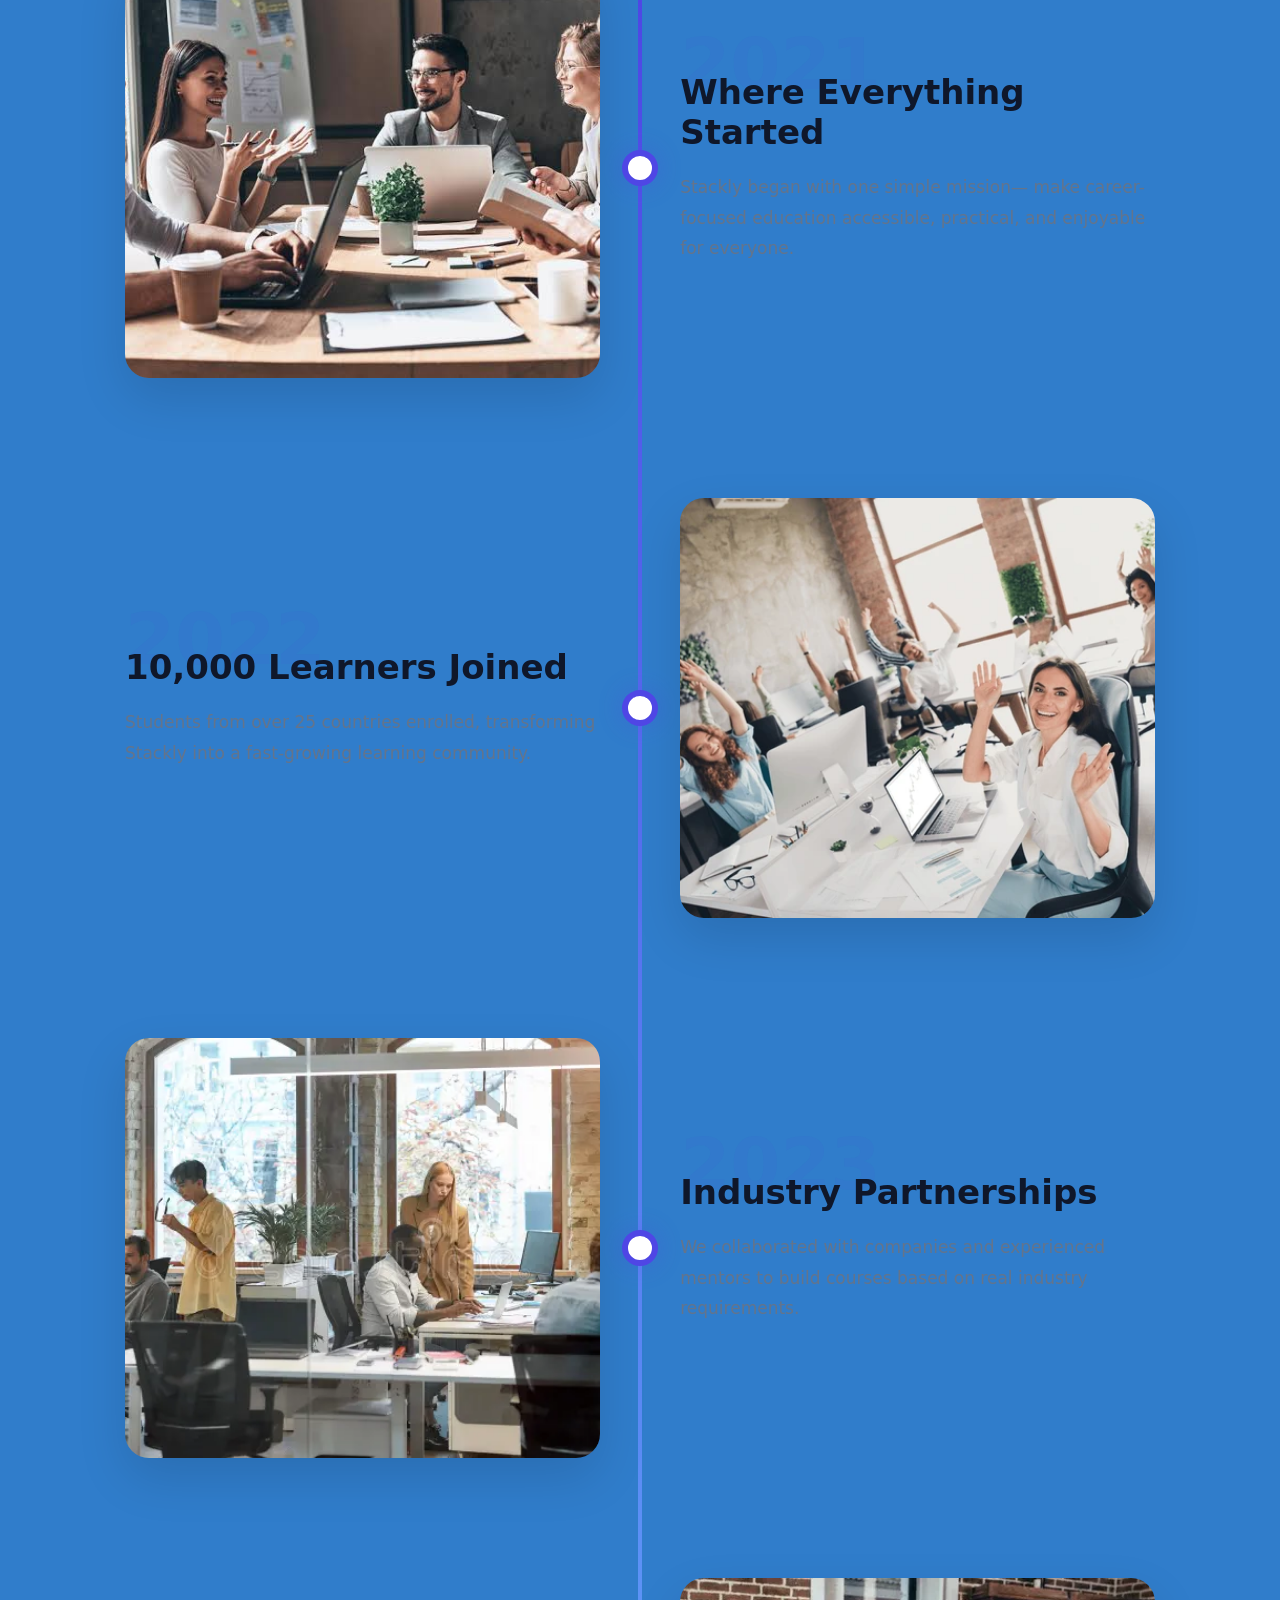
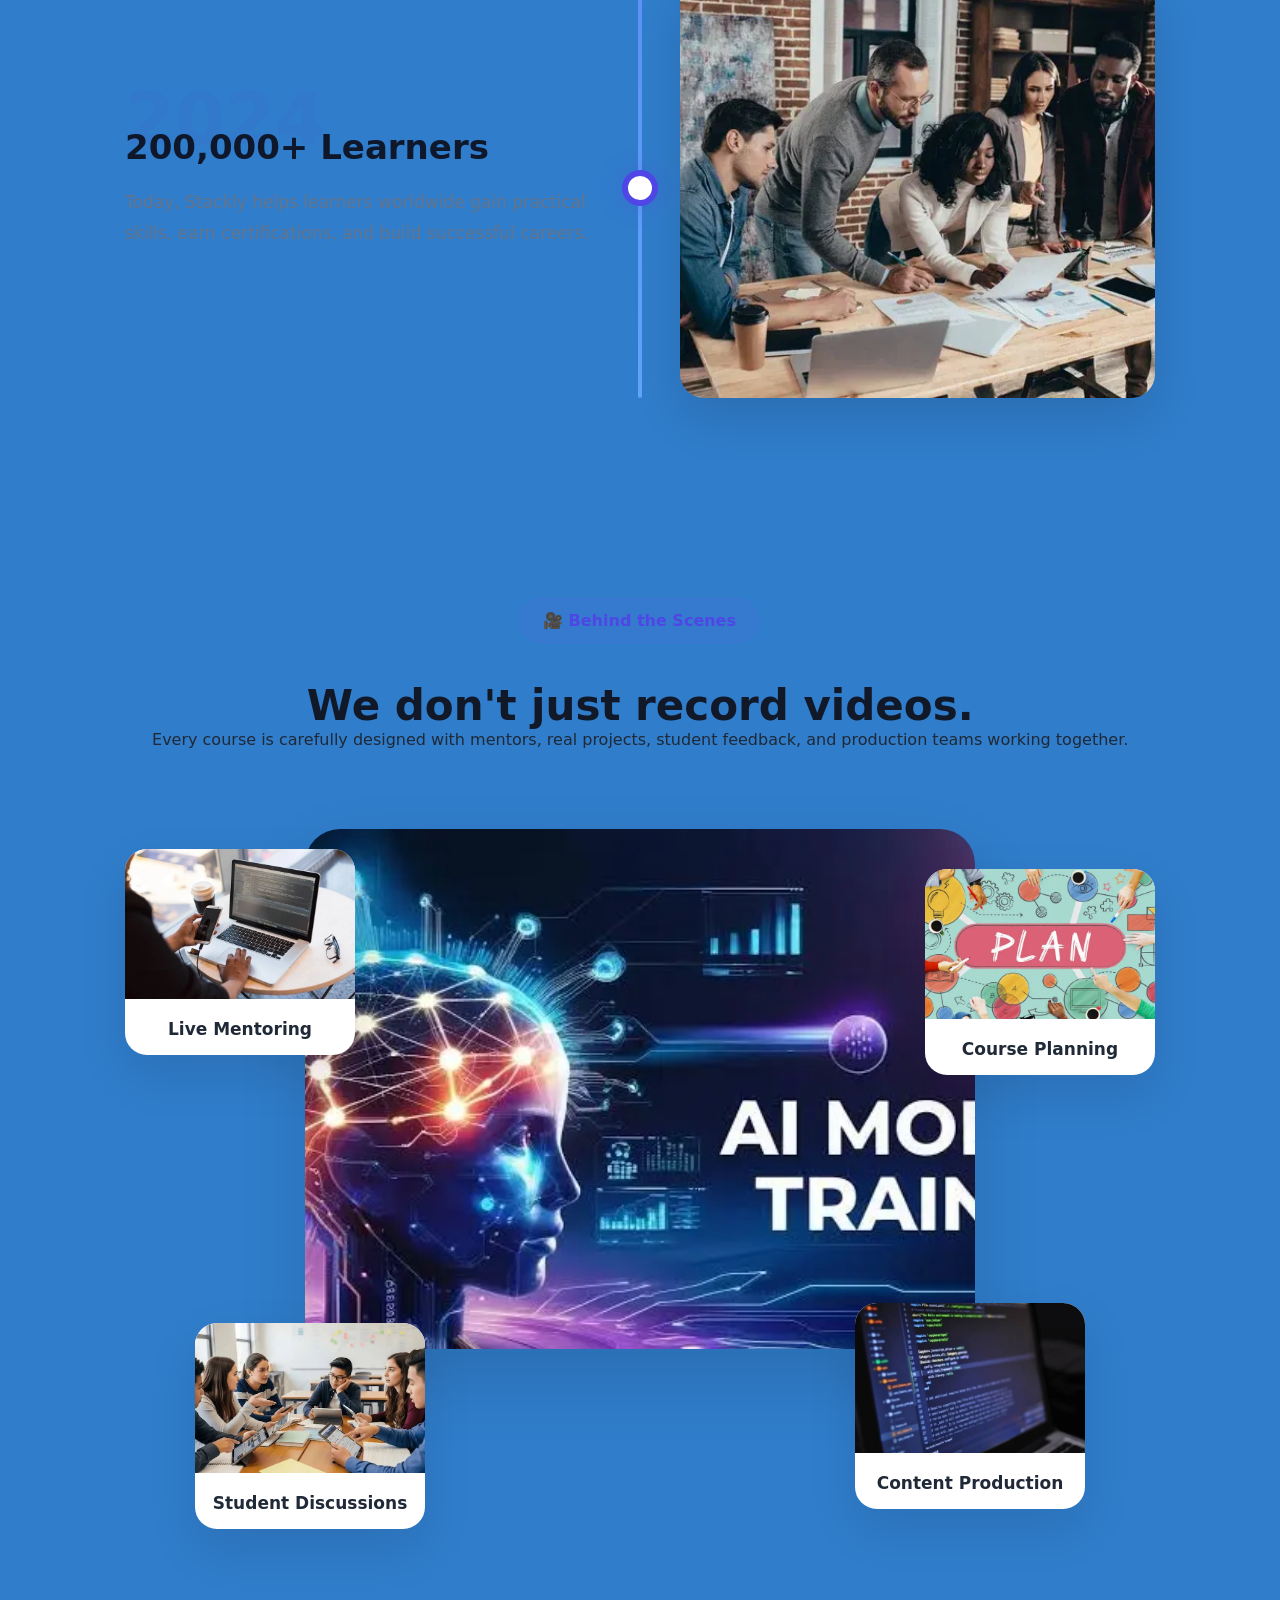
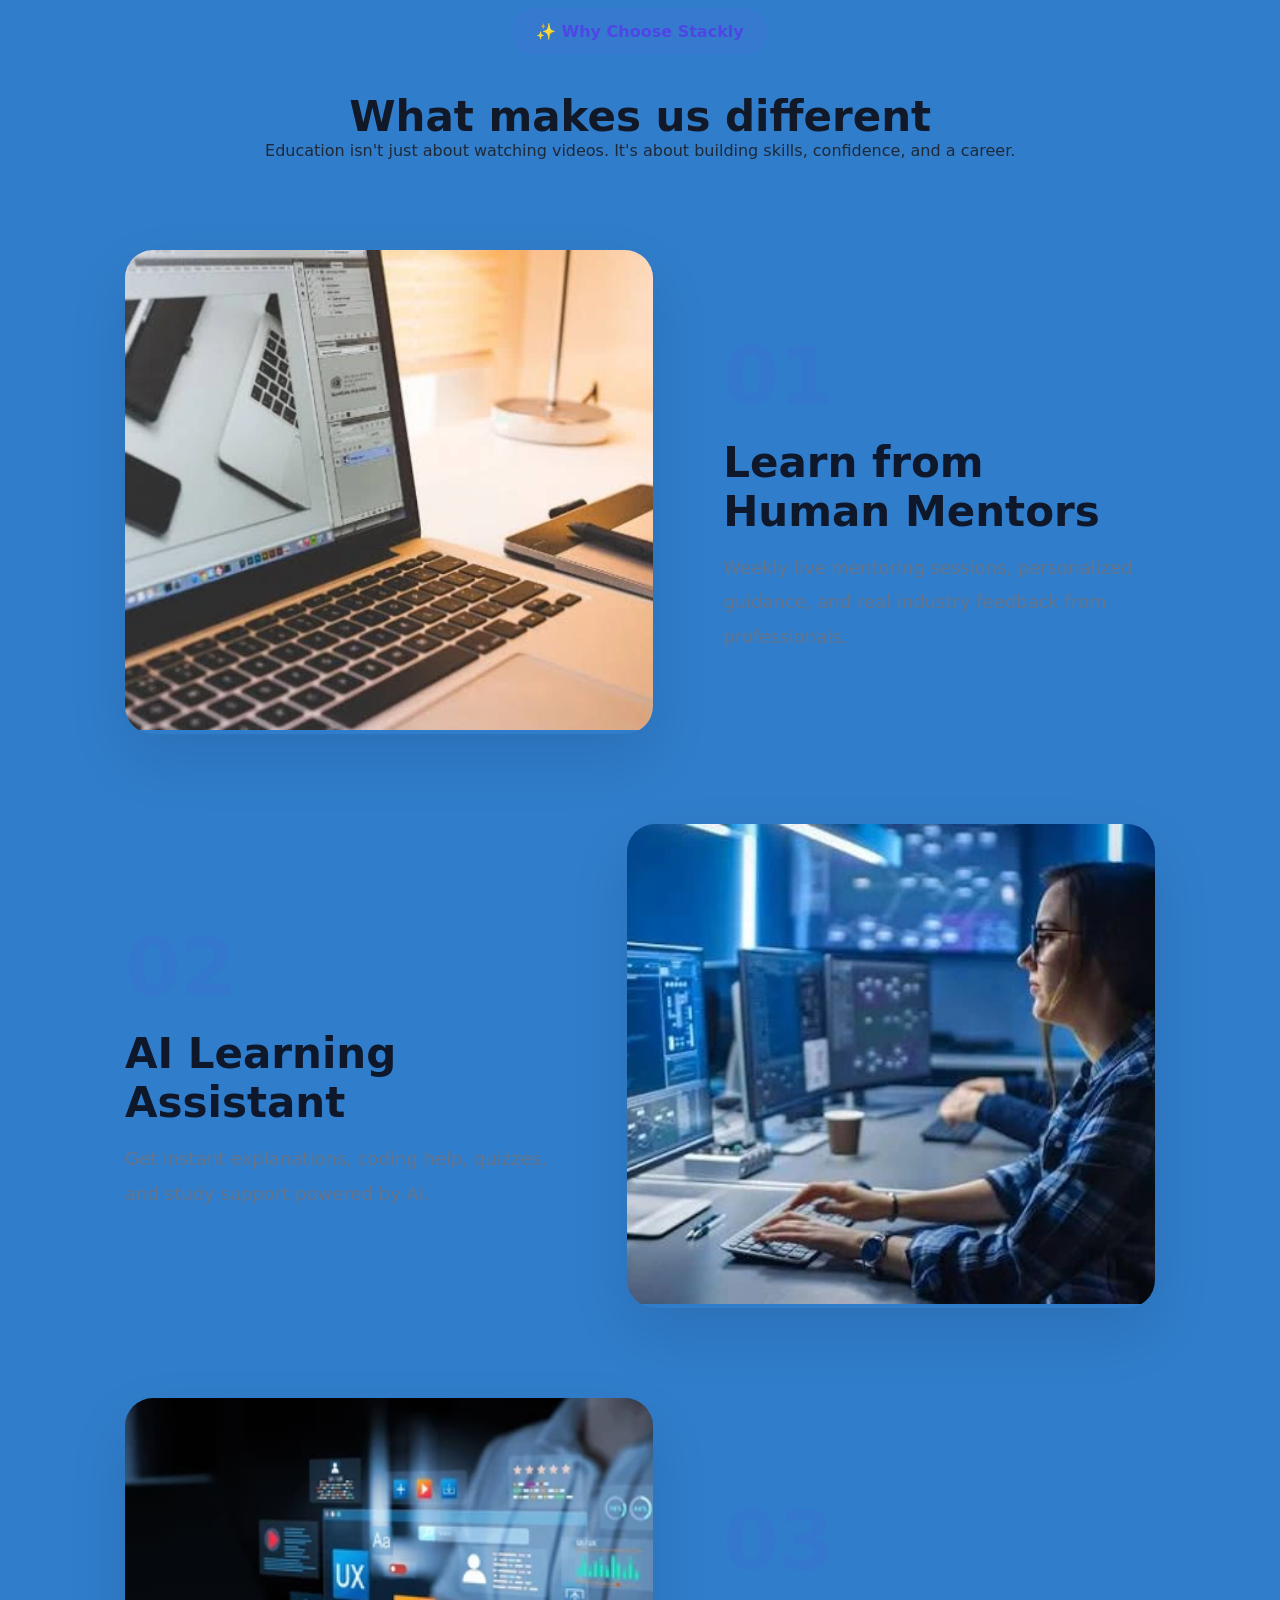
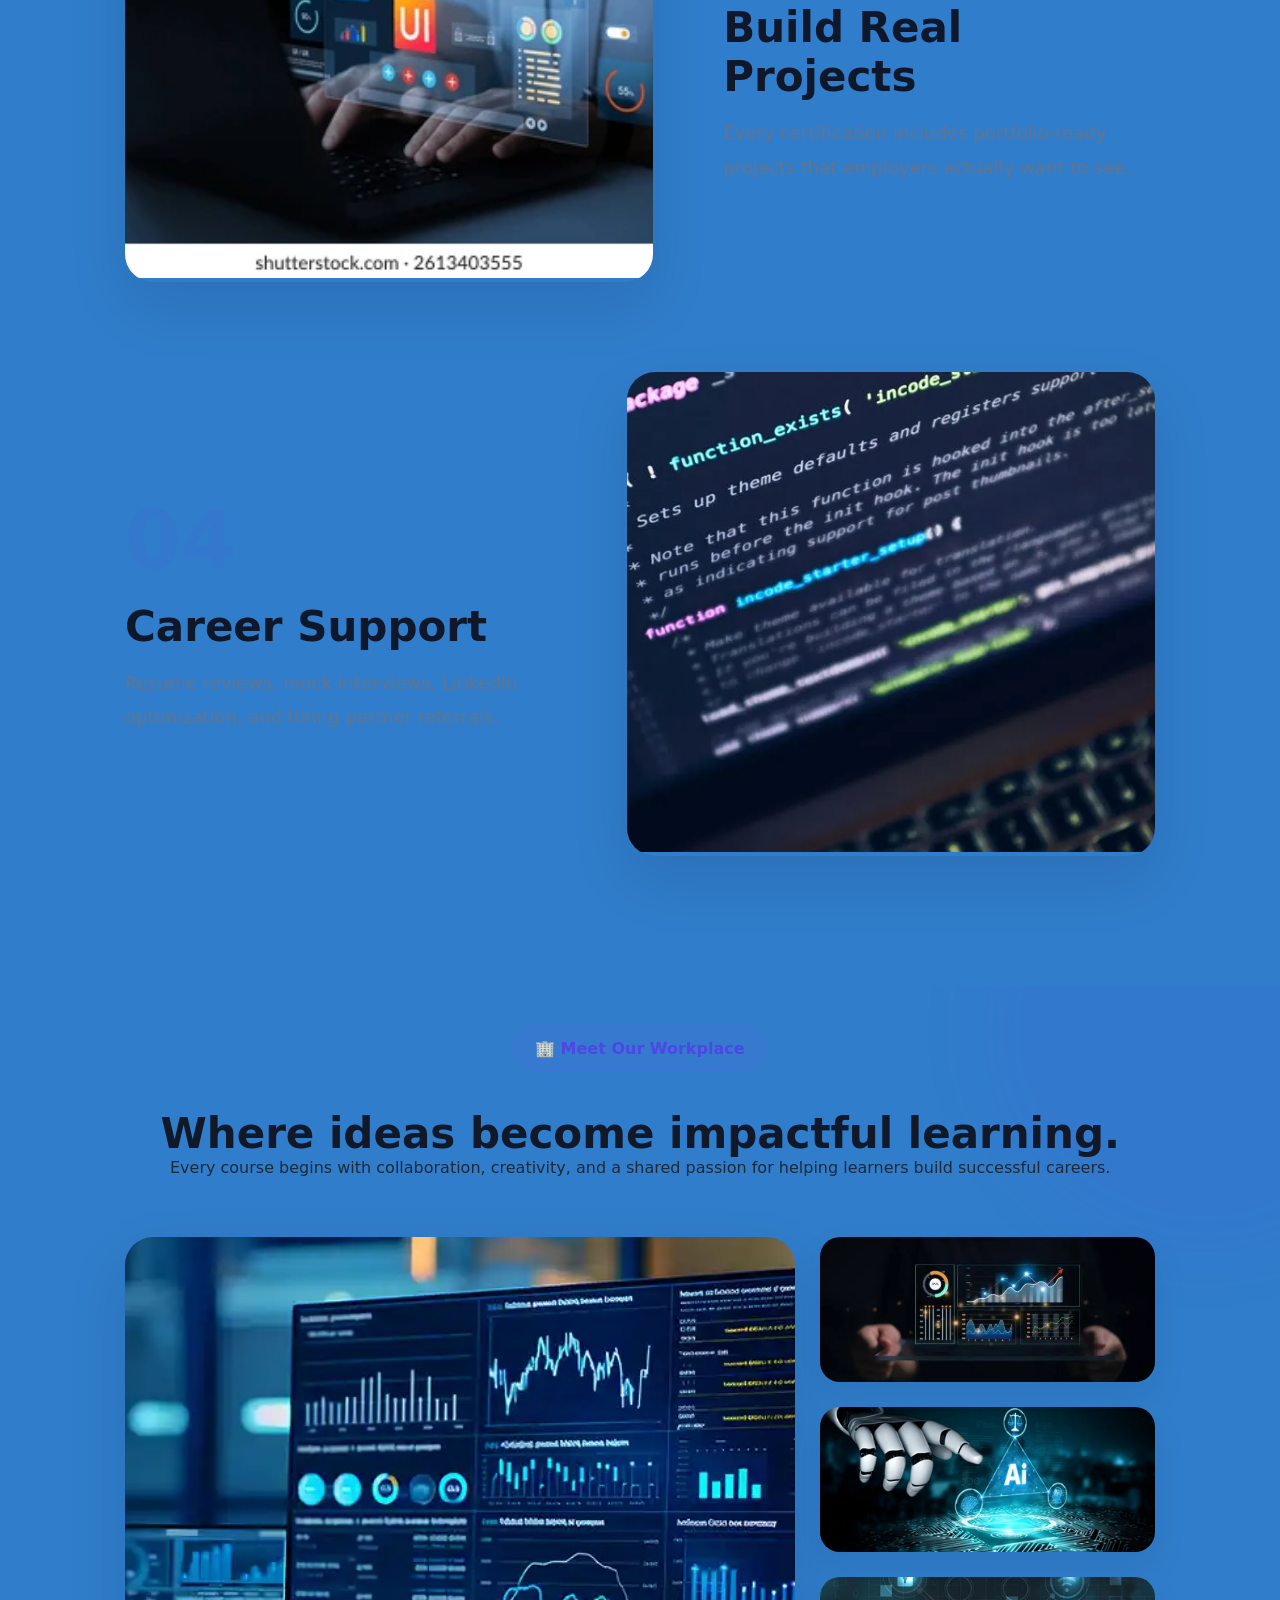
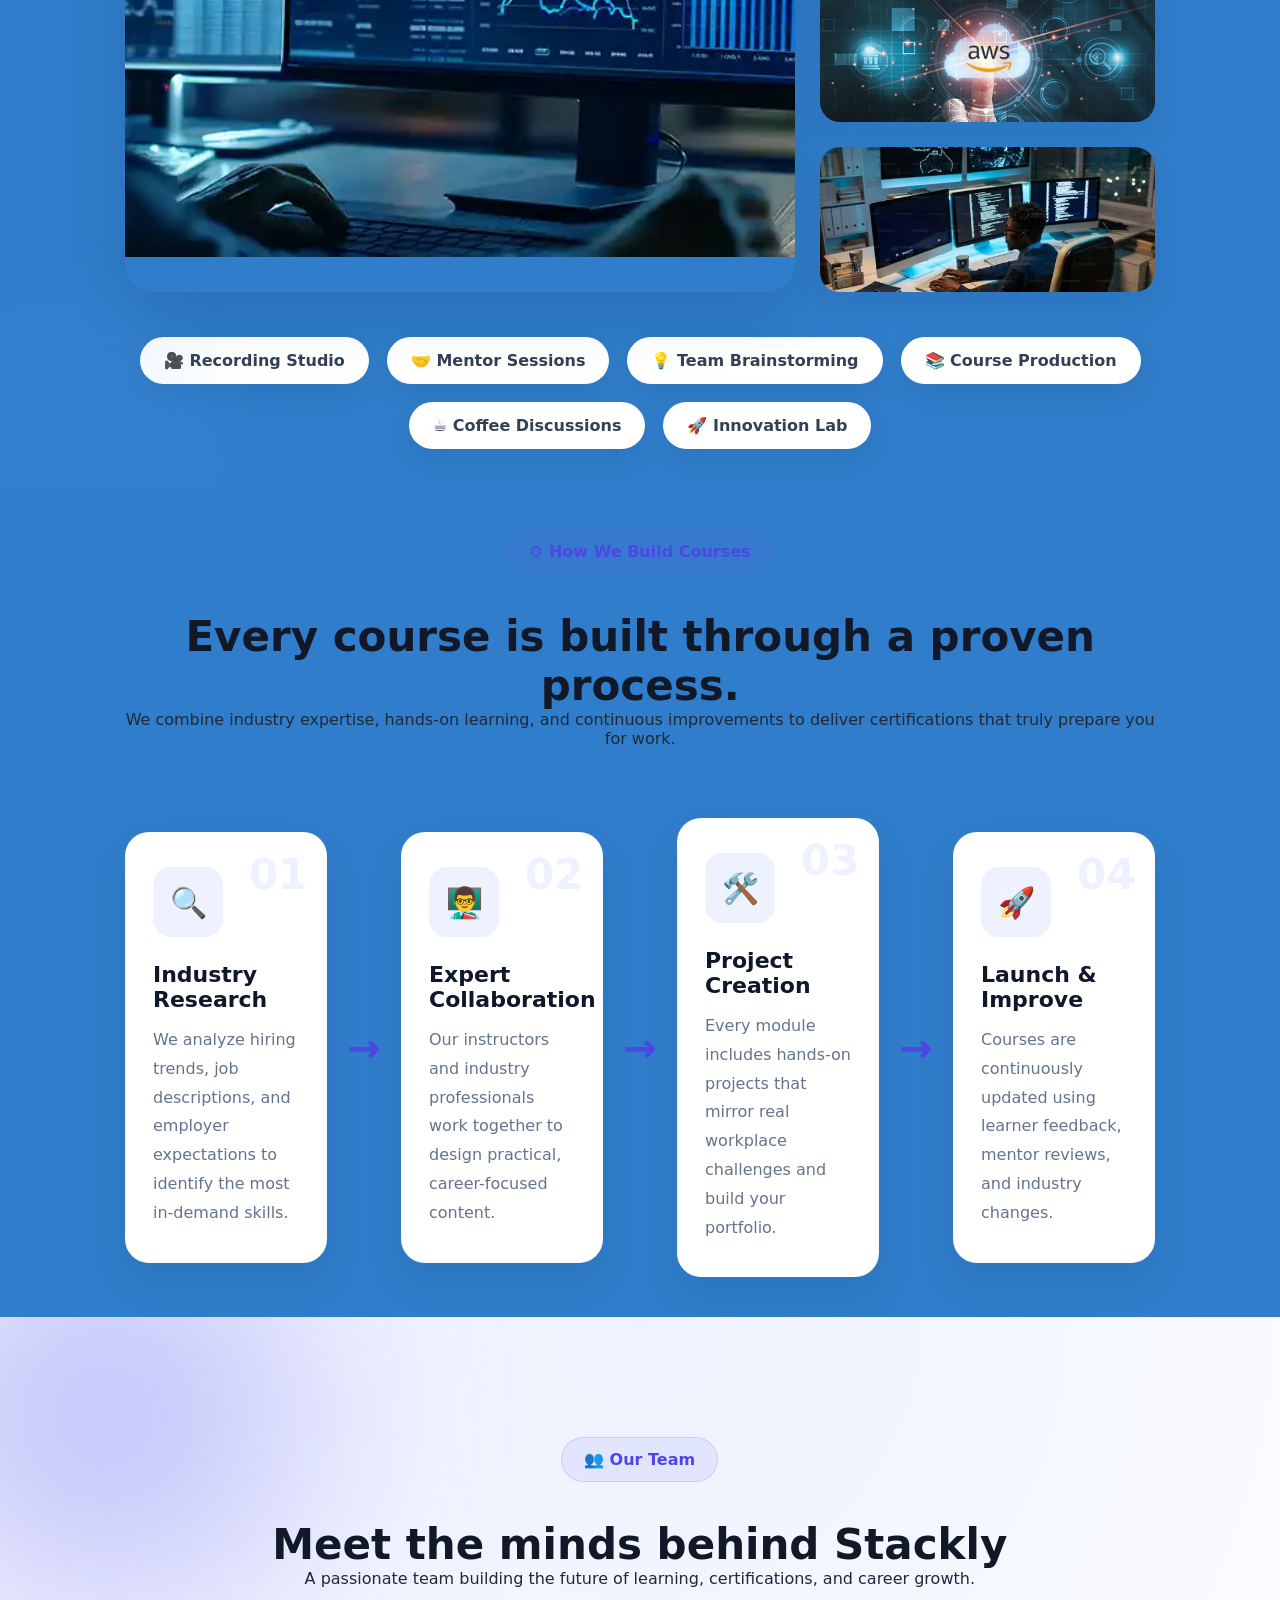
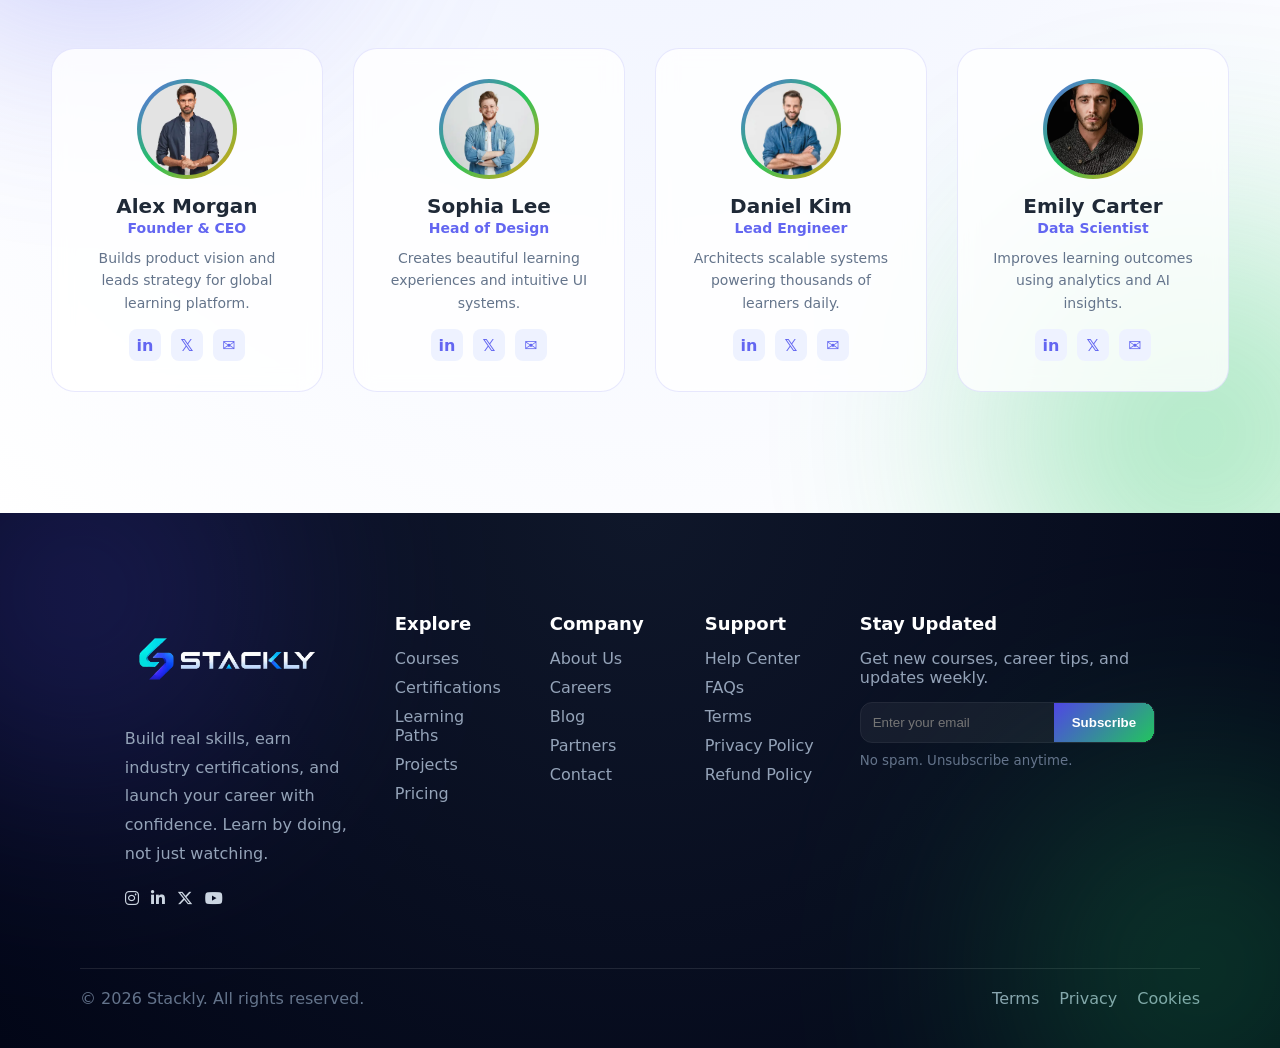
==== commit e4951033: "." ====
--- a/about.html
+++ b/about.html
@@ -39,6 +39,16 @@
             <a href="certifications.html">Certifications</a>
             <a href="about.html">About</a>
             <a href="contact.html">Contact</a>
+
+             <div class="mobile-auth">
+               <button class="mobile-btn primary" onclick="openAuth()">
+                   Get Started
+               </button>
+
+               <button class="mobile-btn ghost" onclick="openAuth()">
+                    Log In
+               </button>
+           </div>
         </nav>
 
         <div class="nav-cta">
--- a/css/common.css
+++ b/css/common.css
@@ -125,6 +125,11 @@
 .btn-ghost {
     background: none;
     color: #e2e8f0;
+    
+}
+
+button {
+  cursor: pointer;
 }
 
 .btn-ghost:hover {
@@ -161,6 +166,10 @@
     font-size: 24px;
     cursor: pointer;
     transition: background 0.2s;
+}
+
+.mobile-auth{
+    display: none;
 }
 
 /* ===================================================
@@ -260,7 +269,7 @@
     /* ===================================================
        8. AUTH INJECTED BUTTONS (STACKED VIA ORDER IN MENU)
        =================================================== */
-    .nav-links::before {
+    /* .nav-links::before {
         content: 'Get Started';
         display: flex;
         align-items: center;
@@ -295,7 +304,35 @@
         cursor: pointer;
         box-sizing: border-box;
         order: 7;
-    }
+    } */
+
+    .mobile-auth {
+    display: flex;
+    flex-direction: column;
+    gap: 12px;
+    margin-top: 20px;
+    width: 100%;
+}
+
+.mobile-btn {
+    width: 100%;
+    padding: 12px;
+    border-radius: 10px;
+    font-weight: 700;
+    cursor: pointer;
+}
+
+.mobile-btn.primary {
+    background: #fff;
+    color: #0052cc;
+    border: none;
+}
+
+.mobile-btn.ghost {
+    background: transparent;
+    border: 2px solid #fff;
+    color: #fff;
+}
 
     /* ===================================================
        9. RESPONSIVE CONTACT PANEL & HEADING LAYOUT
--- a/auth/auth.css
+++ b/auth/auth.css
@@ -1,265 +1,349 @@
-/* General Layout & Background Setup */
+/* ===================================================
+   1. GLOBAL RESETS & THEME VARIABLES
+   =================================================== */
 body {
   margin: 0;
   padding: 0;
-  background-color: #0b1528;
   font-family: system-ui, -apple-system, BlinkMacSystemFont, 'Segoe UI', Roboto, sans-serif;
-}
-
-/* Modal Wrapper */
+  background-color: #307dcb;
+}
+
+/* ===================================================
+   2. MODAL BACKDROP & CONTAINER (BLUE-SHADED THEME)
+   =================================================== */
 .auth-modal {
-  display: flex;
+  position: fixed;
+  top: 0;
+  left: 0;
+  width: 100vw;
+  height: 100vh;
+  /* Premium Deep Blue/Navy Shade Backdrop Mask */
+  background: rgba(10, 25, 47, 0.75);
+  display: flex;
+  align-items: center;
   justify-content: center;
-  align-items: center;
-  min-height: 100vh;
-  background: radial-gradient(circle at center, #1a365d 0%, #0a1120 100%);
-  padding: 20px;
+  z-index: 2000;
+  opacity: 1;
+  backdrop-filter: blur(4px);
+  transition: opacity 0.25s ease;
+}
+
+.auth-modal.hidden {
+  opacity: 0;
+  pointer-events: none;
+  display: none;
+}
+
+/* Modern Card Layout Box Container */
+.auth-box {
+  background: #8eadf2;
+  width: 100%;
+  max-width: 440px;
+  border-radius: 20px;
+  box-shadow: 0 25px 50px -12px rgba(10, 25, 47, 0.3);
+  padding: 40px;
+  position: relative;
   box-sizing: border-box;
-}
-
-/* Hidden Utility class preserved for your JS */
-.auth-modal.hidden {
-  display: none !important;
-}
-
-/* Glassmorphic Blue container box */
-.auth-box {
-  background: rgba(15, 23, 42, 0.85);
-  border: 1px solid rgba(59, 130, 246, 0.2);
-  border-top: 4px solid #2563eb;
-  border-radius: 16px;
-  padding: 32px;
-  width: 100%;
-  max-width: 420px;
-  box-shadow: 0 20px 40px rgba(0, 0, 0, 0.4), 0 0 25px rgba(37, 99, 235, 0.15);
-  position: relative;
-  color: #f1f5f9;
-  box-sizing: border-box;
-}
-
-/* Close button style */
+  text-align: left;
+}
+
+/* Close Window Button Cross Icon */
 .auth-close {
   position: absolute;
-  top: 16px;
+  top: 20px;
   right: 20px;
+  background: #f1f5f9;
+  border: none;
+  width: 32px;
+  height: 32px;
+  border-radius: 50%;
+  color: #64748b;
+  font-size: 18px;
+  font-weight: bold;
+  cursor: pointer;
+  display: flex;
+  align-items: center;
+  justify-content: center;
+  transition: all 0.2s;
+  z-index: 10;
+}
+
+.auth-close:hover {
+  background: #e2e8f0;
+  color: #0f172a;
+}
+
+/* ===================================================
+   3. TAB SWITCH CONTROLS (SEGMENTED BLUE ACCENTS)
+   =================================================== */
+.auth-tabs {
+  display: flex;
+  background: #f1f5f9;
+  padding: 6px;
+  border-radius: 12px;
+  margin-bottom: 28px;
+}
+
+.tab {
+  flex: 1;
+  border: none;
   background: none;
-  border: none;
-  color: #94a3b8;
+  padding: 10px;
+  font-weight: 700;
+  font-size: 14px;
+  color: #64748b;
+  border-radius: 8px;
+  cursor: pointer;
+  transition: all 0.2s;
+}
+
+.tab.active {
+  background: #ffffff;
+  color: #0052cc; /* Core theme bright blue */
+  box-shadow: 0 4px 10px rgba(0, 82, 204, 0.08);
+}
+
+/* Form block visibility controls */
+.auth-form {
+  display: none;
+}
+
+.auth-form.active {
+  display: block;
+}
+
+.auth-form h2 {
   font-size: 24px;
-  cursor: pointer;
-  transition: color 0.2s ease;
-}
-
-.auth-close:hover {
-  color: #ef4444;
-}
-
-/* Navigation Form Tabs */
-.auth-tabs {
-  display: flex;
-  gap: 10px;
-  margin-bottom: 24px;
-  border-bottom: 1px solid rgba(255, 255, 255, 0.1);
-  padding-bottom: 8px;
-}
-
-.auth-tabs .tab {
-  background: none;
-  border: none;
-  color: #94a3b8;
-  font-size: 16px;
-  font-weight: 500;
-  padding: 8px 16px;
-  cursor: pointer;
-  transition: all 0.2s ease;
-}
-
-.auth-tabs .tab.active {
-  color: #3b82f6;
-  font-weight: 600;
-  border-bottom: 2px solid #3b82f6;
-}
-
-/* Core Form Configuration */
-.auth-form {
-  display: none; /* Controlled via your existing JS */
-  flex-direction: column;
-  gap: 16px;
-}
-
-.auth-form.active {
-  display: flex;
-}
-
-.auth-form h2 {
-  margin: 0 0 4px 0;
-  font-size: 24px;
-  font-weight: 600;
-  color: #ffffff;
-}
-
-/* Modern Input and Selector fields */
+  font-weight: 800;
+  color: #0f172a;
+  margin: 0 0 20px 0;
+}
+
+/* ===================================================
+   4. INPUT CONTROLS & FORM WRAPPERS
+   =================================================== */
 .auth-form input[type="text"],
 .auth-form input[type="email"],
 .auth-form input[type="password"],
 .auth-form select {
   width: 100%;
-  padding: 12px;
-  background: rgba(30, 41, 59, 0.7);
-  border: 1px solid rgba(59, 130, 246, 0.3);
-  border-radius: 8px;
-  color: #ffffff;
-  font-size: 14px;
+  padding: 12px 16px;
+  margin-bottom: 16px;
+  border: 2px solid #e2e8f0;
+  background: #f8fafc;
+  border-radius: 12px;
+  font-size: 15px;
+  color: #0f172a;
   outline: none;
   box-sizing: border-box;
-  transition: border-color 0.2s ease, box-shadow 0.2s ease;
+  transition: all 0.2s;
 }
 
 .auth-form input:focus,
 .auth-form select:focus {
-  border-color: #3b82f6;
-  box-shadow: 0 0 0 2px rgba(59, 130, 246, 0.2);
-}
-
-/* Custom Dropdown options wrapper */
-.auth-form select option {
-  background: #0f172a;
-  color: #ffffff;
-}
-
-/* Password Layout with the Eye Toggle inside */
+  border-color: #0052cc;
+  background: #ffffff;
+  box-shadow: 0 0 0 4px rgba(0, 82, 204, 0.1);
+}
+
+/* Password field with absolute eye positioning */
 .password-field {
   position: relative;
   width: 100%;
 }
 
 .password-field input {
-  padding-right: 40px !important;
+  padding-right: 44px !important; /* Make room so text never goes under eye */
 }
 
 .password-field .eye {
   position: absolute;
-  right: 12px;
-  top: 50%;
+  right: 16px;
+  top: 38%;
   transform: translateY(-50%);
-  cursor: pointer;
   color: #94a3b8;
+  cursor: pointer;
+  font-size: 16px;
   user-select: none;
-  transition: color 0.2s ease;
+  transition: color 0.2s;
 }
 
 .password-field .eye:hover {
-  color: #3b82f6;
-}
-
-/* Alert Warnings/Hints */
+  color: #475569;
+}
+
+/* Password Hint Error Spaces */
 .password-hint {
   font-size: 13px;
   color: #ef4444;
-}
-
-/* Row elements (Remember Me / Forgot password link) */
+  margin-top: -8px;
+  margin-bottom: 12px;
+  min-height: 18px;
+}
+
+/* ===================================================
+   5. REMEMBER ME / FORGOT ROWS & SOCIAL OVERLAYS
+   =================================================== */
 .row {
   display: flex;
   justify-content: space-between;
   align-items: center;
   font-size: 14px;
+  margin-bottom: 24px;
 }
 
 .remember-label {
   display: flex;
   align-items: center;
-  gap: 6px;
+  gap: 8px;
+  cursor: pointer;
+  color: #475569;
+  font-weight: 500;
+}
+
+.remember-label input {
+  width: 16px;
+  height: 16px;
+  accent-color: #0052cc;
+  margin: 0;
+}
+
+.row a {
+  color: #0052cc;
+  font-weight: 600;
+  text-decoration: none;
+}
+
+.row a:hover {
+  text-decoration: underline;
+}
+
+/* Primary Action Authentication Button */
+.btn-auth {
+  width: 100%;
+  padding: 14px;
+  background: #0052cc; /* Bright Courses Theme Blue */
+  border: none;
+  border-radius: 12px;
+  color: #ffffff;
+  font-weight: 700;
+  font-size: 16px;
+  cursor: pointer;
+  box-shadow: 0 4px 12px rgba(0, 82, 204, 0.2);
+  transition: all 0.2s ease;
+}
+
+.btn-auth:hover {
+  background: #0043a4;
+  transform: translateY(-1px);
+  box-shadow: 0 6px 16px rgba(0, 82, 204, 0.3);
+}
+
+/* Modern OR Swapped Split Divider Line */
+.divider {
+  display: flex;
+  align-items: center;
+  text-align: center;
+  margin: 20px 0;
   color: #94a3b8;
-  cursor: pointer;
-}
-
-.remember-label input[type="checkbox"] {
-  accent-color: #2563eb;
-  cursor: pointer;
-}
-
-.row a {
-  color: #3b82f6;
-  text-decoration: none;
-  font-weight: 500;
-  transition: color 0.2s ease;
-}
-
-.row a:hover {
-  color: #60a5fa;
-  text-decoration: underline;
-}
-
-/* Premium Primary Button Styling */
-.btn-auth {
-  width: 100%;
-  padding: 12px;
-  background: #2563eb;
-  color: #ffffff;
-  border: none;
-  border-radius: 8px;
-  font-size: 16px;
-  font-weight: 600;
-  cursor: pointer;
-  transition: background 0.2s ease, transform 0.1s ease;
-  box-shadow: 0 4px 12px rgba(37, 99, 235, 0.3);
-}
-
-.btn-auth:hover {
-  background: #1d4ed8;
-}
-
-.btn-auth:active {
-  transform: scale(0.98);
-}
-
-/* Elegant Text Divider Styles */
-.divider {
-  display: flex;
-  align-items: center;
-  text-align: center;
-  color: #64748b;
   font-size: 12px;
   font-weight: 600;
-  margin: 8px 0;
-}
-
-.divider::before,
+  letter-spacing: 0.05em;
+}
+
+.divider::before, 
 .divider::after {
   content: '';
   flex: 1;
-  height: 1px;
-  background: rgba(255, 255, 255, 0.1);
-}
-
-.divider::before {
-  margin-right: 10px;
-}
-
-.divider::after {
-  margin-left: 10px;
-}
-
-/* Social Google Button Styling */
+  border-bottom: 1px solid #e2e8f0;
+}
+
+.divider::before { margin-right: 12px; }
+.divider::after { margin-left: 12px; }
+
+/* Elegant White Google Button Row */
 .google-btn {
   width: 100%;
-  padding: 11px;
-  background: transparent;
-  color: #ffffff;
-  border: 1px solid rgba(255, 255, 255, 0.2);
-  border-radius: 8px;
-  font-size: 14px;
-  font-weight: 500;
-  cursor: pointer;
   display: flex;
   align-items: center;
   justify-content: center;
-  gap: 8px;
-  transition: background 0.2s ease, border-color 0.2s ease;
+  gap: 10px;
+  padding: 12px;
+  background: #ffffff;
+  border: 2px solid #e2e8f0;
+  border-radius: 12px;
+  font-weight: 600;
+  font-size: 15px;
+  color: #334155;
+  cursor: pointer;
+  transition: all 0.2s;
 }
 
 .google-btn:hover {
-  background: rgba(255, 255, 255, 0.05);
-  border-color: rgba(255, 255, 255, 0.4);
+  background: #f8fafc;
+  border-color: #cbd5e1;
+}
+
+/* ===================================================
+   6. RESPONSIVE OPTIMIZATION: FULL-HEIGHT MOBILE
+   =================================================== */
+@media (max-width: 480px) {
+  /* Forces card block to perfectly adapt to full viewport device size specs */
+  .auth-box {
+    max-width: 90vw;
+    height: 80vh;
+    border-radius: 10px;
+    padding: 70px 24px 30px 24px;
+    display: flex;
+    flex-direction: column;
+    justify-content: flex-start;
+    overflow-y: auto;
+  }
+
+  .auth-close {
+    top: 16px;
+    right: 16px;
+  }
+
+  /* Structural font reduction algorithms preventing any scrolling compression break points */
+  .auth-form h2 {
+    font-size: 21px;
+    margin-bottom: 16px;
+  }
+
+  .auth-form input[type="text"],
+  .auth-form input[type="email"],
+  .auth-form input[type="password"],
+  .auth-form select {
+    padding: 10px 14px;
+    font-size: 14px;
+    margin-bottom: 12px;
+  }
+
+  .password-field .eye {
+    font-size: 15px;
+  }
+
+  .auth-tabs {
+    margin-bottom: 20px;
+  }
+
+  .row {
+    font-size: 13px;
+    margin-bottom: 20px;
+  }
+
+  .btn-auth {
+    padding: 12px;
+    font-size: 15px;
+  }
+
+  .divider {
+    margin: 14px 0;
+  }
+
+  .google-btn {
+    padding: 11px;
+    font-size: 14px;
+  }
 }
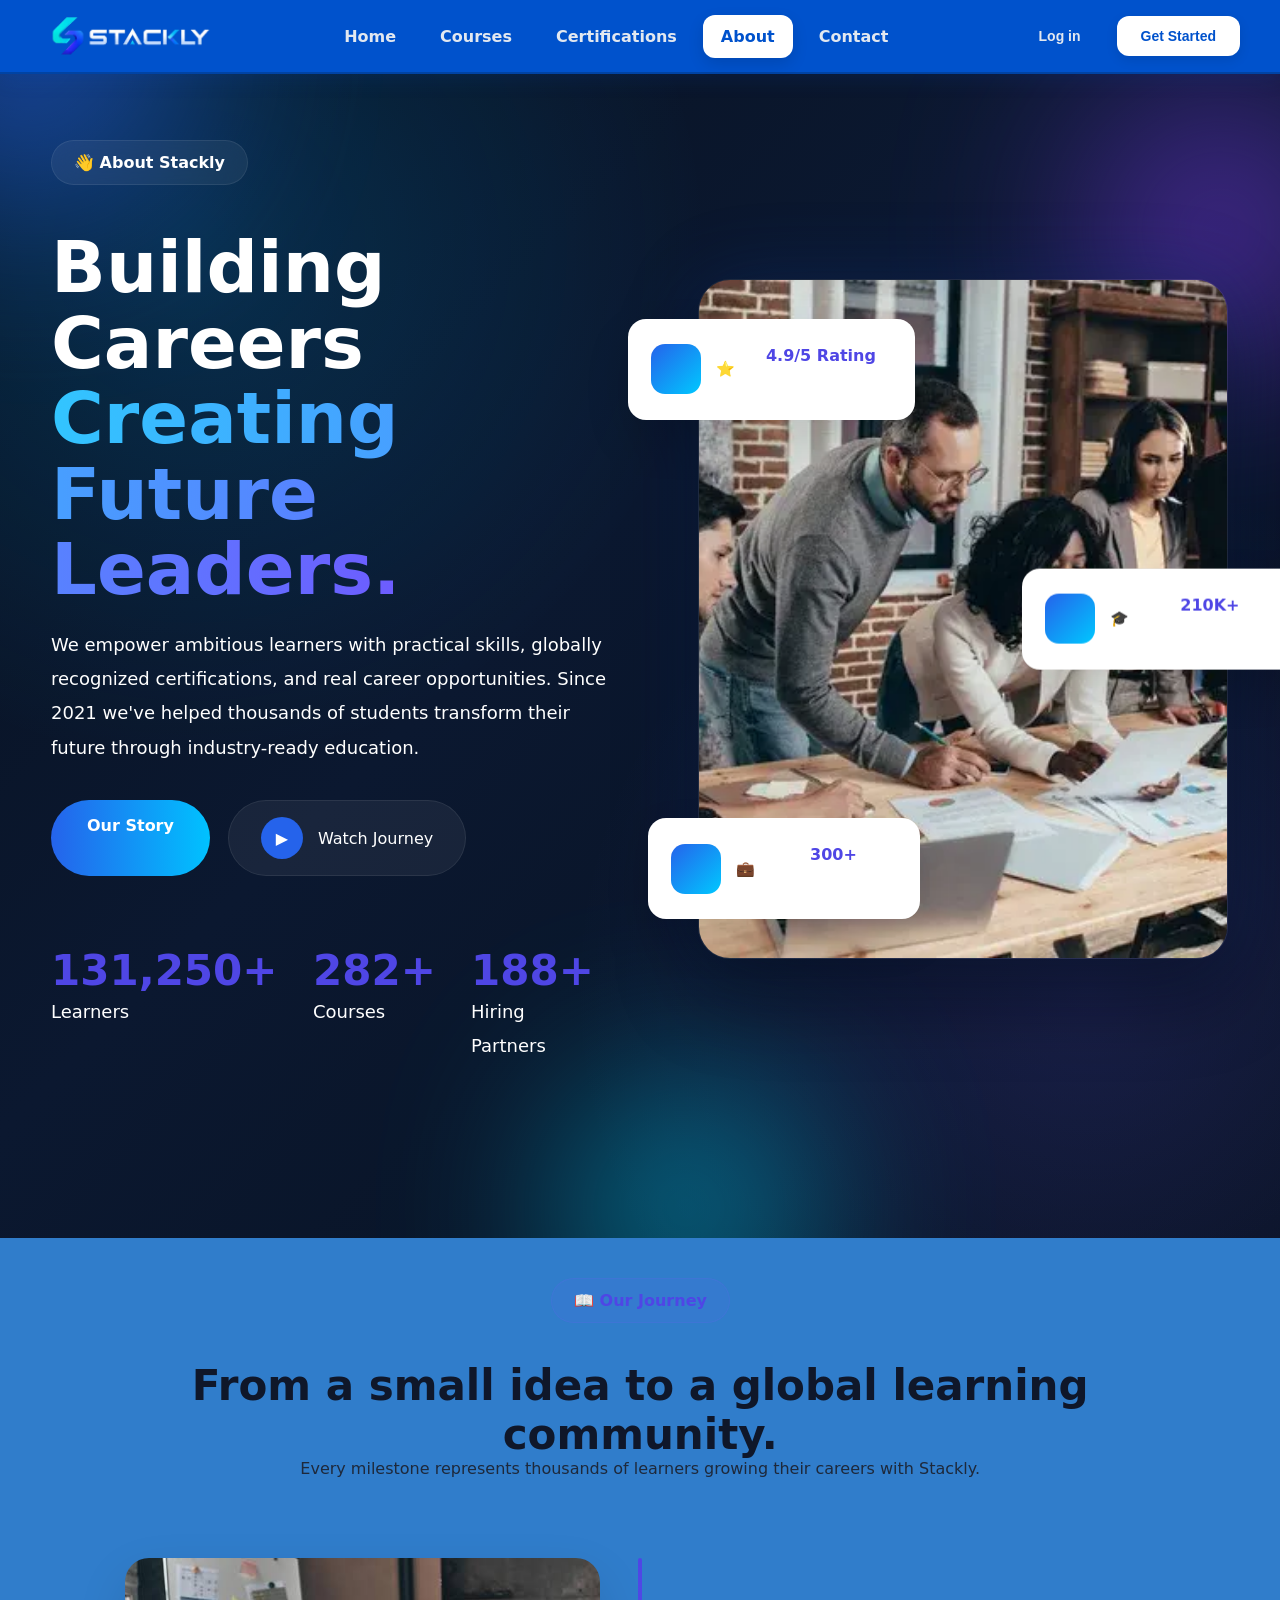
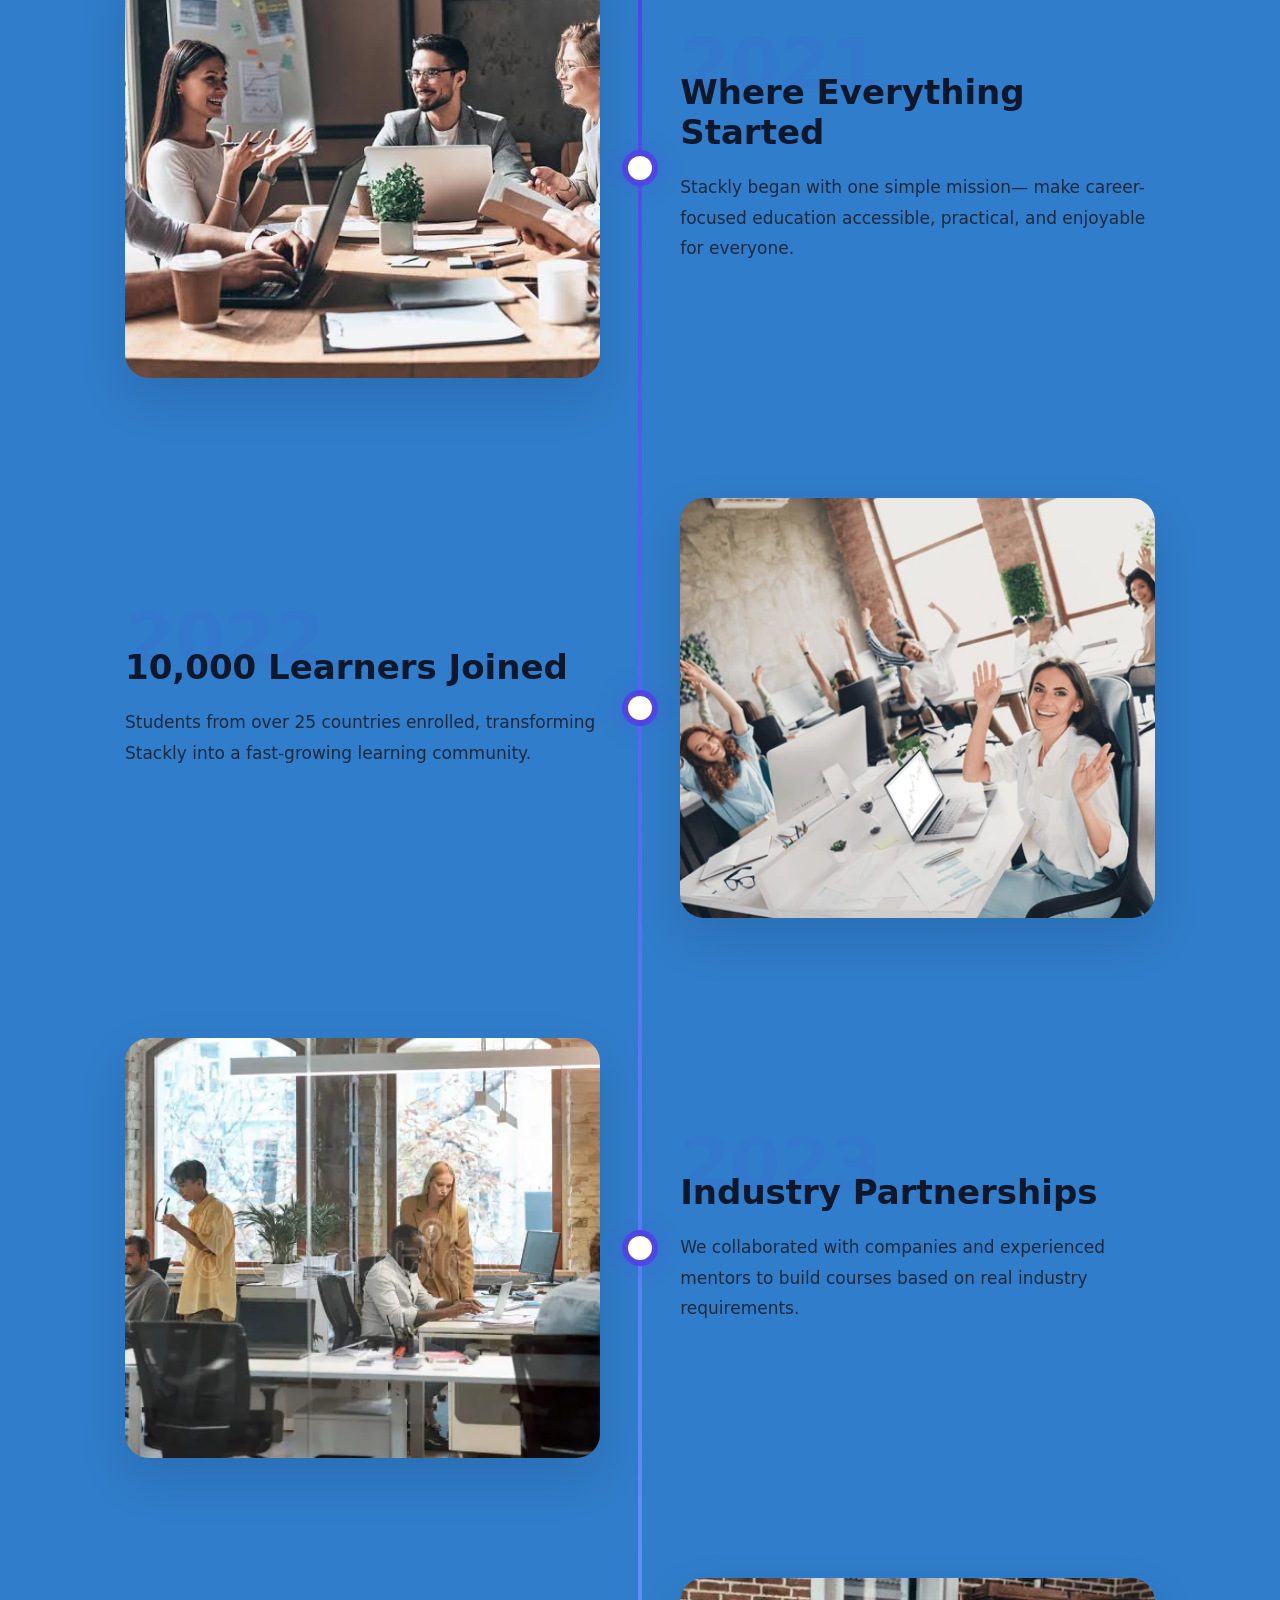
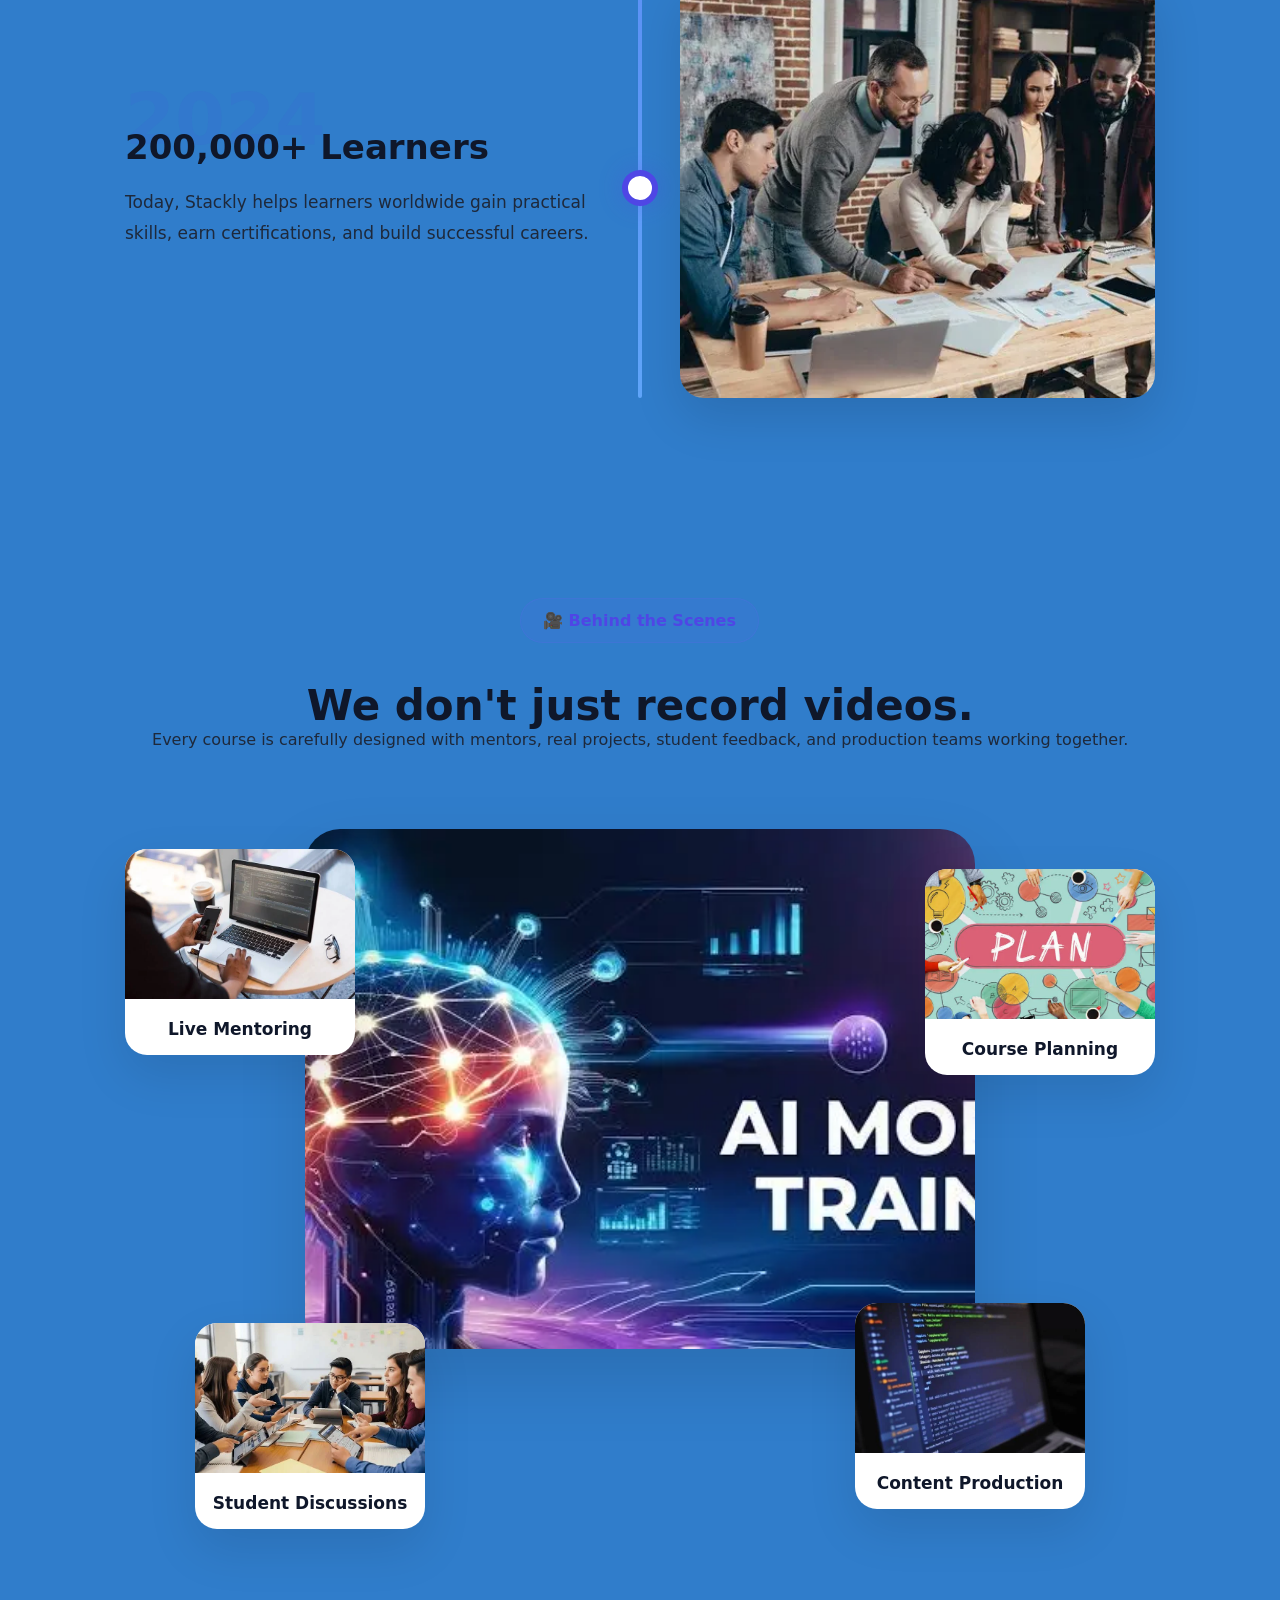
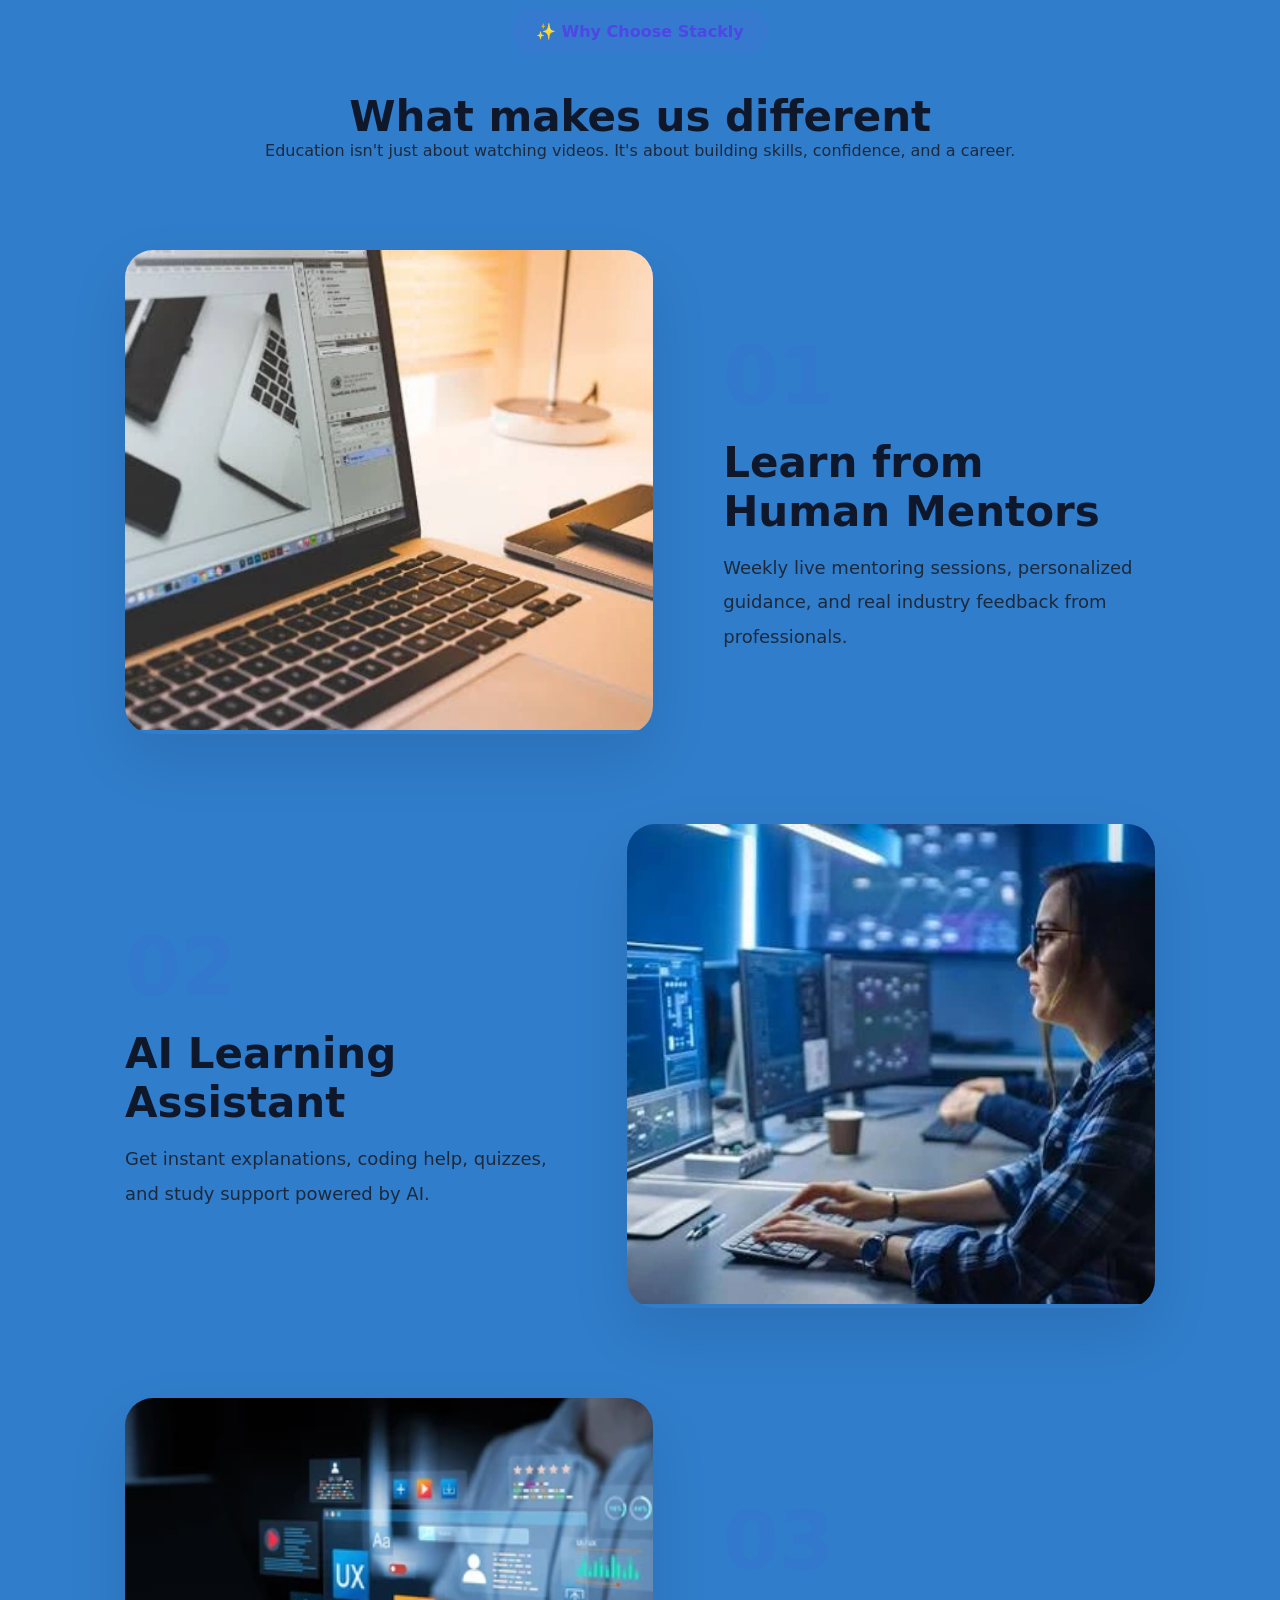
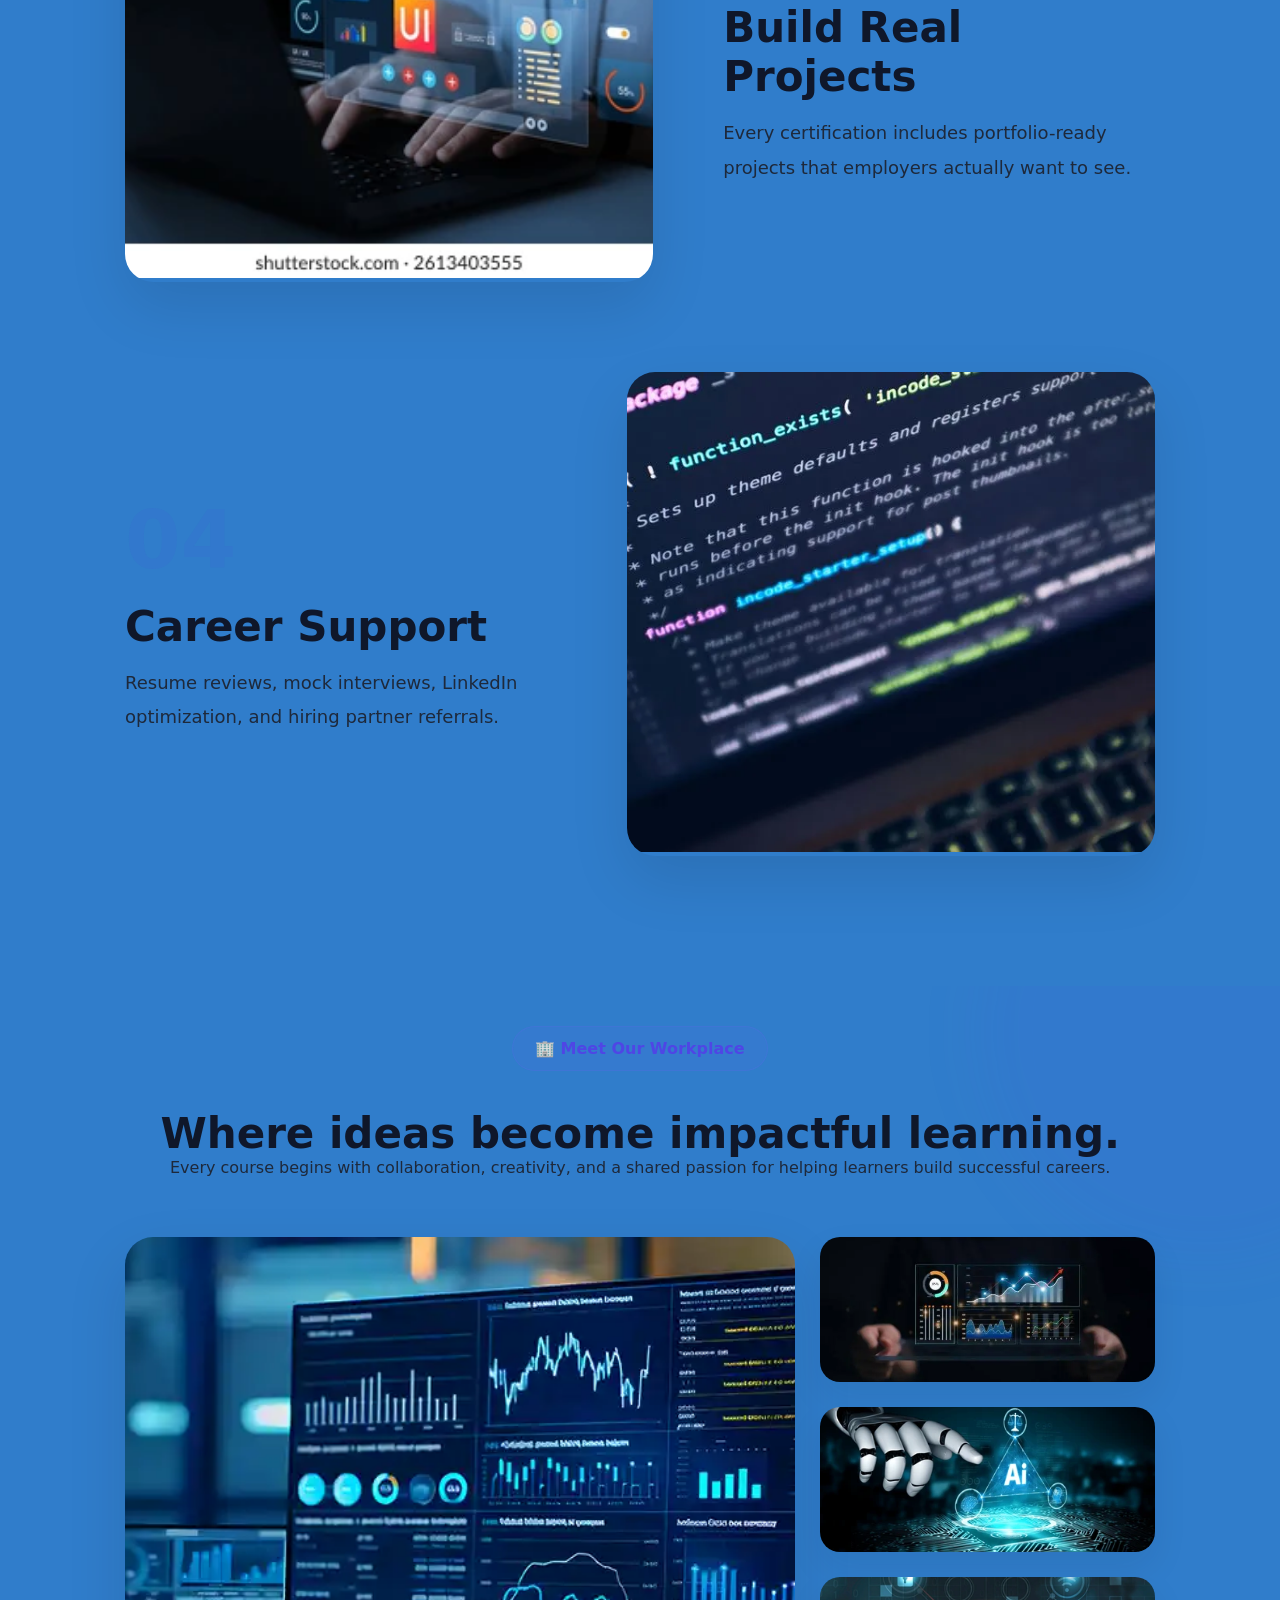
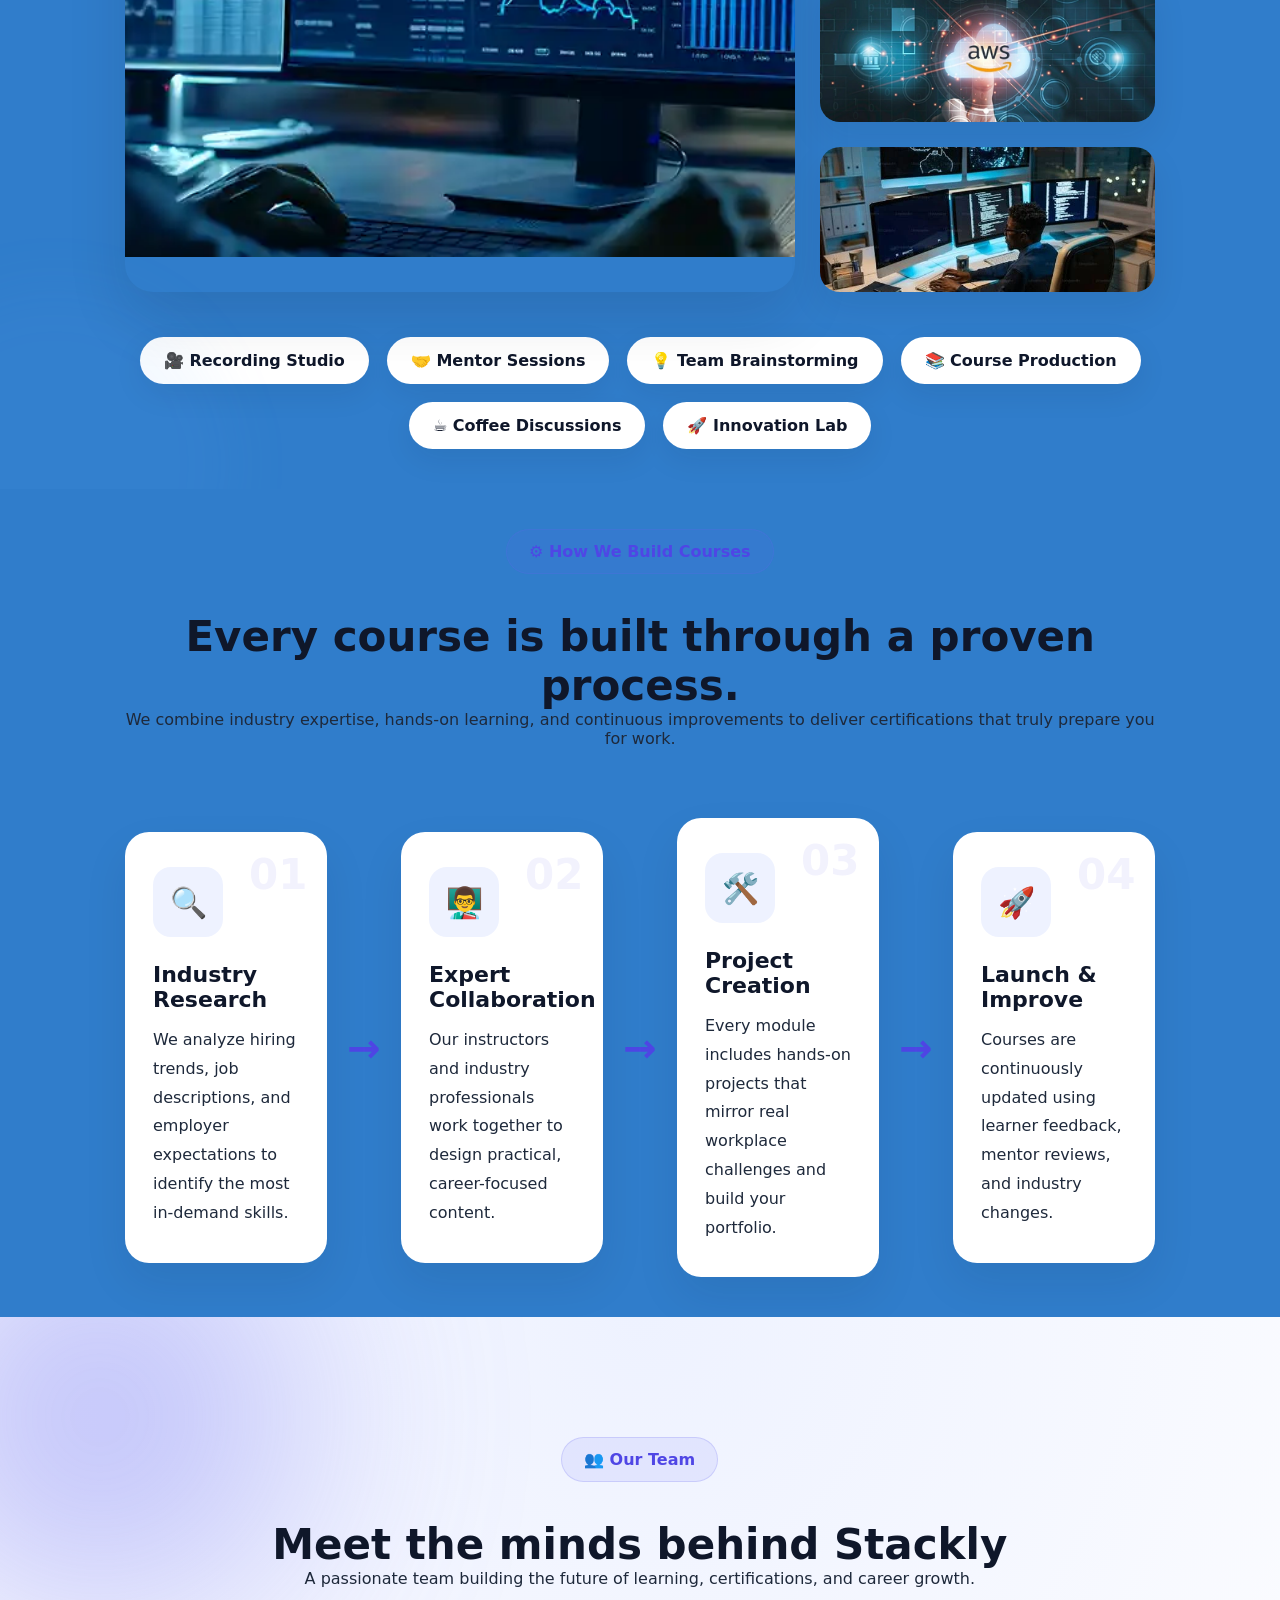
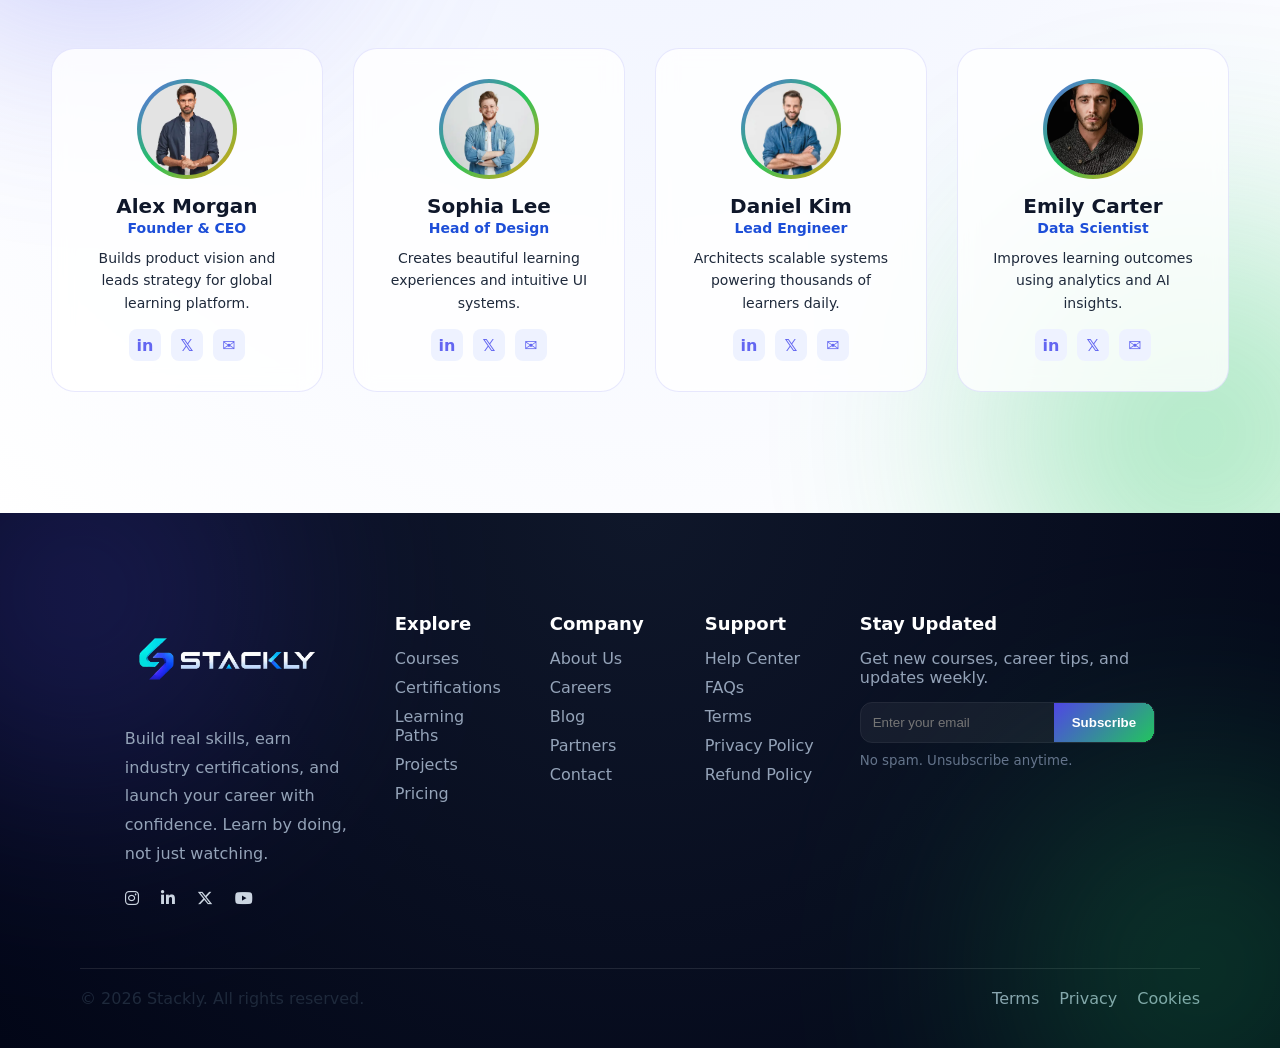
==== commit 6b5b650c: "bug-fixes1" ====
--- a/about.html
+++ b/about.html
@@ -37,7 +37,7 @@
             <a href="index.html">Home</a>
             <a href="courses.html">Courses</a>
             <a href="certifications.html">Certifications</a>
-            <a href="about.html">About</a>
+            <a href="about.html" class="active">About</a>
             <a href="contact.html">Contact</a>
 
              <div class="mobile-auth">
--- a/css/common.css
+++ b/css/common.css
@@ -98,6 +98,21 @@
 .nav-links a.active {
     color: #0052cc;
     background: #ffffff;
+}
+
+.nav-links a.active{
+    color:#0052cc;
+    background:#fff;
+    font-weight:700;
+    box-shadow:0 6px 16px rgba(0,0,0,.12);
+}
+
+@media (max-width:900px){
+    .nav-links a.active{
+        background:#fff;
+        color:#0052cc;
+        border-left:4px solid #ffb703;
+    }
 }
 
 /* ===================================================
@@ -194,56 +209,67 @@
     }
 
     /* Half-Width Sliding Side Panel Menu Box */
-    .nav-links {
-        position: fixed;
-        top: 0;
-        right: 0;
-        left: auto;
-        width: 50vw; /* Perfect half-width coverage */
-        height: 100vh;
-        background: #0052cc; /* Pure solid blue - No opacity blur issues */
-        display: flex;
-        flex-direction: column;
-        justify-content: flex-start;
-        align-items: center;
-        gap: 14px;
-        padding: 95px 24px 40px 24px; 
-        box-sizing: border-box;
-        
-        opacity: 0;
-        visibility: hidden;
-        transform: translateX(100%);
-        transition: transform .35s cubic-bezier(0.16, 1, 0.3, 1), opacity .25s ease;
-        z-index: 1000;
-        box-shadow: -10px 0 30px rgba(0, 0, 0, 0.25);
-    }
-
-    .nav-links.show {
-        opacity: 1;
-        visibility: visible;
-        transform: translateX(0);
-    }
-
-    .nav-links a {
-        font-size: 18px;
-        width: 100%;
-        text-align: left;
-        padding: 12px 16px;
-        color: #ffffff;
-        border-bottom: 1px solid rgba(255, 255, 255, 0.1);
-        border-radius: 8px;
-        box-sizing: border-box;
-    }
-
-    .nav-links a:hover {
-        background: rgba(255, 255, 255, 0.1);
-    }
-
-    .nav-links a.active {
-        background: #ffffff;
-        color: #0052cc;
-        border-bottom-color: transparent;
-    }
+    /* Mobile Sidebar */
+.nav-links{
+    position: fixed;
+    top: 0;
+    right: 0;
+    width: 70vw;
+    max-width: 360px;
+    height: 100vh;
+
+    background: #0052cc;
+
+    display: flex;
+    flex-direction: column;
+    align-items: stretch;
+
+    padding: 90px 22px 30px;
+
+    overflow-y: auto;
+    overflow-x: hidden;
+
+    gap: 8px;
+
+    opacity: 0;
+    visibility: hidden;
+    transform: translateX(100%);
+    transition: .35s ease;
+
+    z-index: 1000;
+    box-shadow: -10px 0 35px rgba(0,0,0,.25);
+
+    scrollbar-width: thin;
+}
+
+.nav-links.show{
+    opacity: 1;
+    visibility: visible;
+    transform: translateX(0);
+}
+
+.nav-links a{
+    width:100%;
+    padding:14px 16px;
+    font-size:17px;
+    font-weight:600;
+
+    color:#fff;
+
+    border-radius:10px;
+    border-bottom:none;
+
+    transition:.25s;
+}
+
+.nav-links a:hover{
+    background:rgba(255,255,255,.12);
+}
+
+.nav-links a.active{
+    background:#fff;
+    color:#0052cc;
+}
 
     .nav-cta .btn-ghost,
     .nav-cta .btn-primary {
@@ -306,87 +332,87 @@
         order: 7;
     } */
 
-    .mobile-auth {
-    display: flex;
-    flex-direction: column;
-    gap: 12px;
-    margin-top: 20px;
-    width: 100%;
-}
-
-.mobile-btn {
-    width: 100%;
-    padding: 12px;
-    border-radius: 10px;
-    font-weight: 700;
-    cursor: pointer;
-}
-
-.mobile-btn.primary {
-    background: #fff;
-    color: #0052cc;
-    border: none;
-}
-
-.mobile-btn.ghost {
-    background: transparent;
-    border: 2px solid #fff;
-    color: #fff;
+.mobile-auth{
+    display:flex;
+    flex-direction:column;
+    gap:12px;
+    margin:25px 0;
+    width:100%;
+}
+
+.mobile-btn{
+    width:100%;
+    padding:14px;
+    border-radius:12px;
+    font-size:15px;
+    font-weight:700;
+}
+
+.mobile-btn.primary{
+    background:#fff;
+    color:#0052cc;
+    border:none;
+}
+
+.mobile-btn.ghost{
+    background:transparent;
+    border:2px solid #fff;
+    color:#fff;
 }
 
     /* ===================================================
        9. RESPONSIVE CONTACT PANEL & HEADING LAYOUT
        =================================================== */
-    .nav-contact-box {
-        display: flex;
-        flex-direction: column;
-        width: 100%;
-        gap: 12px;
-        margin-top: auto; /* Clean layout rule snaps contact information to extreme menu bottom */
-        padding-top: 20px;
-        border-top: 1px solid rgba(255, 255, 255, 0.15);
-        box-sizing: border-box;
-        order: 9; 
-    }
-
-    .contact-heading {
-        margin: 0 0 4px 0;
-        font-size: 14px;
-        text-transform: uppercase;
-        letter-spacing: 0.05em;
-        color: rgba(255, 255, 255, 0.6);
-        font-weight: 700;
-        padding-left: 8px;
-    }
-
-    .contact-item {
-        display: flex;
-        flex-direction: column;
-        gap: 2px;
-        padding-left: 8px;
-    }
-
-    .item-label {
-        font-size: 11px;
-        font-weight: 600;
-        color: rgba(255, 255, 255, 0.45);
-        text-transform: uppercase;
-    }
-
-    .item-value {
-        color: #ffffff;
-        font-size: 14px;
-        font-weight: 500;
-    }
+    .nav-contact-box{
+    display:flex;
+    flex-direction:column;
+    gap:14px;
+
+    margin-top:25px;
+    padding-top:22px;
+
+    border-top:1px solid rgba(255,255,255,.18);
+}
+
+.contact-heading{
+    font-size:15px;
+    font-weight:700;
+    color:#fff;
+    margin:0 0 8px;
+}
+
+.contact-item{
+    display:flex;
+    flex-direction:column;
+    gap:4px;
+}
+
+.item-label{
+    font-size:12px;
+    font-weight:700;
+    color:#bcd6ff;
+    text-transform:uppercase;
+    letter-spacing:.5px;
+}
+
+.item-value{
+    font-size:15px;
+    color:#fff;
+    line-height:1.5;
+    word-break:break-word;
+}
 }
 
 /* ===================================================
    10. MOBILE PHONE SIZING POLISH CHANGES
    =================================================== */
-@media (max-width: 600px) {
-    .nav-links {
-        width: 65vw; /* Width optimized for narrow mobile formats */
-    }
+@media (max-width:600px){
+
+    .nav-links{
+        width:85vw;
+        padding:85px 18px 25px;
+    }
+
 }
 
 @media (max-width: 500px) {
@@ -403,6 +429,14 @@
     }
 }
 
+
+
+
+body.no-scroll{
+    overflow: hidden;
+    height: 100vh;
+    touch-action: none;
+}
 
 /* =================================== FOOTER =================================*/
 
@@ -772,4 +806,9 @@
 
 .reveal-pop{
     transition-delay:calc(var(--delay,0) * .12s);
-}+}
+
+i{
+    margin-right: 10px;
+}
+
--- a/css/about.css
+++ b/css/about.css
@@ -2183,4 +2183,115 @@
   .team-grid{
     grid-template-columns:1fr;
   }
-}+}
+
+/* =============== */
+.hero-description{
+    color:#eef4ff;
+    font-weight:500;
+}
+
+.hero-content p{
+    color:white;
+    font-weight:500;
+}
+
+.section-head h2{
+    color:#0f172a;
+    font-weight:800;
+}
+
+.timeline-content p{
+    color:#1e293b;
+    font-weight:500;
+}
+
+.year{
+    color:#4f46e540;
+}
+
+.difference-text p{
+    color:#1e293b;
+    font-weight:500;
+}
+
+.difference-text span{
+    color:#4f46e540;
+}
+
+.workplace-tags span{
+    color:#0f172a;
+    font-weight:700;
+}
+
+.process-card p{
+    color:#1e293b;
+    font-weight:500;
+}
+
+.process-number{
+    color:#4f46e535;
+}
+
+.team-card p{
+    color:#1f2937;
+    font-weight:500;
+}
+
+.team-card span{
+    color:#1d4ed8;
+    font-weight:700;
+}
+
+.floating-card span{
+    color:#ffffff;
+    opacity:.95;
+}
+
+.hero-stats span{
+    color:#0f172a;
+    font-weight:600;
+}
+
+.hero-heading p{
+    color:#1e293b;
+    font-weight:500;
+}
+
+/* ==========================================
+   HIGH CONTRAST TEXT OVERRIDES
+========================================== */
+
+p{
+    color:#1e293b;
+    font-weight:500;
+}
+
+.section-head p,
+.timeline-content p,
+.difference-text p,
+.process-card p,
+.team-card p
+{
+    color:#1e293b !important;
+}
+
+h1,h2,h3,h4,h5,h6{
+    color:#0f172a;
+}
+
+.about-hero h1,
+.hero-title{
+    color:#ffffff;
+}
+
+.about-hero h1 span,
+.hero-title span{
+    color:inherit;
+}
+
+.year,
+.difference-text span,
+.process-number{
+    opacity:.35;
+}
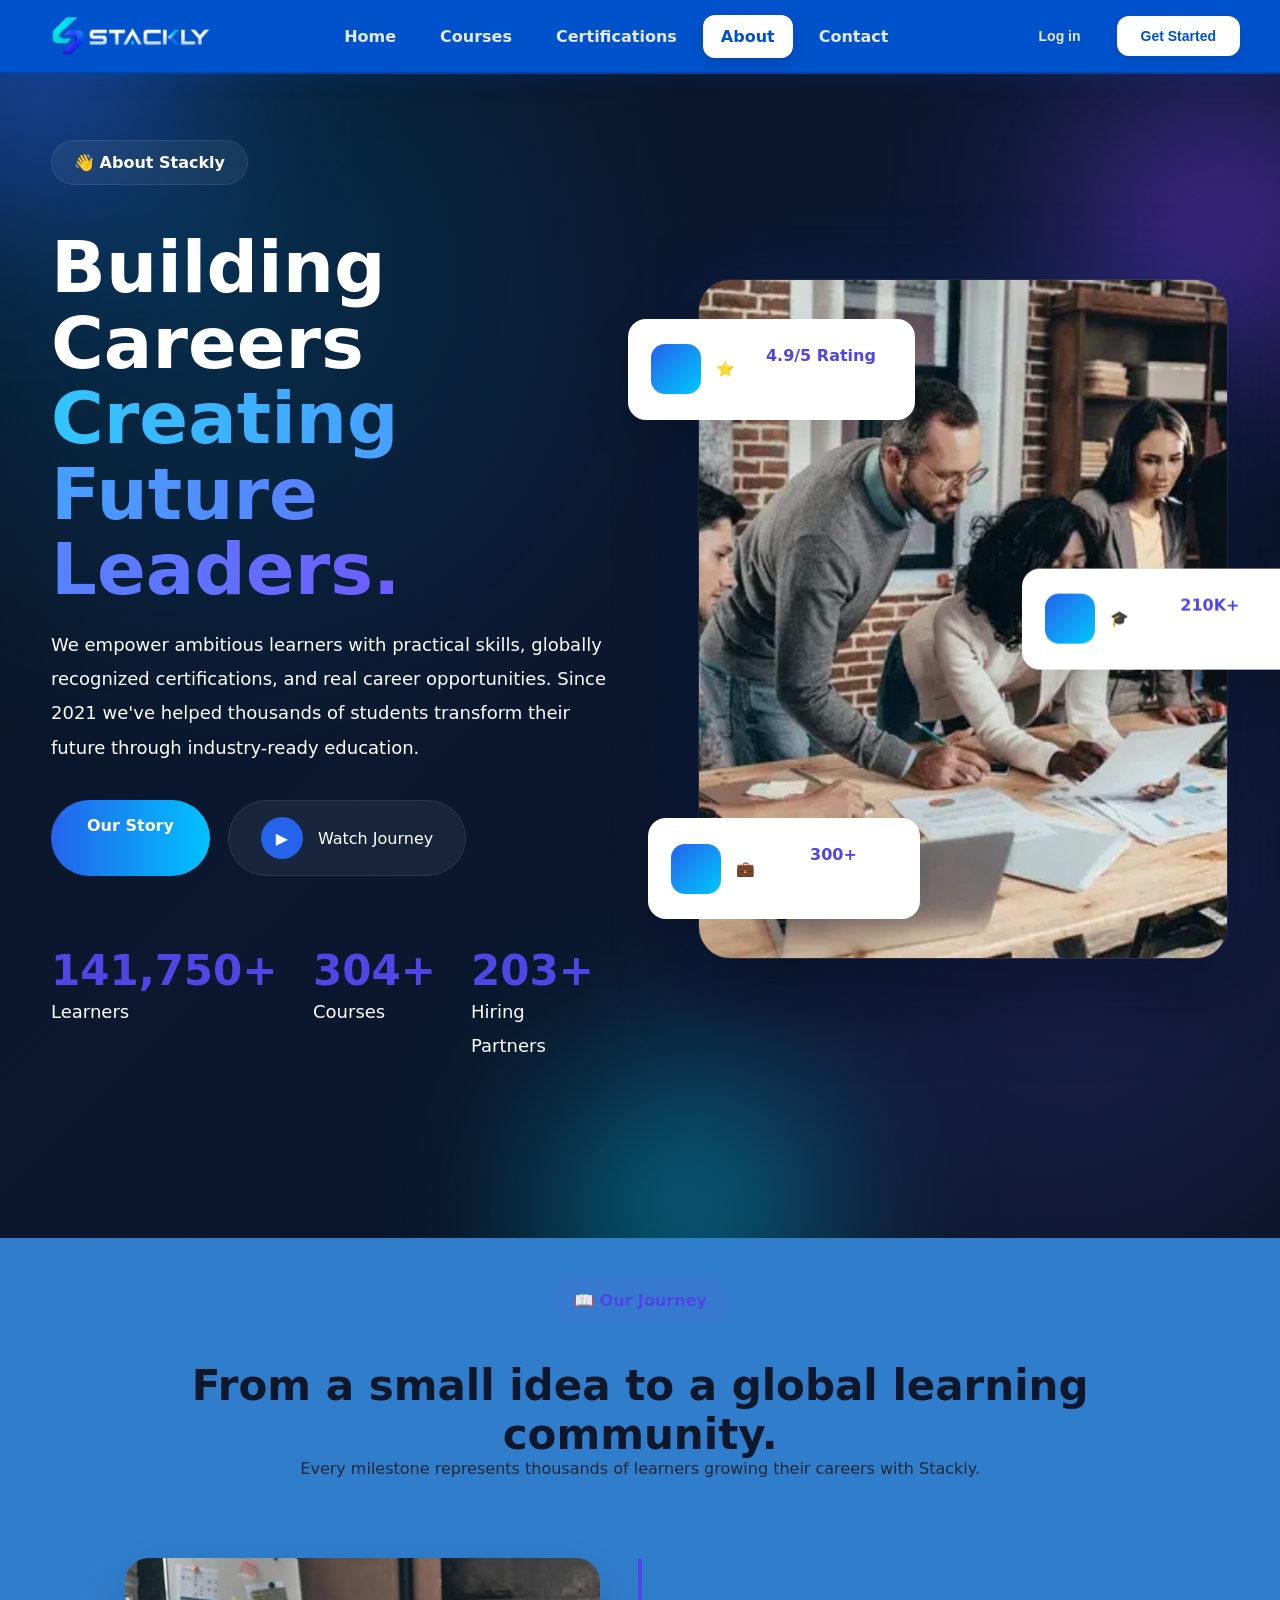
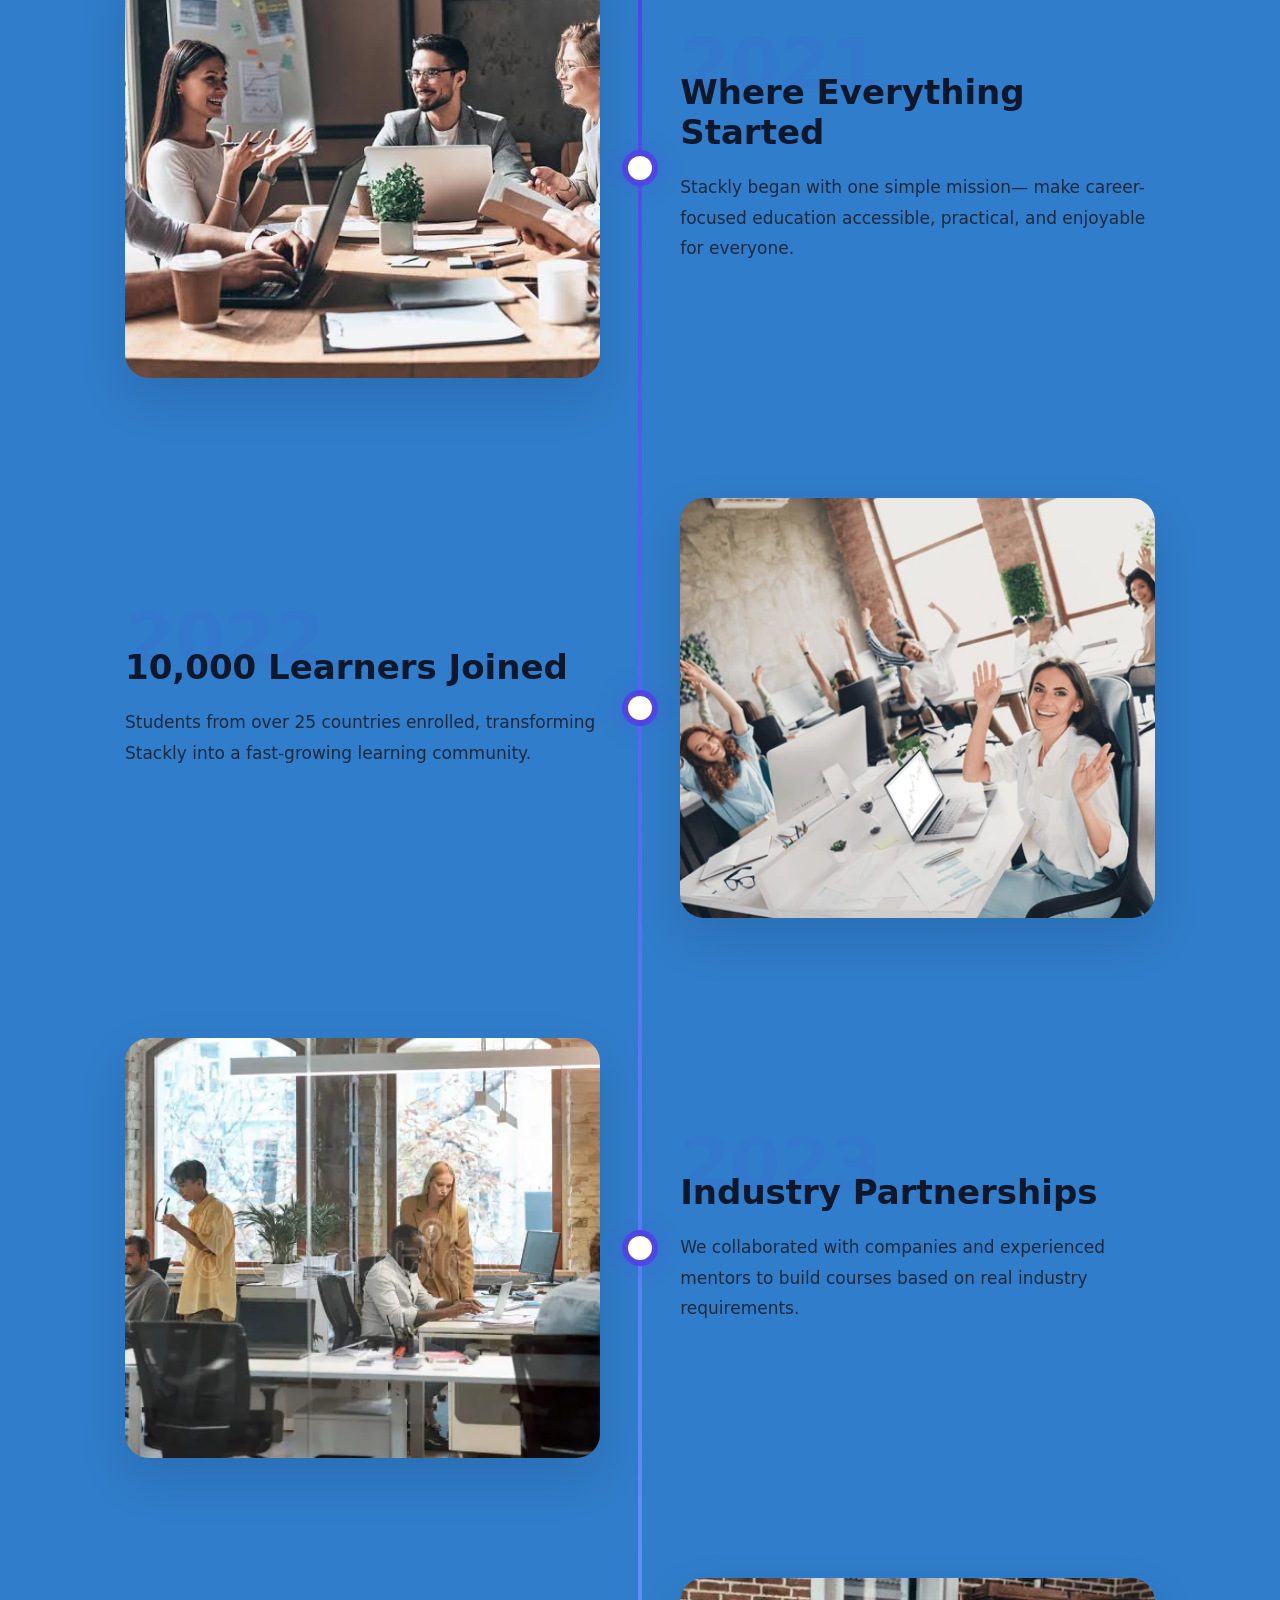
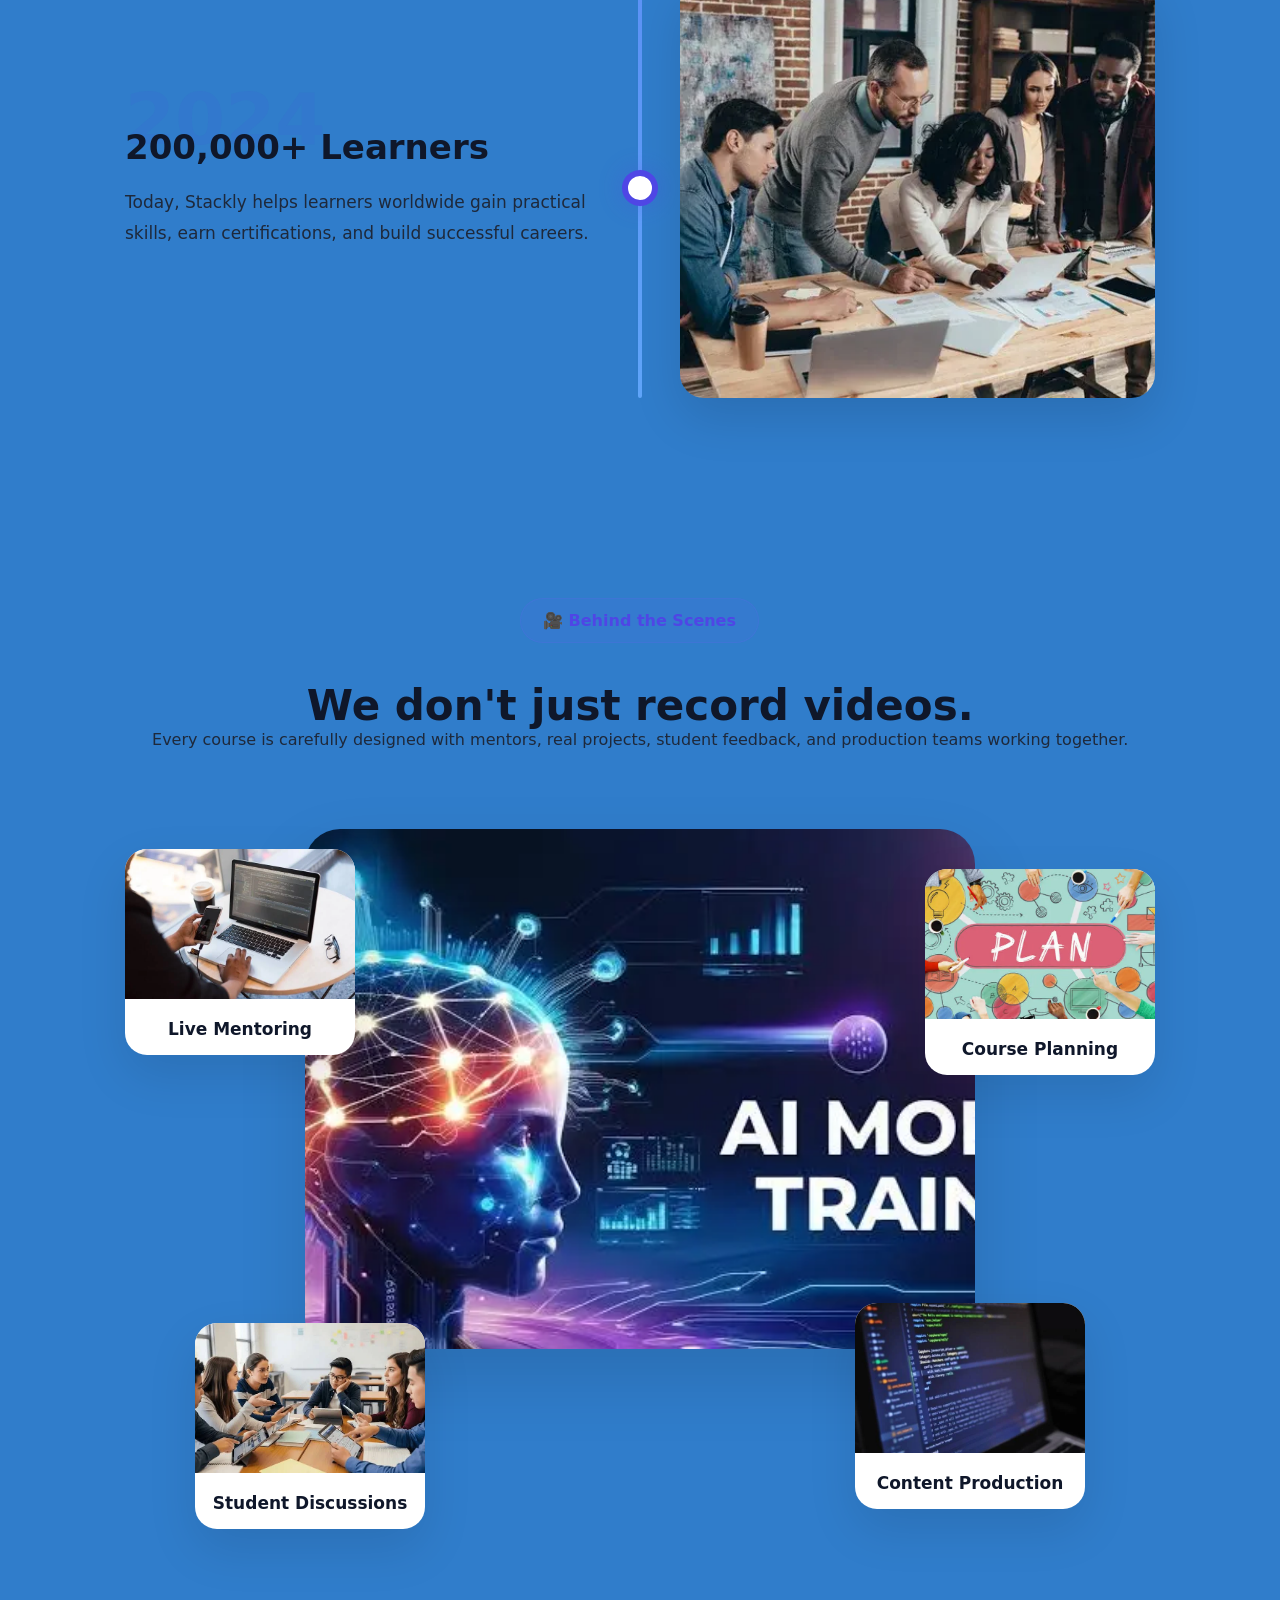
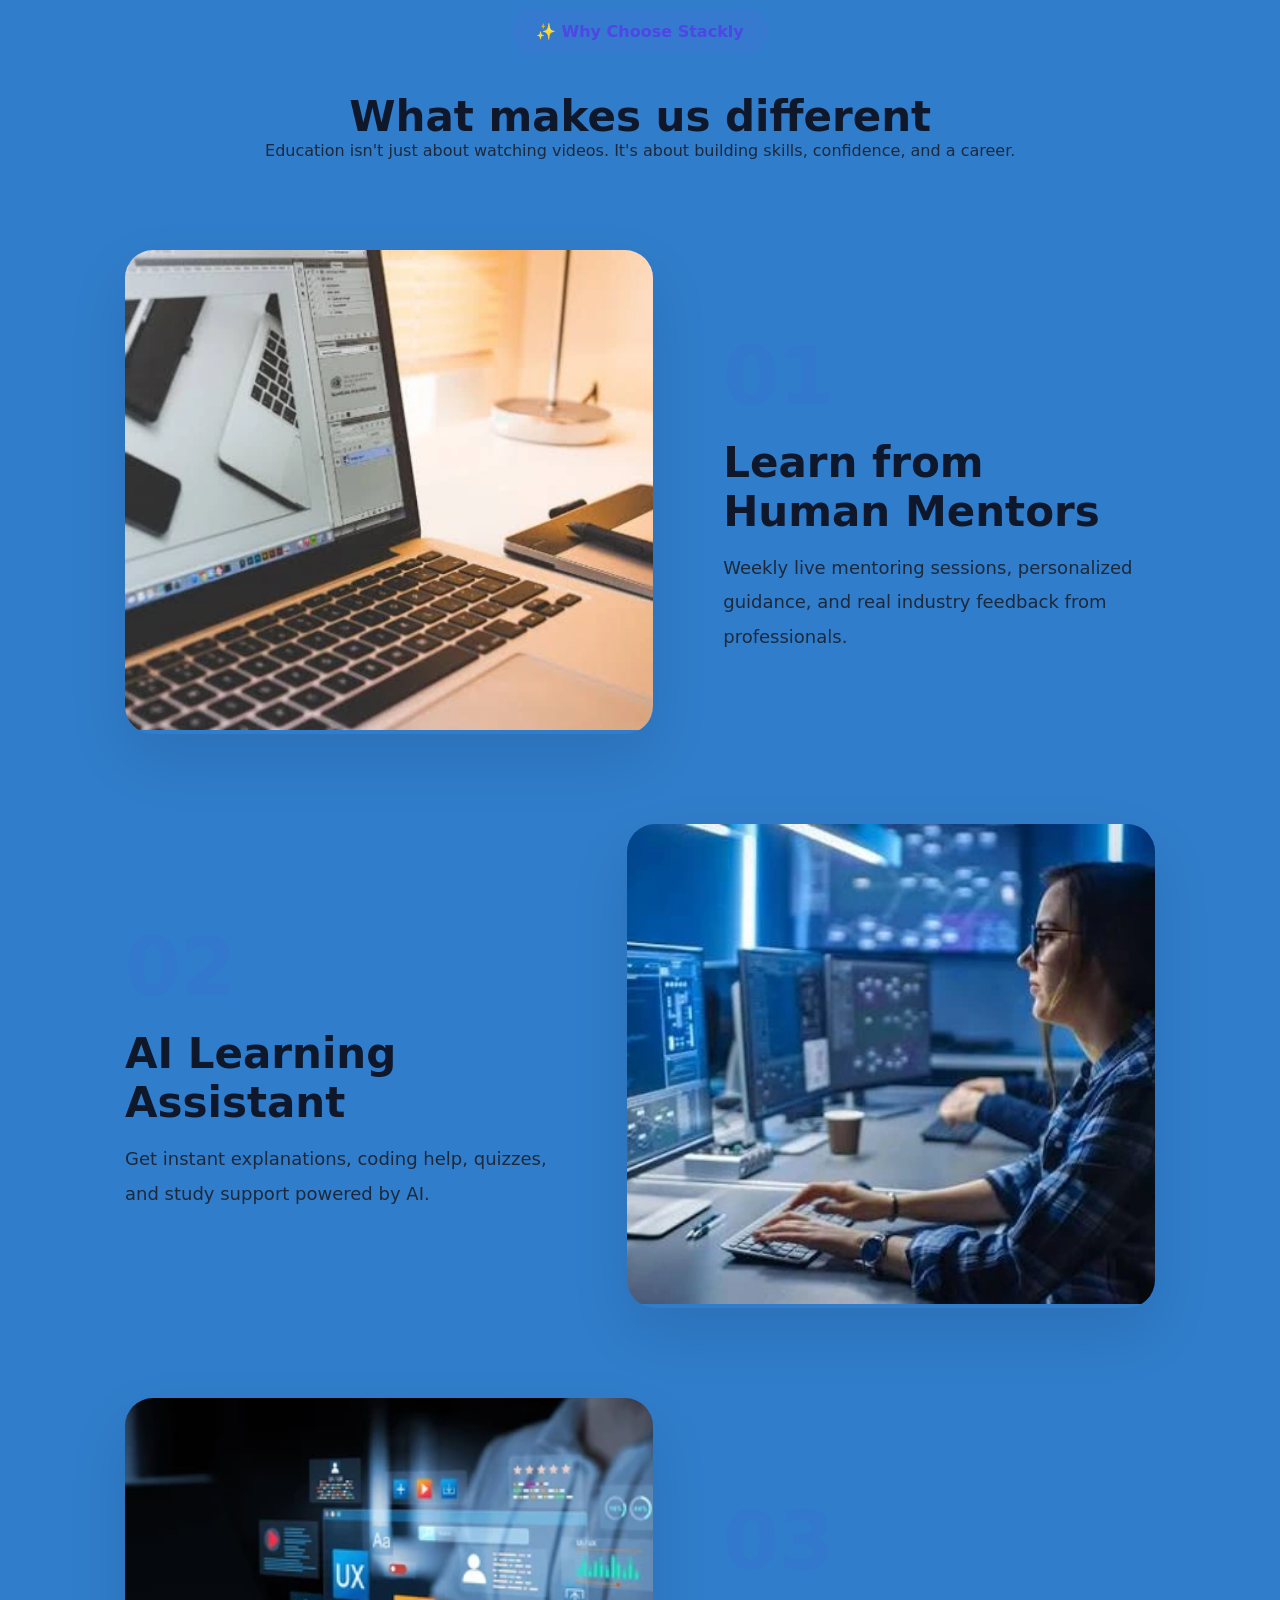
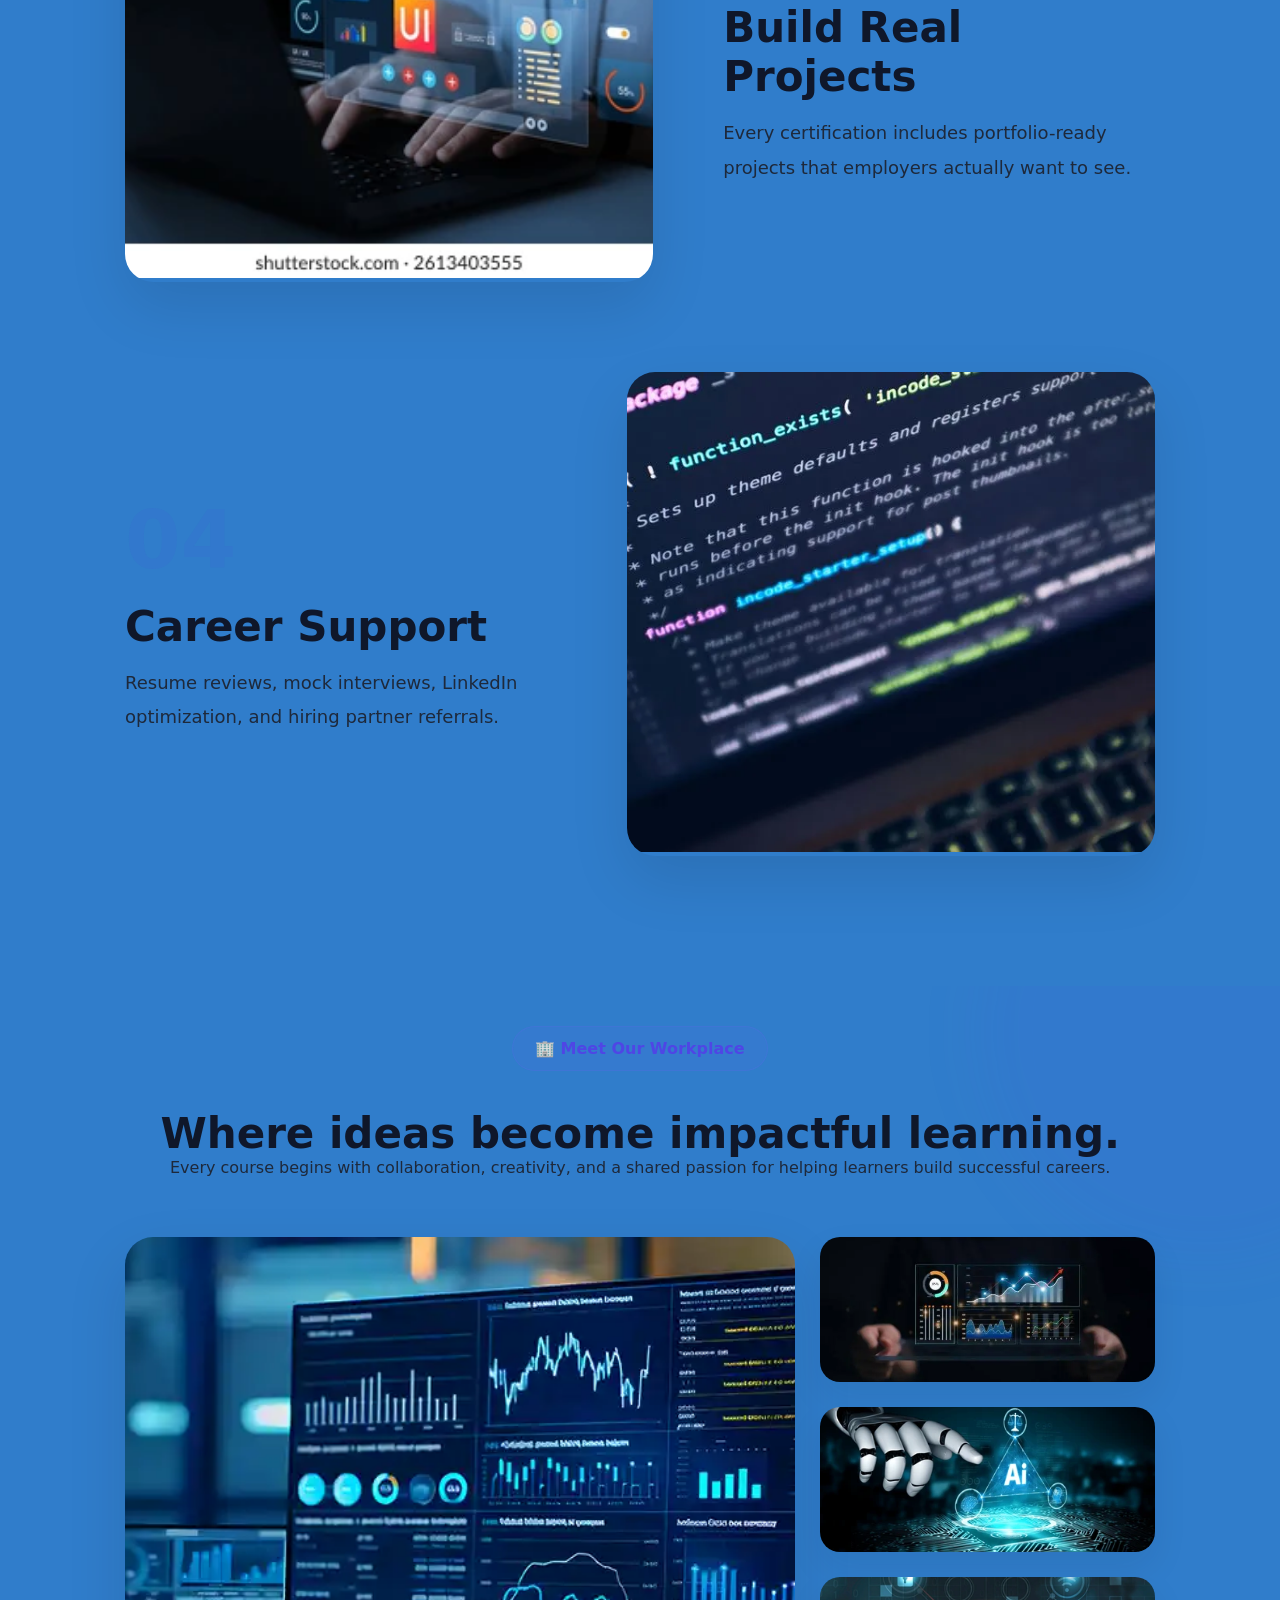
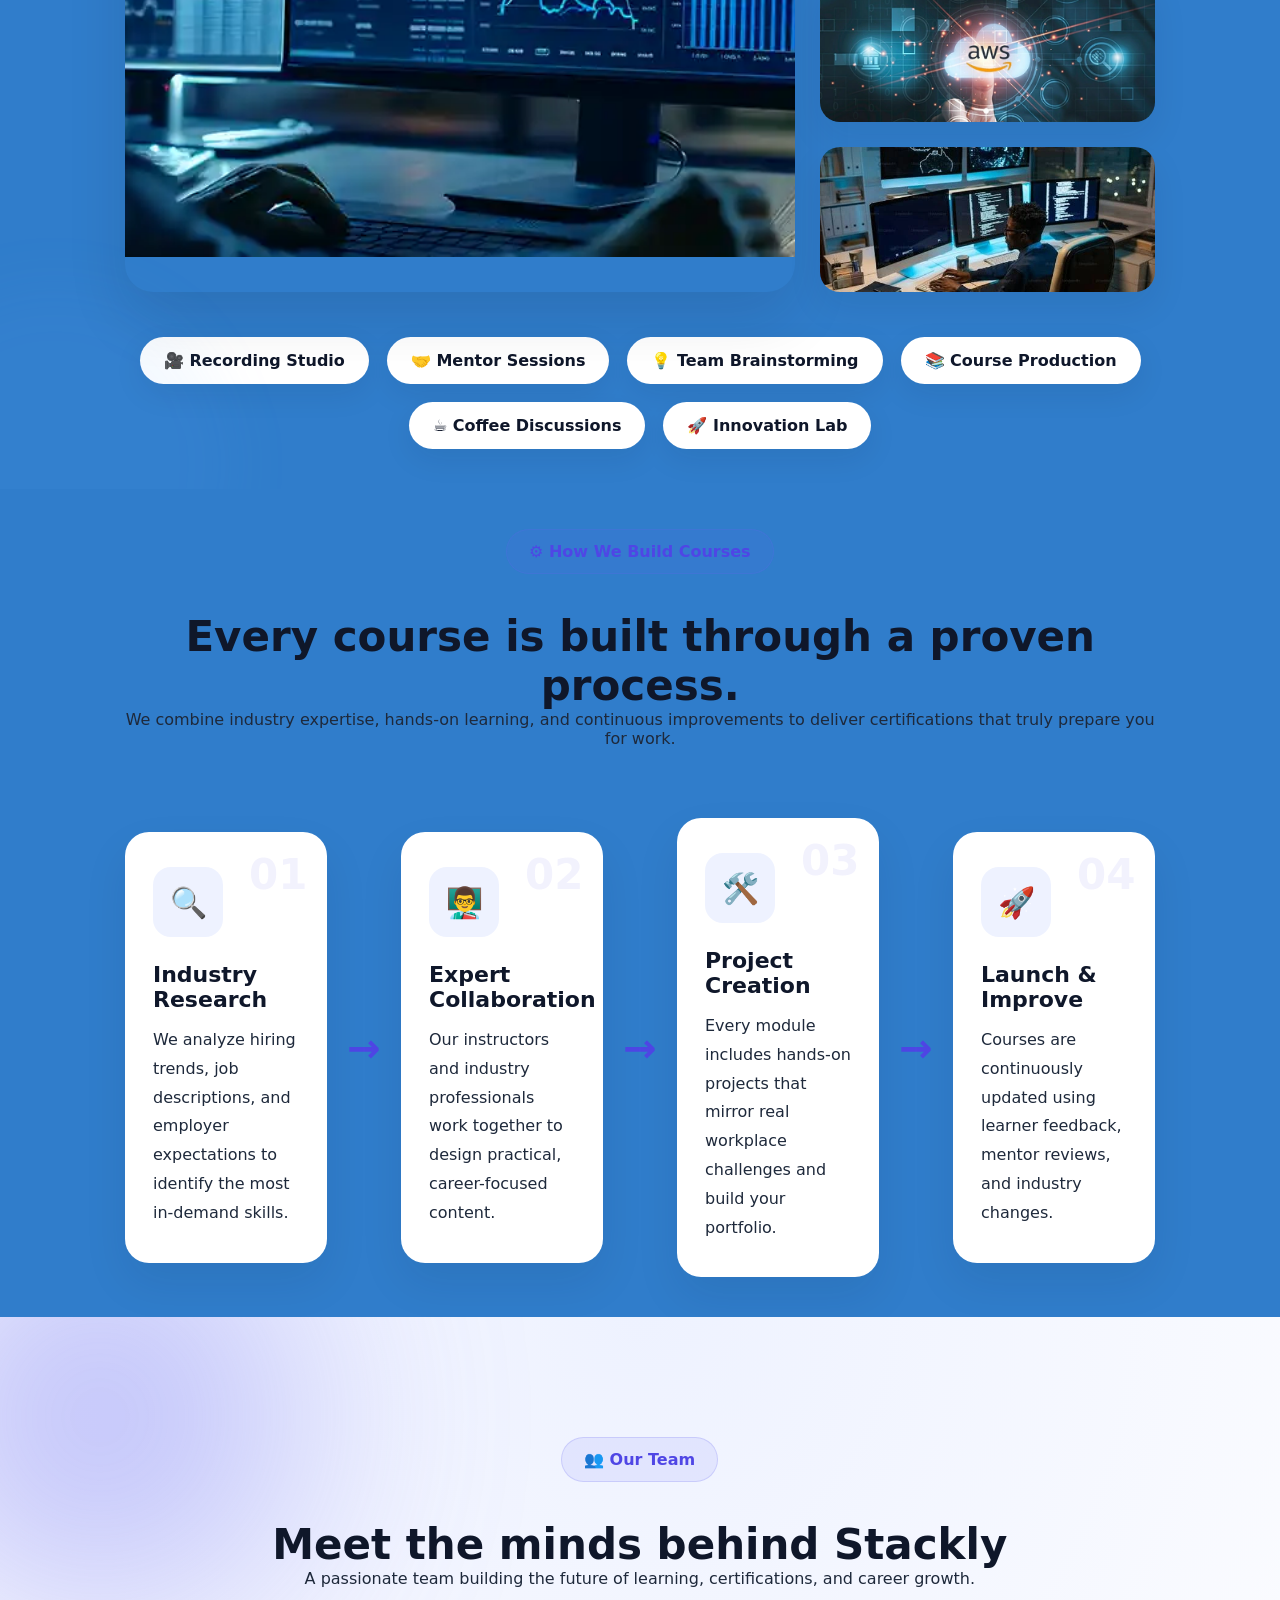
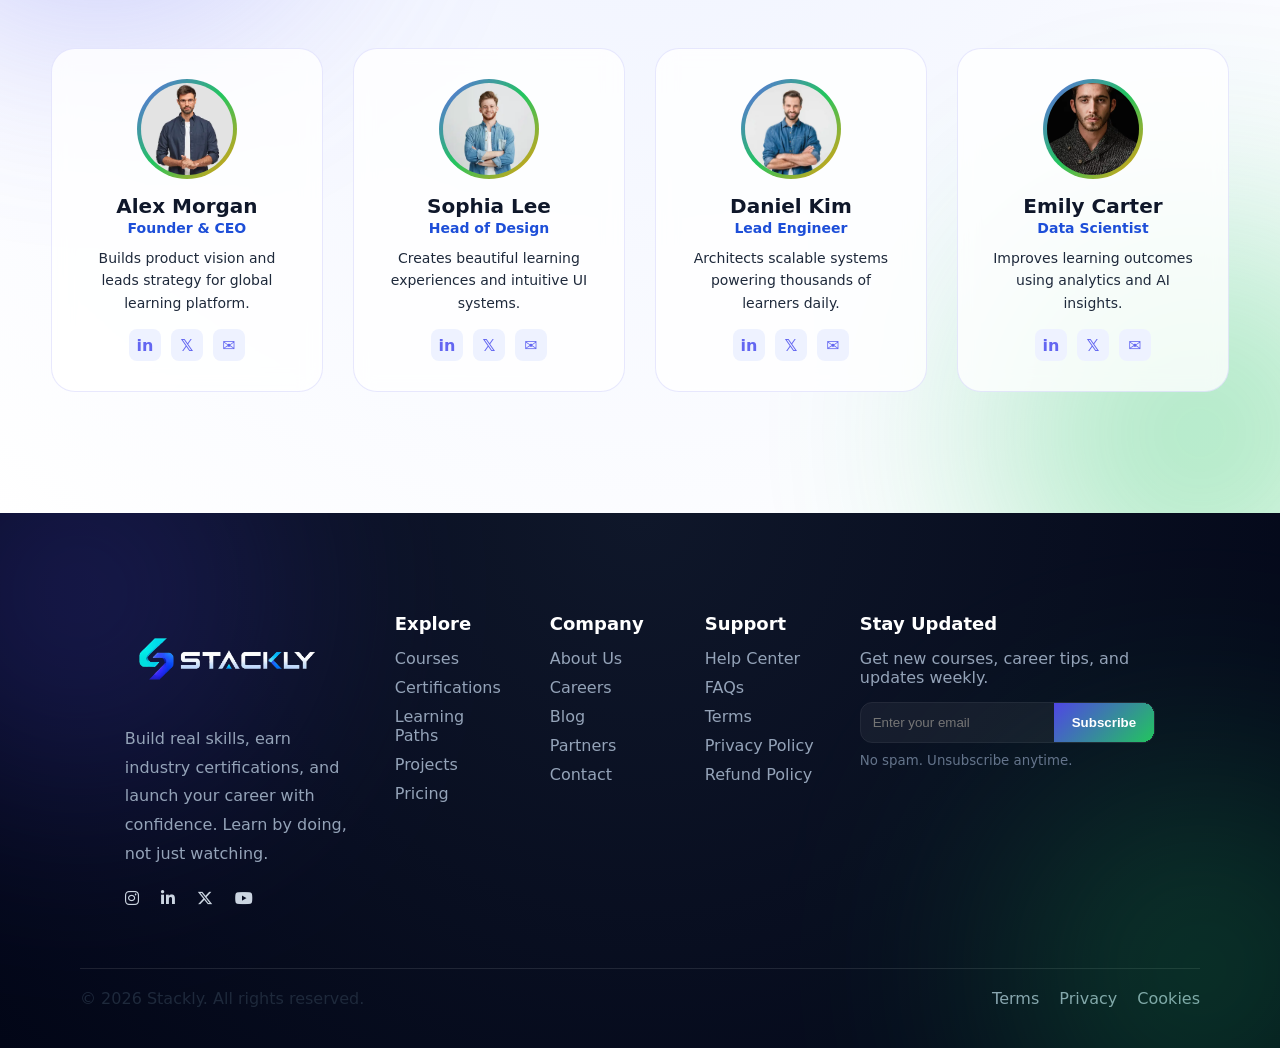
==== commit c465447e: "fixess3" ====
--- a/about.html
+++ b/about.html
@@ -49,6 +49,22 @@
                     Log In
                </button>
            </div>
+
+           <div class="nav-contact-box">
+                <h3 class="contact-heading">Get in Touch</h3>
+                <div class="contact-item">
+                    <span class="item-label">Phone</span>
+                    <span class="item-value">📞 +91 9582465109</span>
+                </div>
+                <div class="contact-item">
+                    <span class="item-label">Email</span>
+                    <span class="item-value">✉️ support@Stackly.com</span>
+                </div>
+                <div class="contact-item">
+                    <span class="item-label">Location</span>
+                    <span class="item-value">📍 salem</span>
+                </div>
+            </div>
         </nav>
 
         <div class="nav-cta">
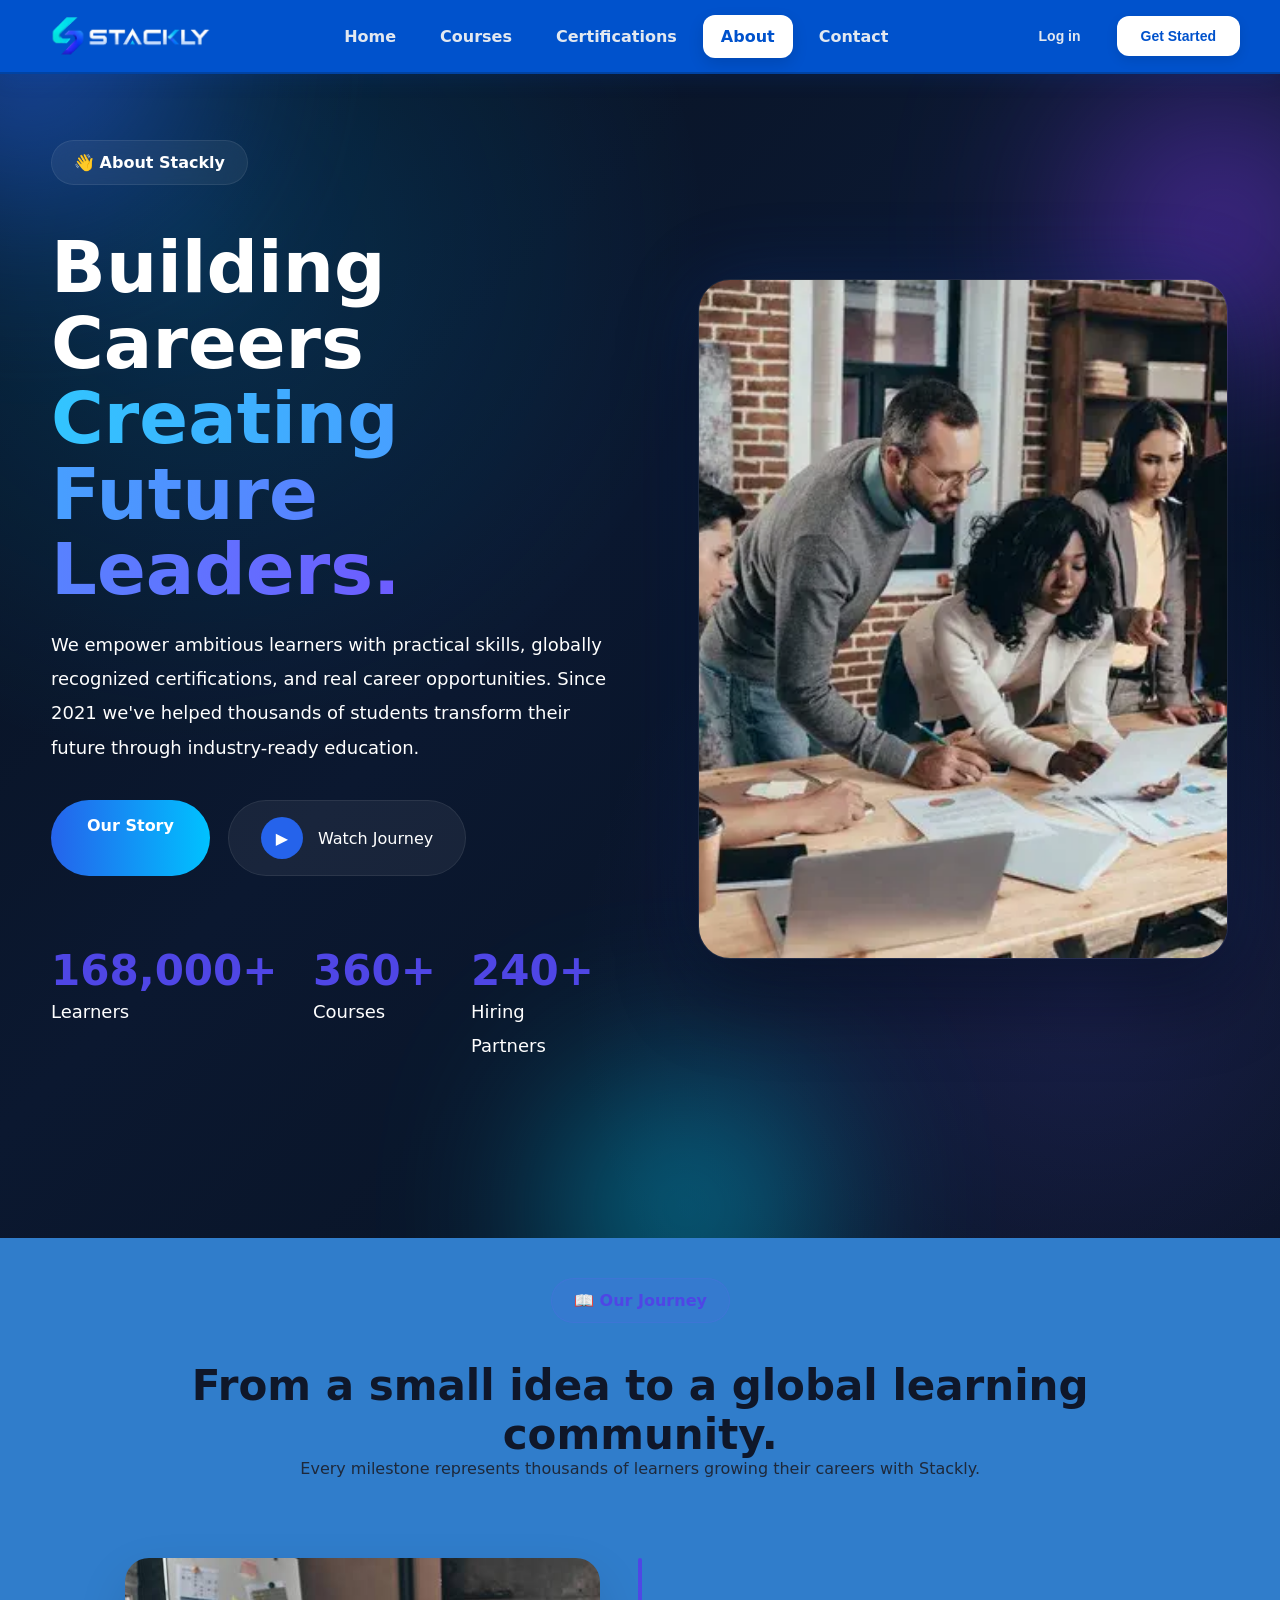
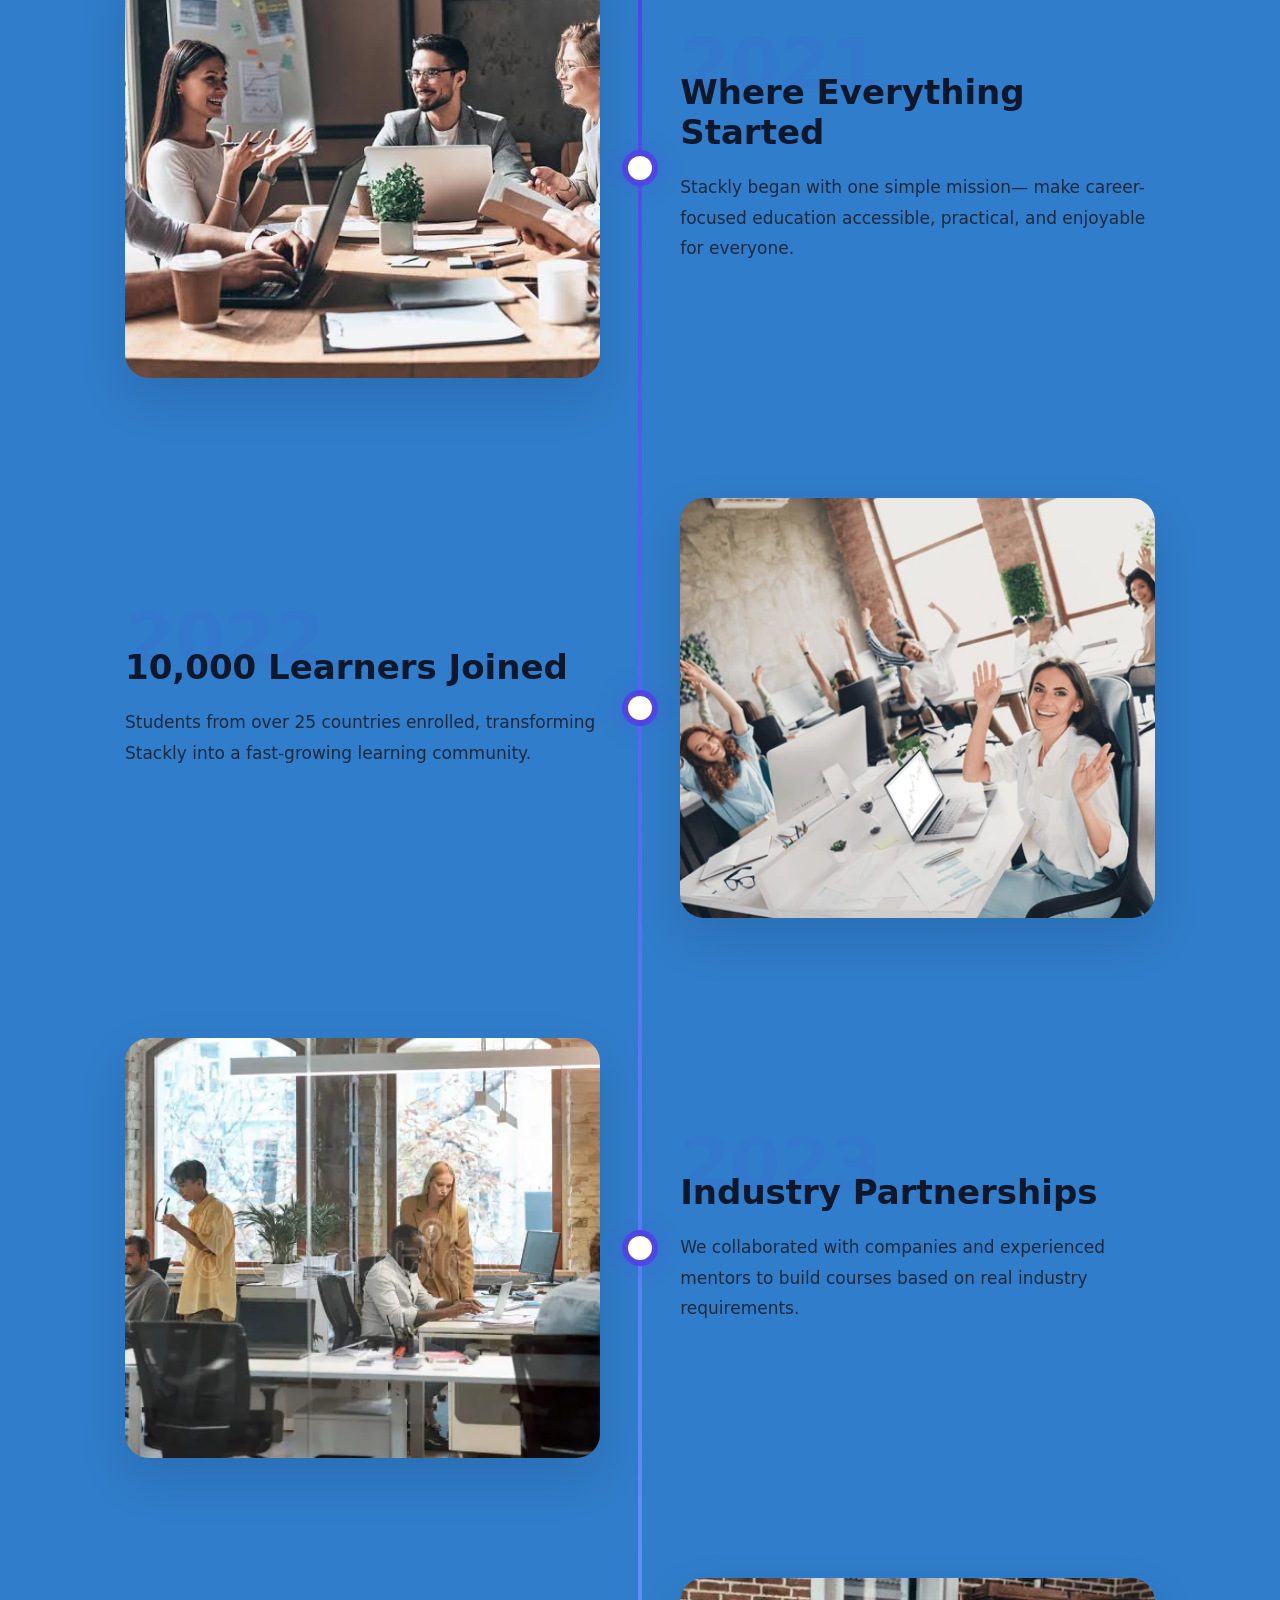
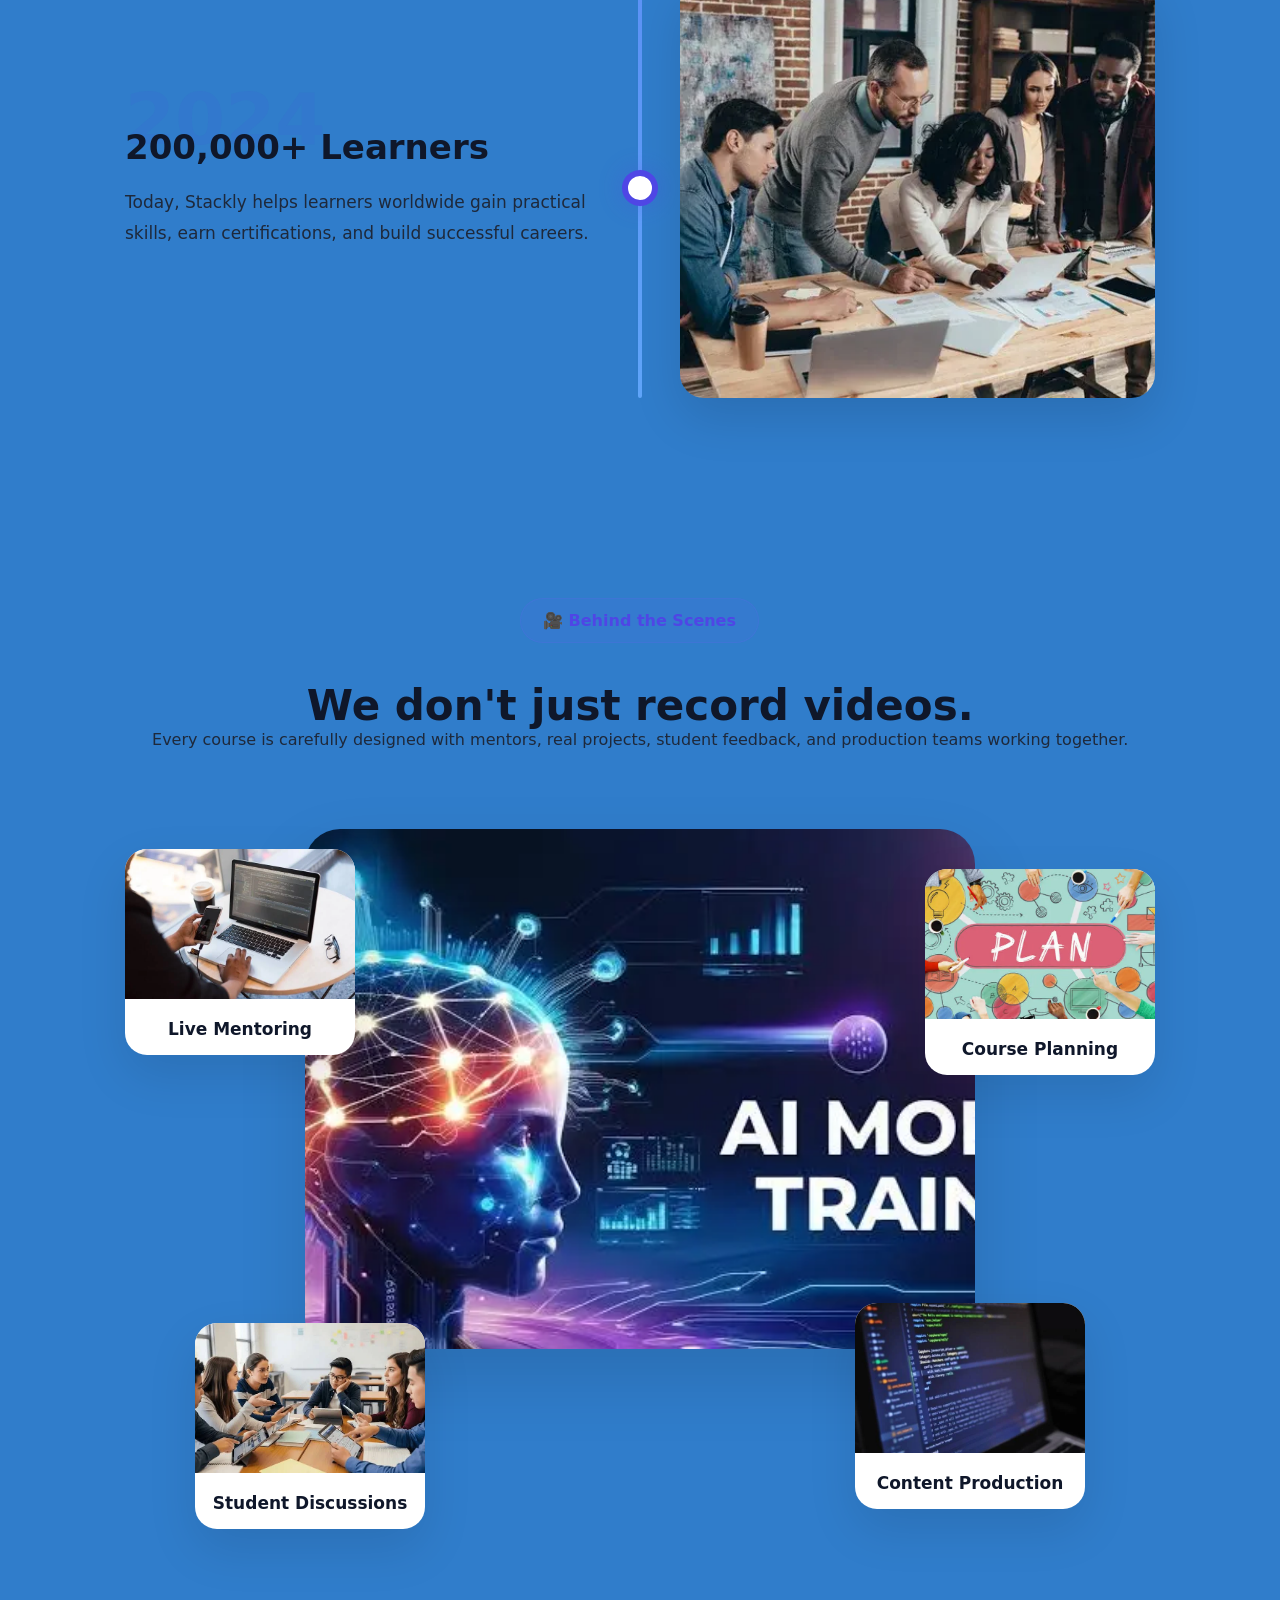
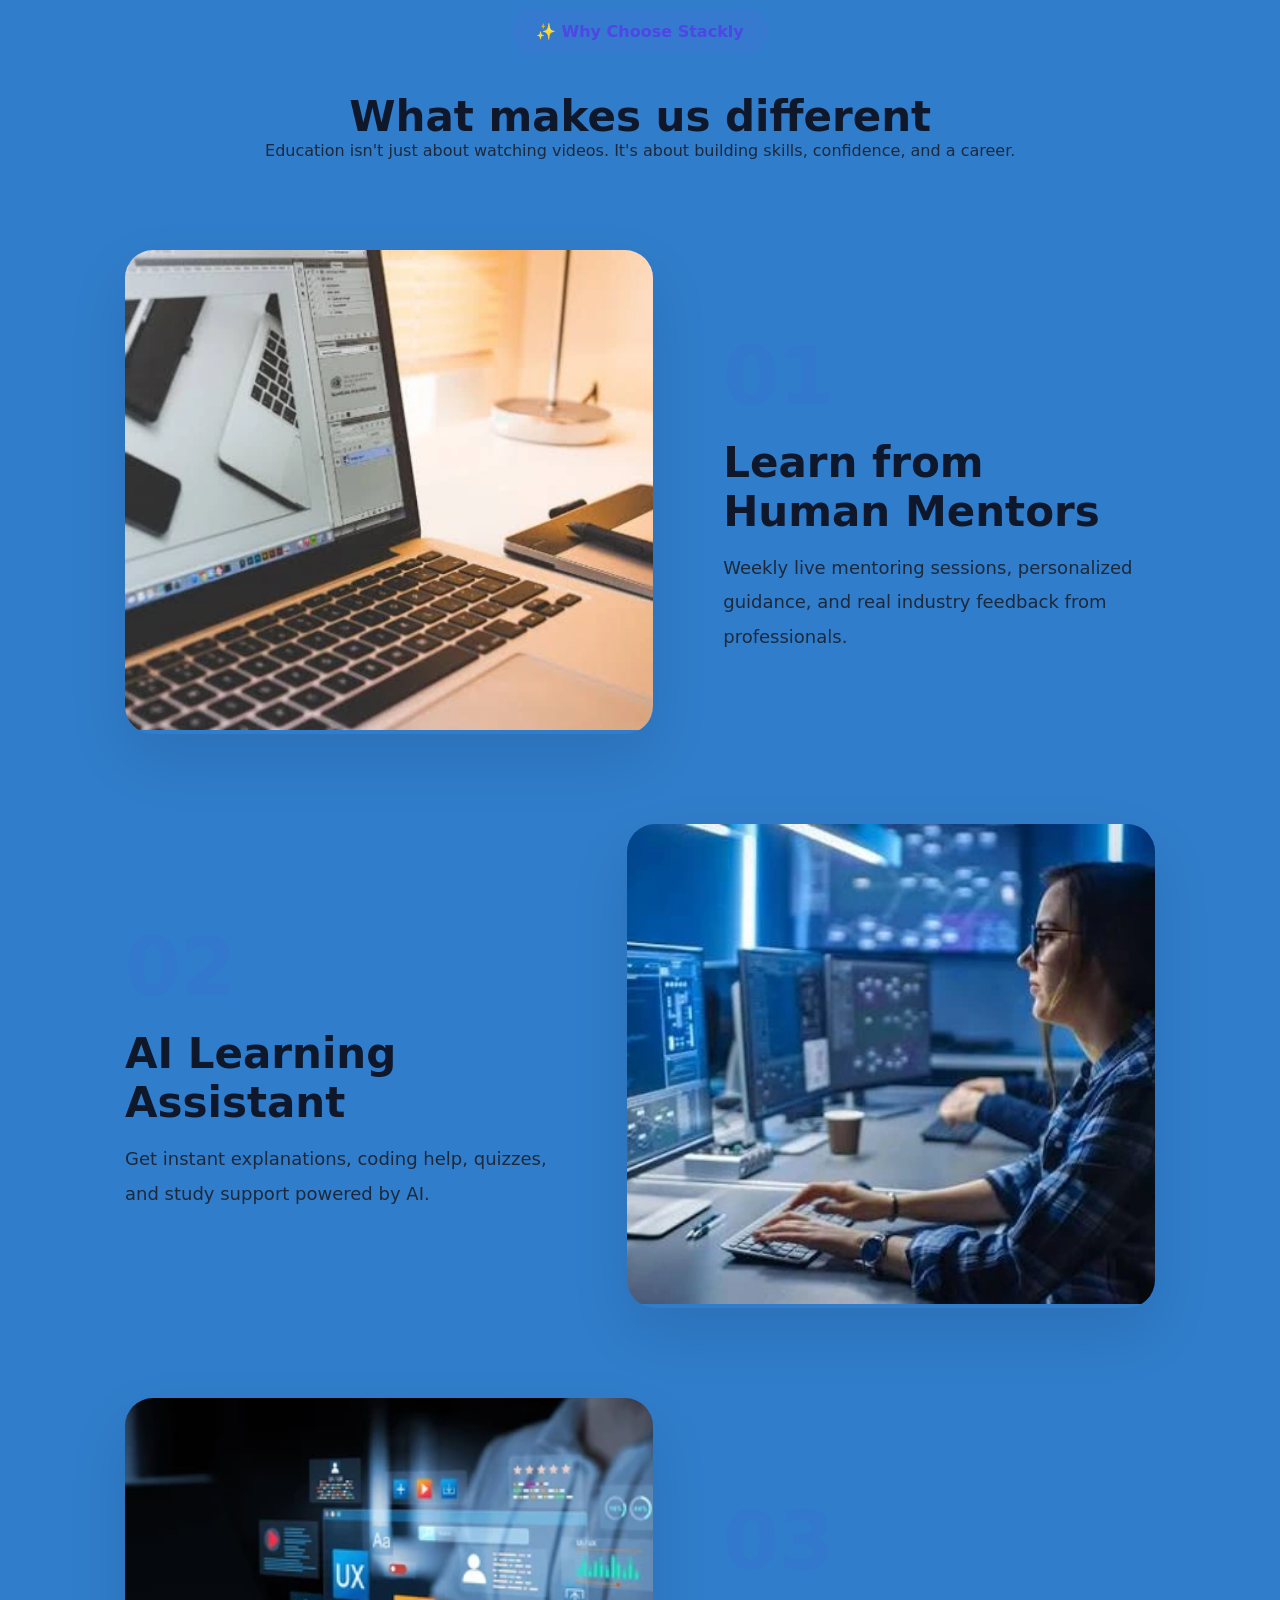
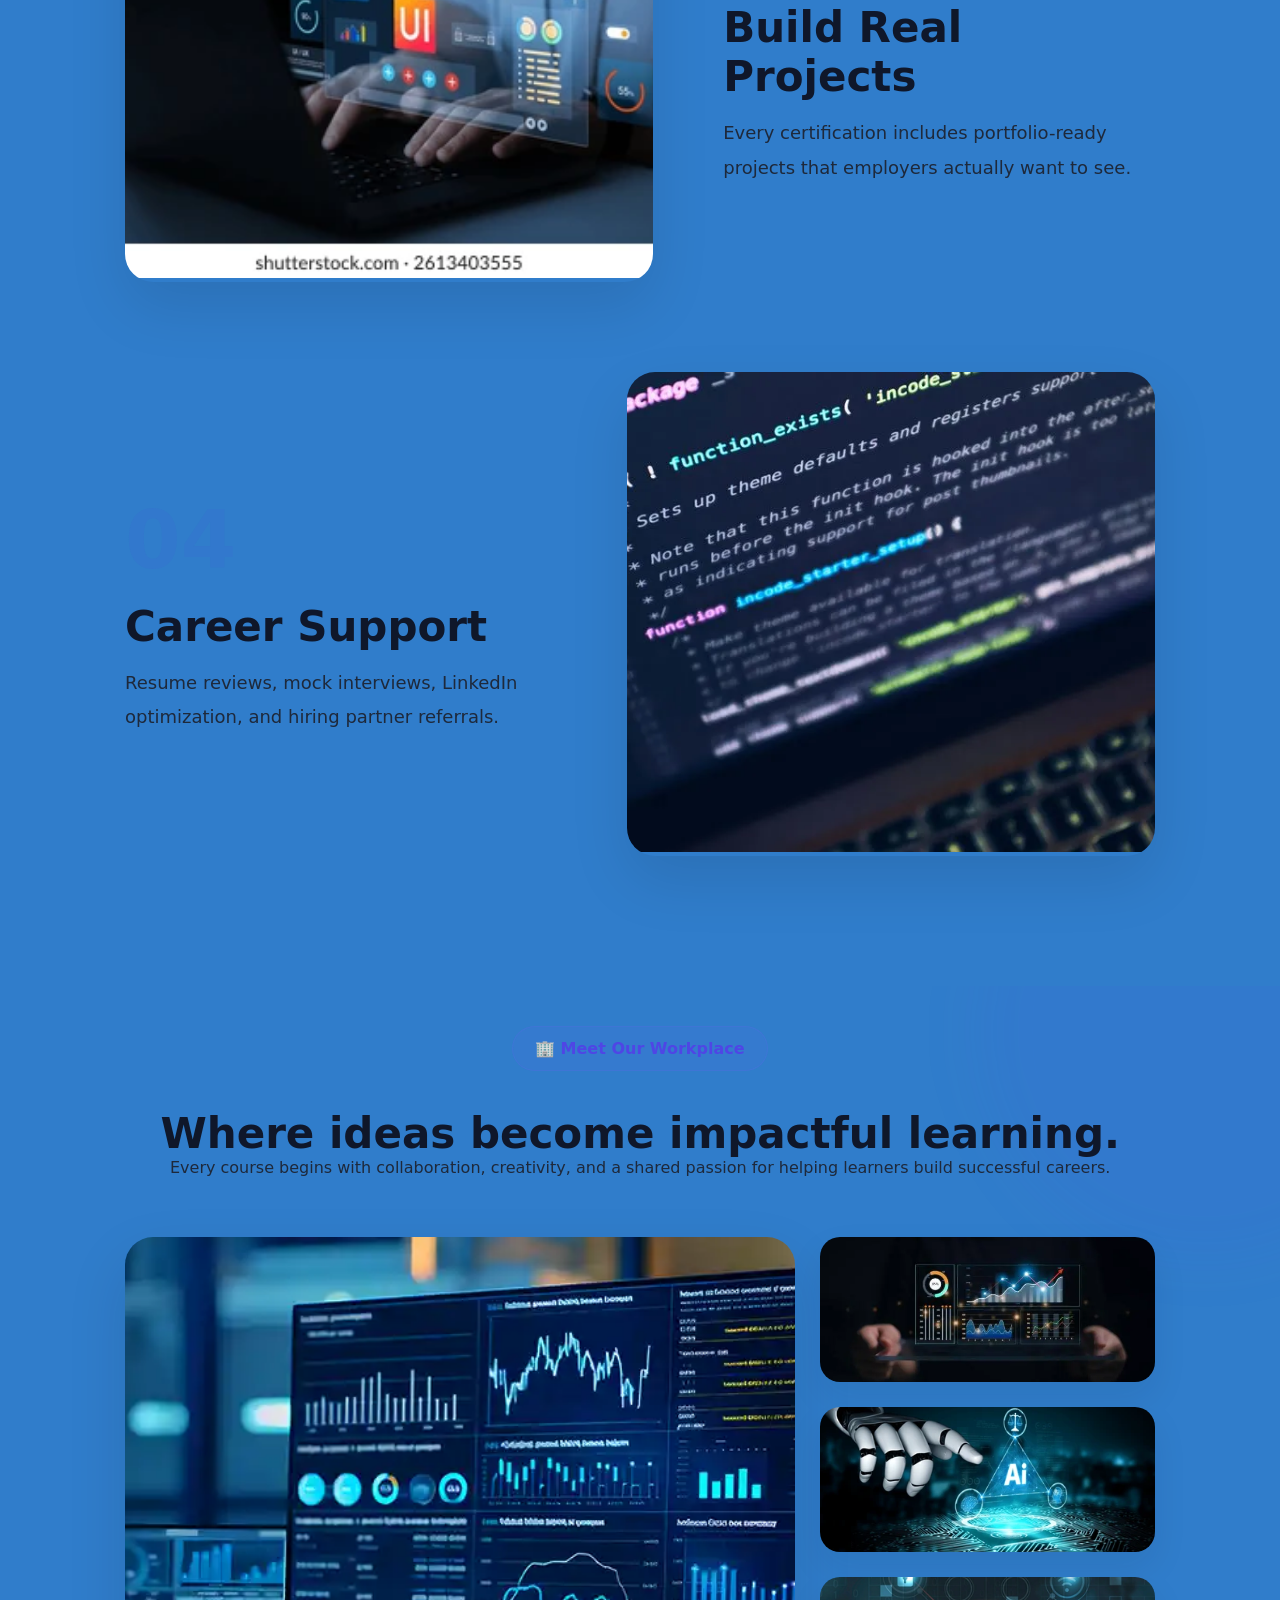
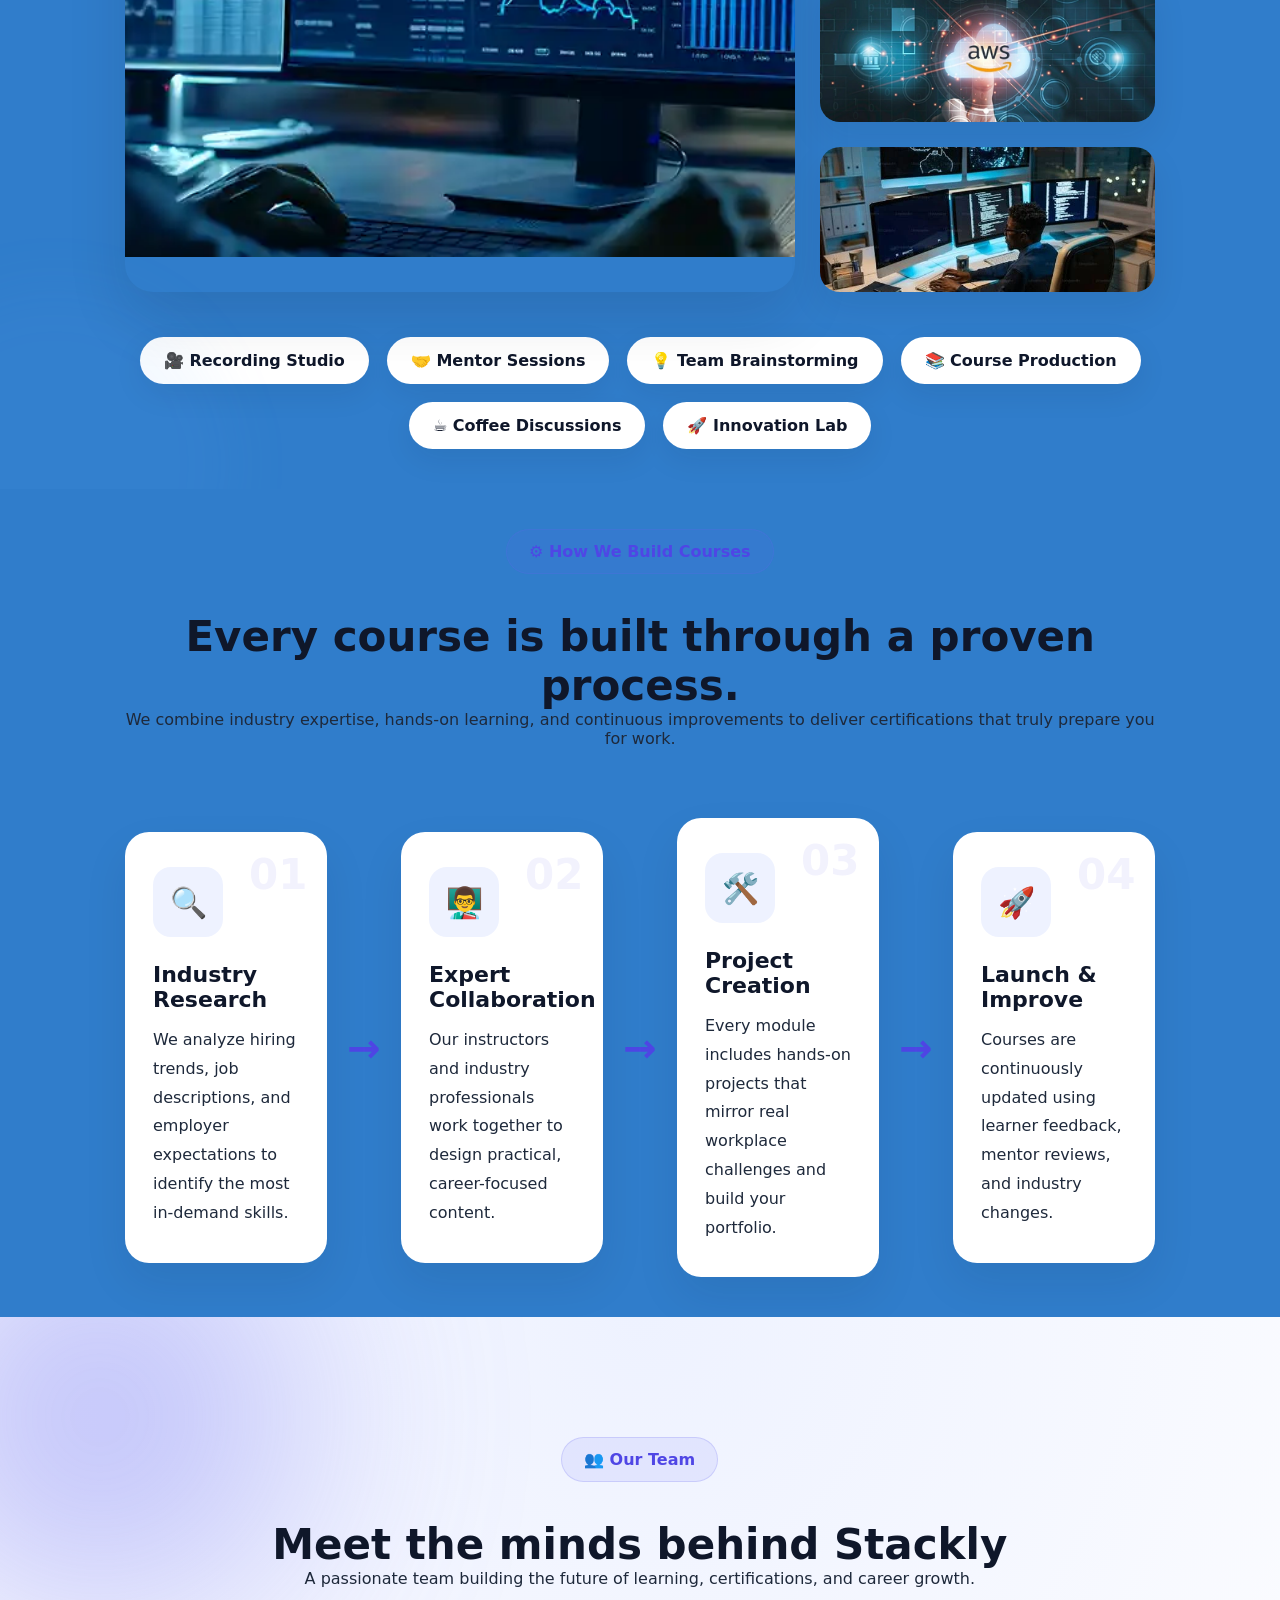
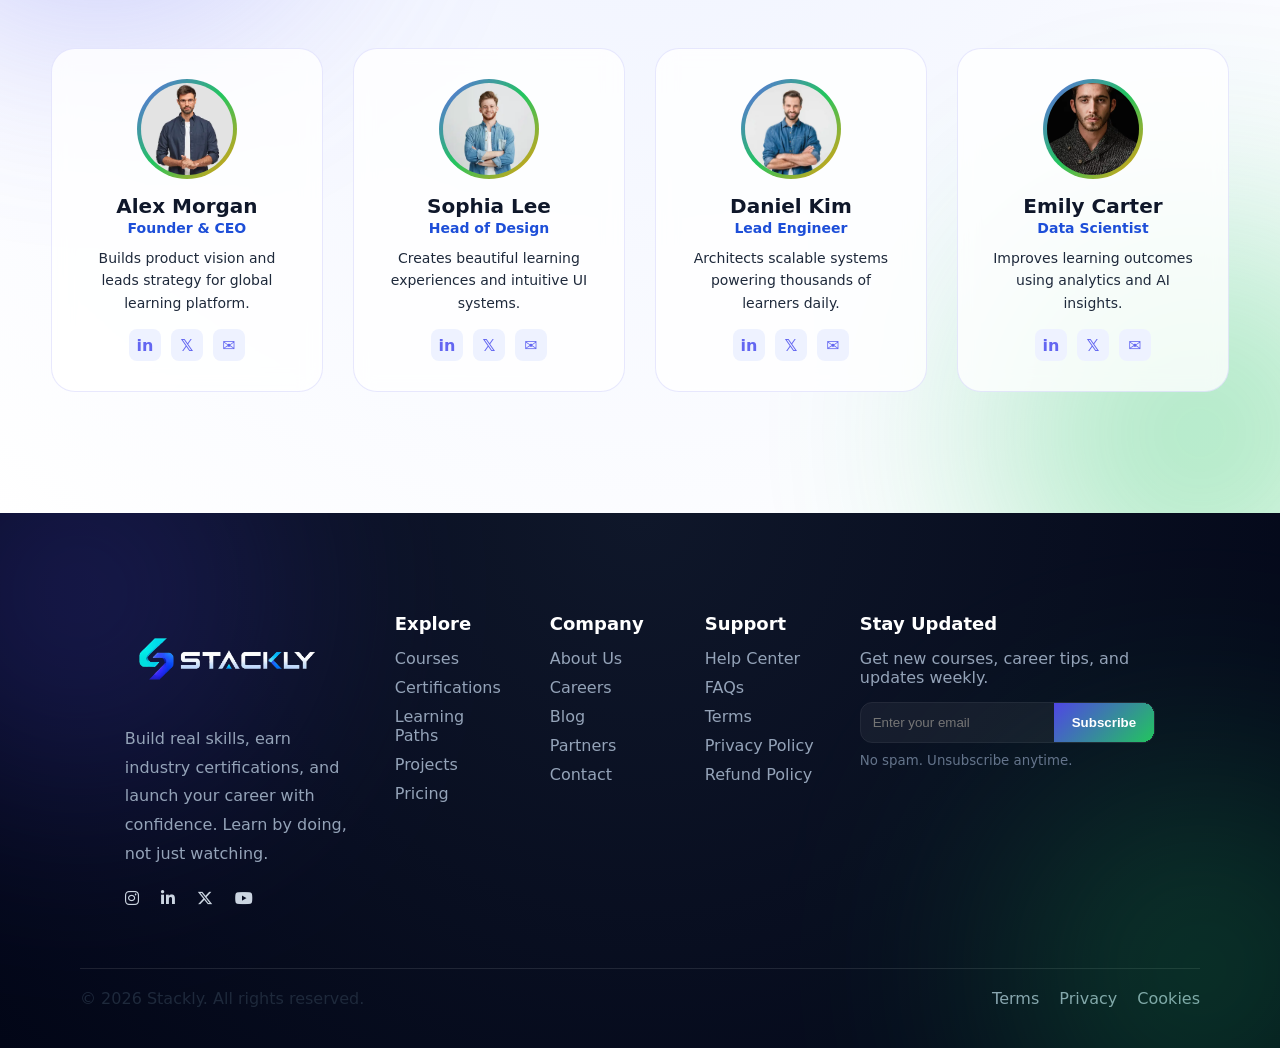
==== commit 289da519: "..." ====
--- a/about.html
+++ b/about.html
@@ -194,7 +194,7 @@
 
             <!-- Floating Card -->
 
-            <div class="floating-card card-one">
+            <!-- <div class="floating-card card-one">
 
                 ⭐
 
@@ -234,7 +234,7 @@
 
                 </div>
 
-            </div>
+            </div> -->
 
         </div>
 
